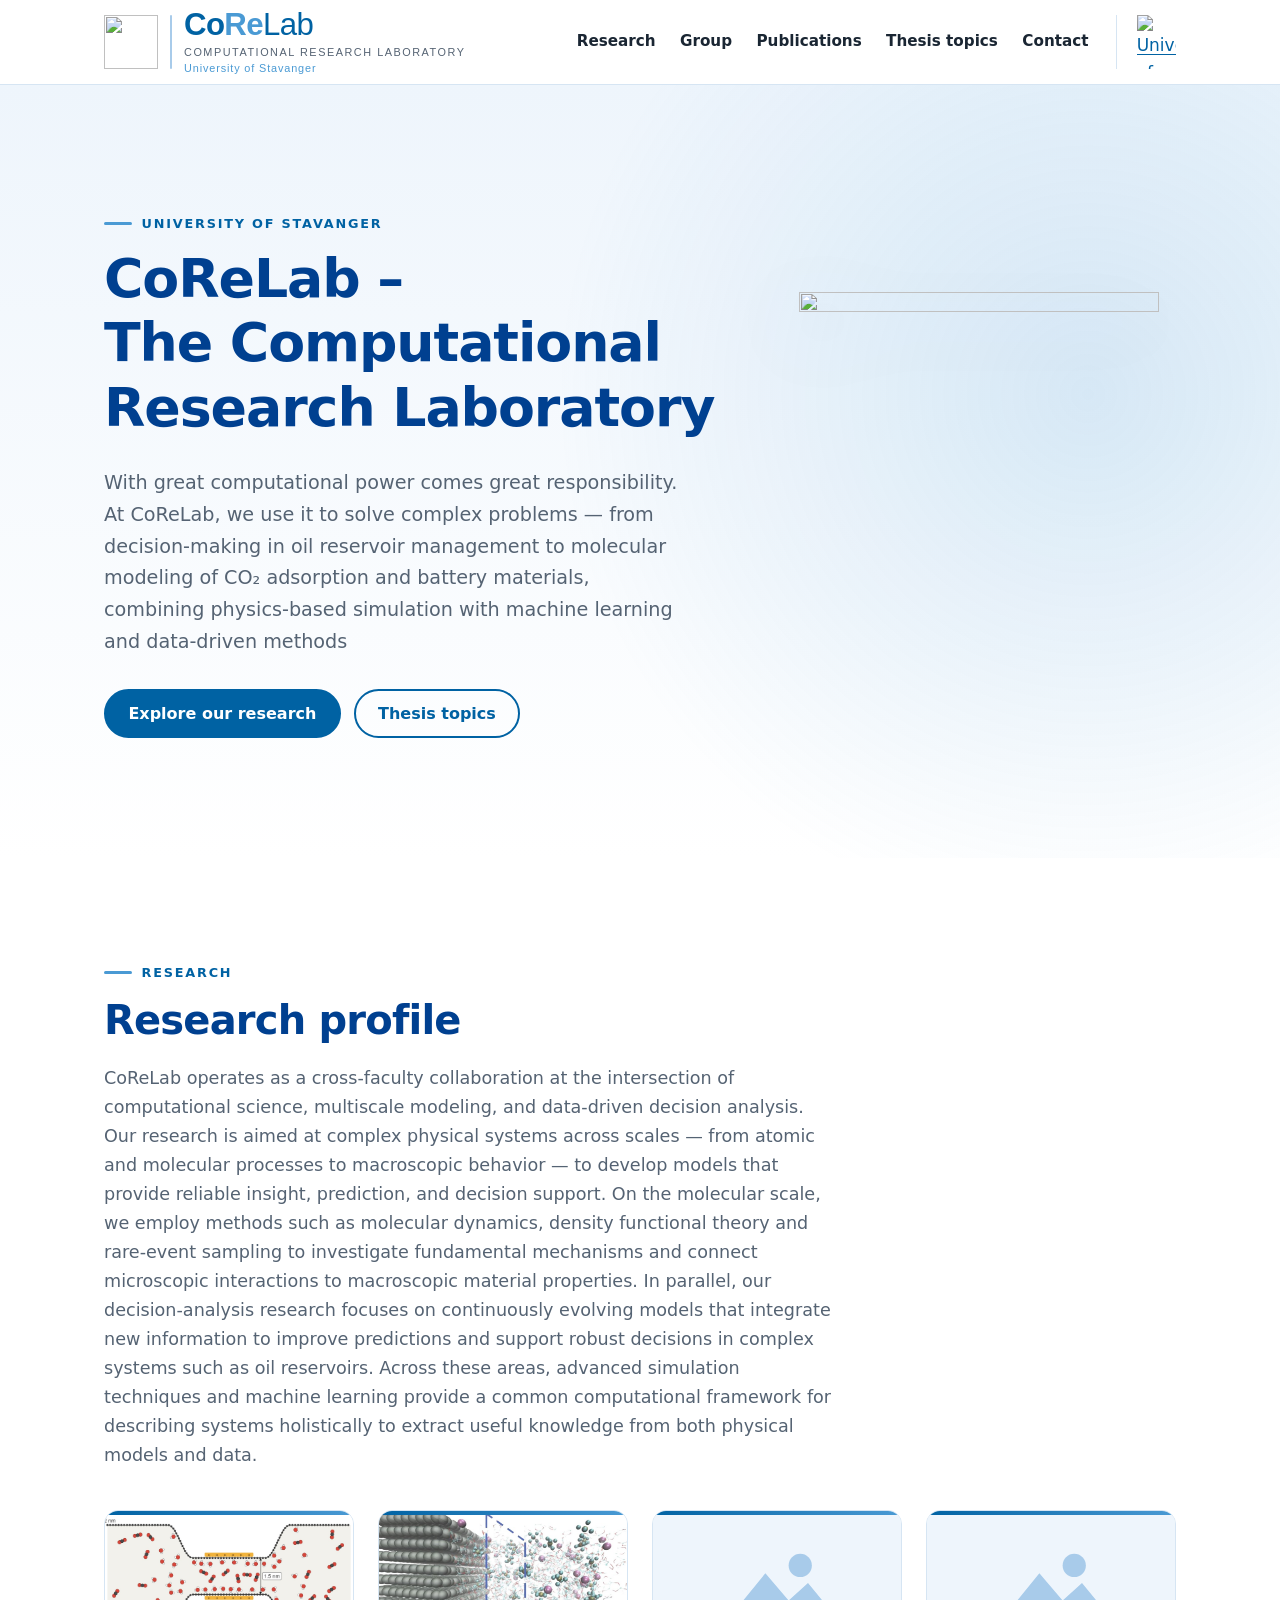
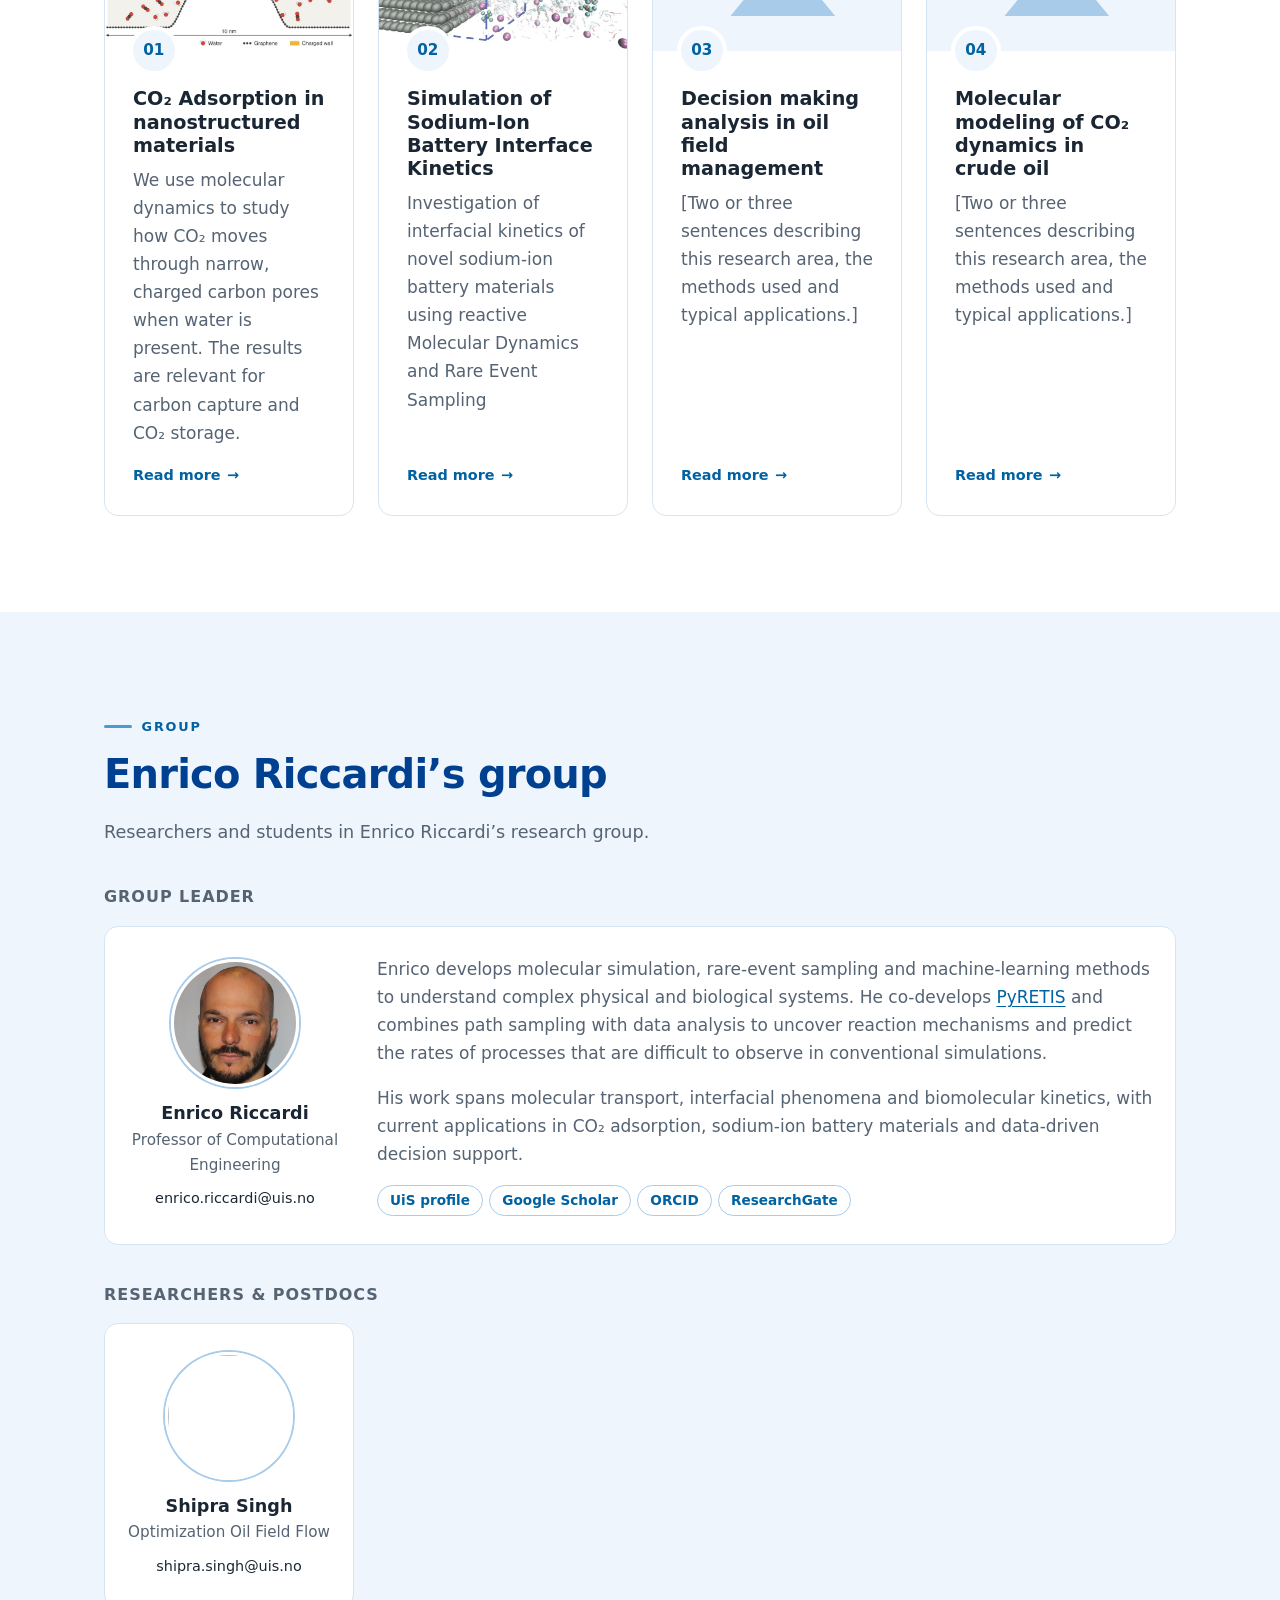
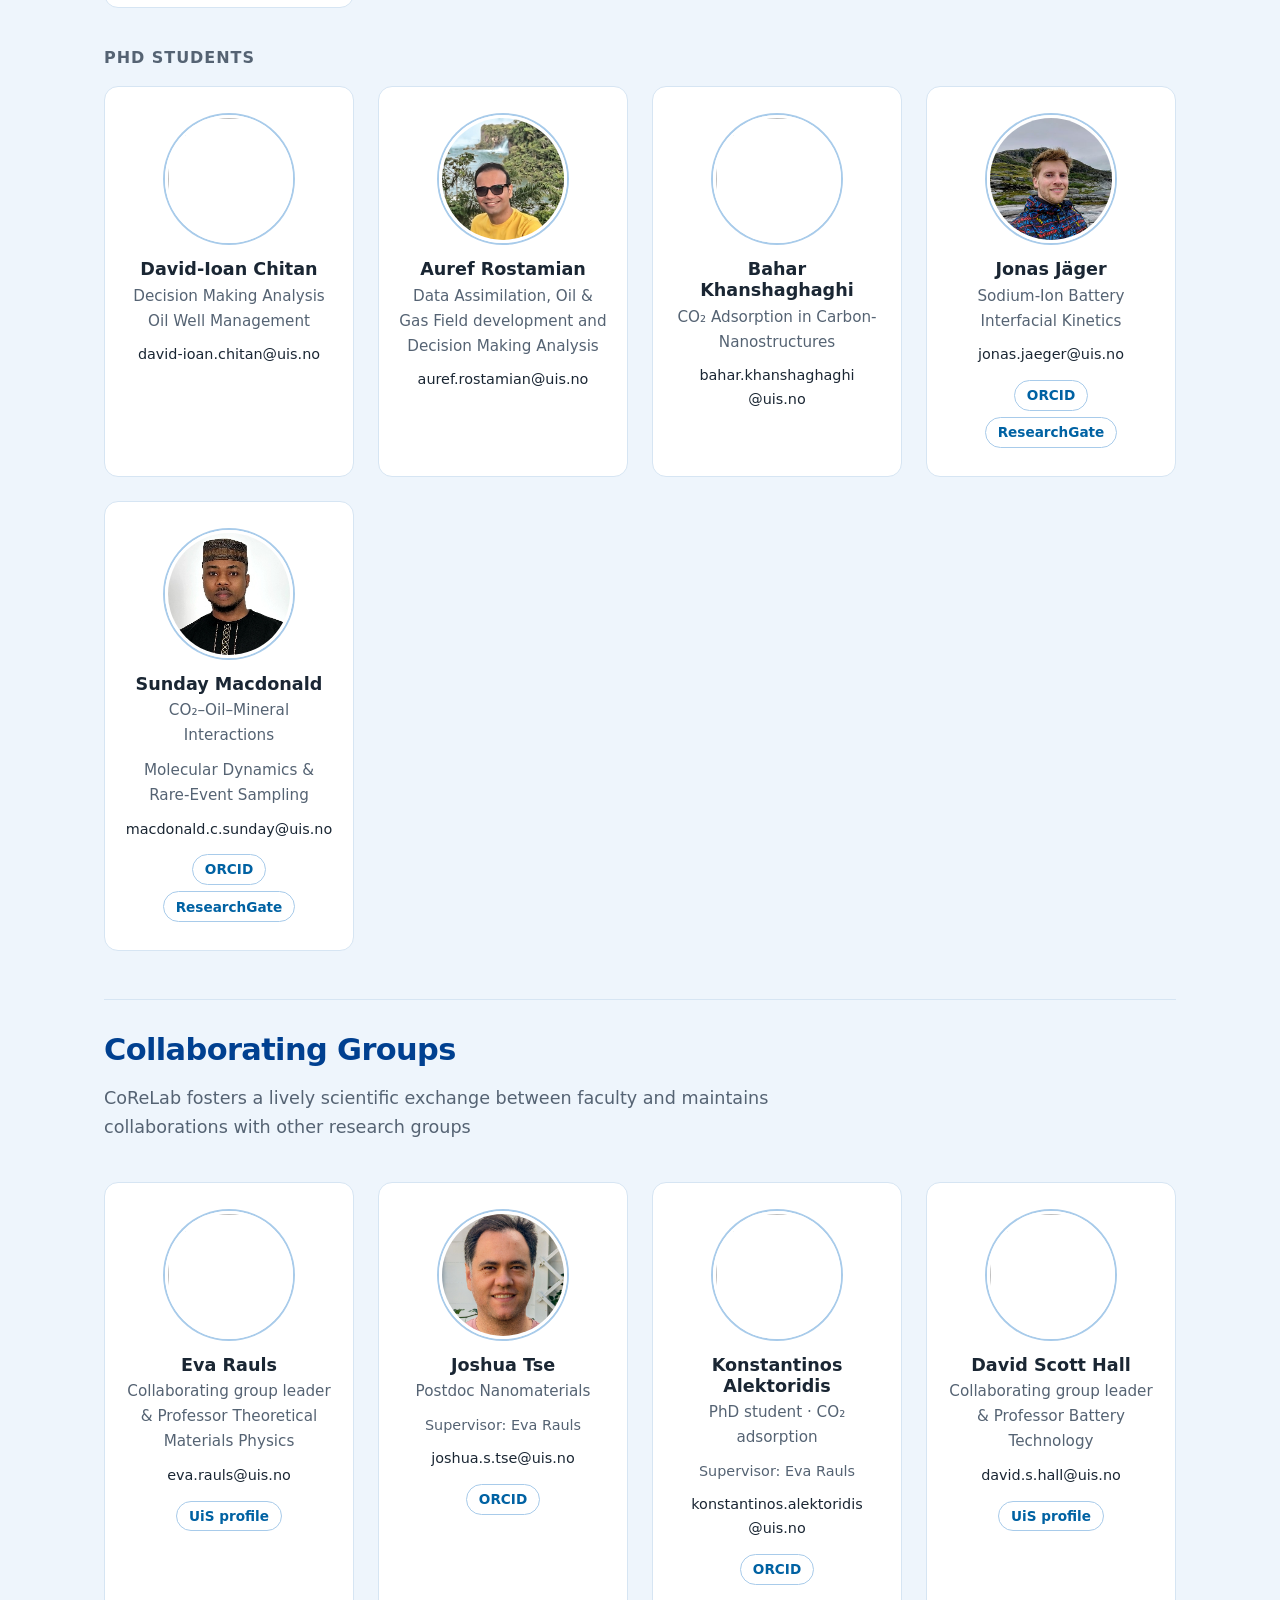
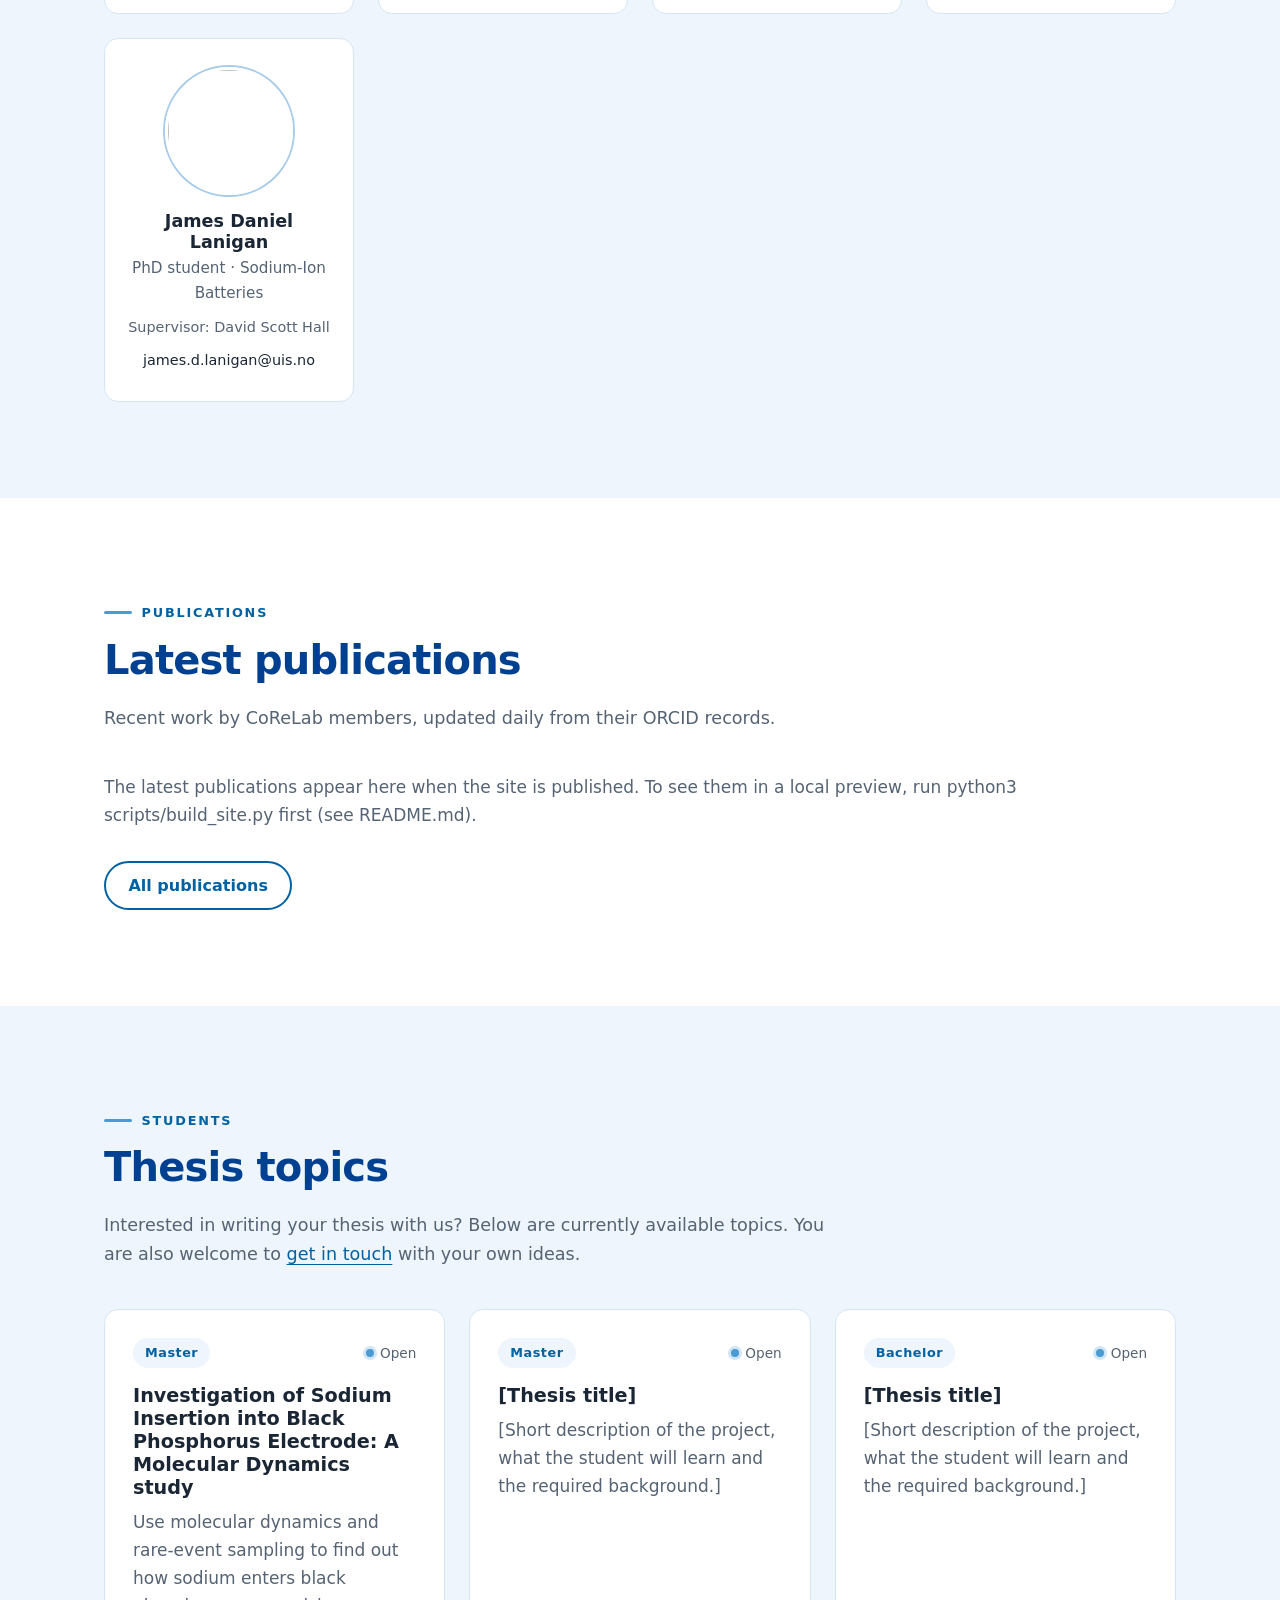
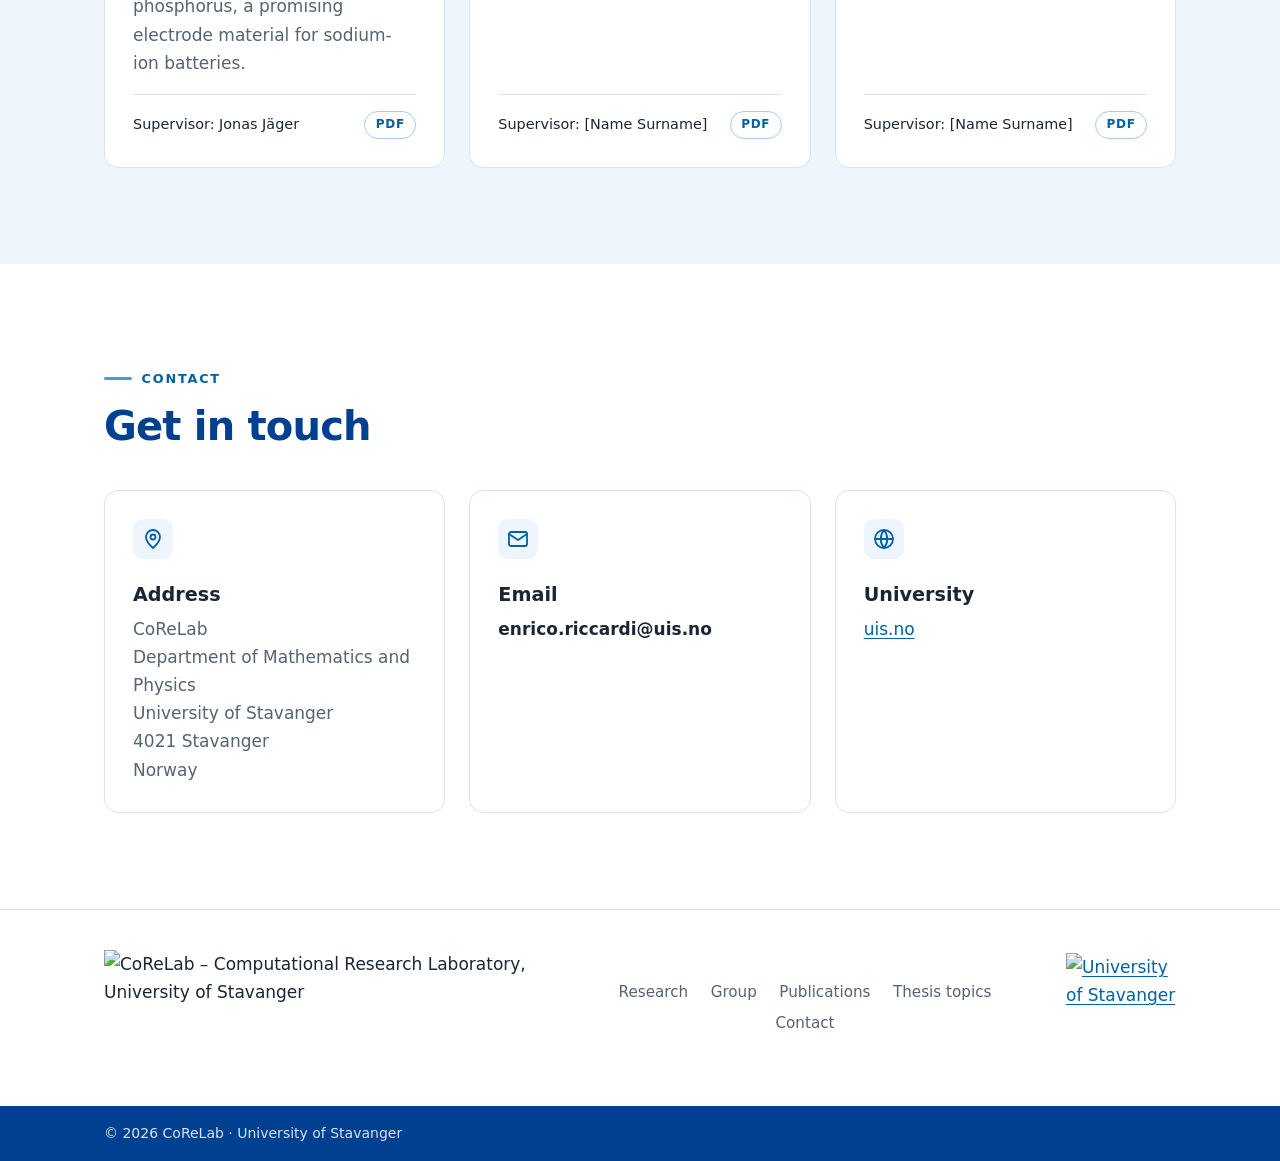
==== index.html @ d154c514 "Merge pull request #25 from CoReLab-UiS/add-co2-research-page Fills in the CO₂ research topic page (" ====
<!doctype html>
<html lang="en">
<head>
  <meta charset="utf-8">
  <meta name="viewport" content="width=device-width, initial-scale=1">
  <title>CoReLab – Computational Research Laboratory | University of Stavanger</title>
  <meta name="description" content="CoReLab is the Computational Research Laboratory at the University of Stavanger.">
  <link rel="icon" type="image/svg+xml" href="Logos/corelab_mark.svg">
  <link rel="stylesheet" href="assets/css/style.css">
  <script src="assets/js/main.js" defer></script>
</head>
<body>
  <a class="skip-link" href="#main">Skip to content</a>

  <!-- ===================== Header ===================== -->
  <header class="site-header">
    <div class="container header-inner">
      <a class="brand" href="#top" aria-label="CoReLab – back to top">
        <img class="brand-mark" src="Logos/corelab_mark.svg" alt="" width="54" height="54">
        <span class="brand-divider" aria-hidden="true"></span>
        <span class="brand-text">
          <span class="wordmark">Co<span class="wm-re">Re</span><span class="wm-lab">Lab</span></span>
          <span class="brand-tagline">Computational Research Laboratory</span>
          <span class="brand-uni">University of Stavanger</span>
        </span>
      </a>

      <button class="nav-toggle" type="button" aria-expanded="false" aria-controls="site-nav" aria-label="Open menu">
        <span class="nav-toggle-bar"></span>
      </button>

      <nav id="site-nav" class="site-nav" aria-label="Main">
        <ul>
          <li><a href="#research">Research</a></li>
          <li><a href="#group">Group</a></li>
          <li><a href="#publications">Publications</a></li>
          <li><a href="#theses">Thesis topics</a></li>
          <!-- <li><a href="#news">News</a></li> -->
          <li><a href="#contact">Contact</a></li>
        </ul>
      </nav>

      <a class="header-uis" href="https://www.uis.no" rel="noopener">
        <img src="Images/UiS_Logo_mark.png" alt="University of Stavanger" width="293" height="402">
      </a>
    </div>
  </header>

  <main id="main">

    <!-- ===================== Hero ===================== -->
    <section class="hero" id="top">
      <div class="container hero-inner">
        <div class="hero-text">
          <p class="eyebrow">University of Stavanger</p>
          <h1><span>CoReLab –</span> <span>The Computational</span> <span>Research Laboratory</span></h1>
          <p class="lead">With great computational power comes great responsibility. At CoReLab, we use it to solve complex problems — from decision-making in oil reservoir management to 
            molecular modeling of CO₂ adsorption and battery materials, combining physics-based simulation with machine learning and data-driven methods</p>
          <div class="hero-actions">
            <a class="btn btn-primary" href="#research">Explore our research</a>
            <a class="btn btn-ghost" href="#theses">Thesis topics</a>
          </div>
        </div>
        <div class="hero-visual" aria-hidden="true">
          <img src="Logos/corelab_mark.svg" alt="" width="360" height="360">
        </div>
      </div>
    </section>

    <!-- ===================== Research ===================== -->
    <section class="section" id="research">
      <div class="container">
        <header class="section-head">
          <p class="eyebrow">Research</p>
          <h2>Research profile</h2>
          <p class="section-intro">CoReLab operates as a cross-faculty collaboration at the intersection of computational science, multiscale modeling, and data-driven decision analysis. Our research is aimed at complex physical
            systems across scales — from atomic and molecular processes to macroscopic behavior — to develop models that provide reliable insight, prediction, and decision support. On the molecular scale,
            we employ methods such as molecular dynamics, density functional theory and rare-event sampling to investigate fundamental mechanisms and connect microscopic interactions to macroscopic 
            material properties. In parallel, our decision-analysis research focuses on continuously evolving models that integrate new information to improve predictions and support robust decisions in
            complex systems such as oil reservoirs. Across these areas, advanced simulation techniques and machine learning provide a common computational framework for describing systems holistically
            to extract useful knowledge from both physical models and data.</p>
        </header>

        <!-- Each card links to its page in research/ (copy research/topic-template.html).
             Thumbnails are 16:9 images in Images/research/. -->
        <div class="card-grid">
          <article class="card topic">
            <img class="topic-thumb" src="Images/research/co2-nanopore-slit.jpg" alt="" width="640" height="360">
            <span class="topic-num">01</span>
            <h3><a class="card-link" href="research/co2-adsorption.html">CO₂ Adsorption in nanostructured materials</a></h3>
            <p>We use molecular dynamics to study how CO₂ moves through narrow, charged carbon pores when water is present. The results are relevant for carbon capture and CO₂ storage.</p>
            <span class="card-more" aria-hidden="true">Read more</span>
          </article>
          <article class="card topic">
            <img class="topic-thumb" src="Images/research/EEI.jpg" alt="" width="640" height="360">
            <span class="topic-num">02</span>
            <h3><a class="card-link" href="research/battery-materials.html">Simulation of Sodium-Ion Battery Interface Kinetics</a></h3>
            <p>Investigation of interfacial kinetics of novel sodium-ion battery materials using reactive Molecular Dynamics and Rare Event Sampling</p>
            <span class="card-more" aria-hidden="true">Read more</span>
          </article>
          <article class="card topic">
            <img class="topic-thumb" src="Images/research/placeholder.svg" alt="" width="640" height="360">
            <span class="topic-num">03</span>
            <h3><a class="card-link" href="research/oil-field-decisions.html">Decision making analysis in oil field management</a></h3>
            <p>[Two or three sentences describing this research area, the methods used and typical applications.]</p>
            <span class="card-more" aria-hidden="true">Read more</span>
          </article>
          <article class="card topic">
            <img class="topic-thumb" src="Images/research/placeholder.svg" alt="" width="640" height="360">
            <span class="topic-num">04</span>
            <h3><a class="card-link" href="research/co2-in-crude-oil.html">Molecular modeling of CO₂ dynamics in crude oil</a></h3>
            <p>[Two or three sentences describing this research area, the methods used and typical applications.]</p>
            <span class="card-more" aria-hidden="true">Read more</span>
          </article>
        </div>
      </div>
    </section>

    <!-- ===================== Group ===================== -->
    <section class="section section-tint" id="group">
      <div class="container">
        <header class="section-head">
          <p class="eyebrow">Group</p>
          <h2>Enrico Riccardi’s group</h2>
          <p class="section-intro">Researchers and students in Enrico Riccardi’s research group.</p>
        </header>

        <!-- To add a photo: put it in Images/members/ and point the img src at it. -->
        <h3 class="subhead">Group leader</h3>
        <div class="member-grid">
          <article class="member member-leader">
            <div>
              <!-- Portrait from https://www.uis.no/sites/default/files/2023-04/enrico_riccardi.jpeg -->
              <img class="avatar" src="Images/members/enrico-riccardi.jpg" alt="Enrico Riccardi" width="128" height="128">
              <h4>Enrico Riccardi</h4>
              <p class="role">Professor of Computational Engineering</p>
              <p class="member-email">enrico.riccardi<wbr>@uis.no</p>
            </div>
            <div class="member-bio">
              <!-- Research summary sources: https://www.uis.no/nb/profile/enrico-riccardi
                   https://doi.org/10.1002/jcc.27319 (PyRETIS 3)
                   https://doi.org/10.1021/acs.jctc.1c00458 (Chemistrees)
                   https://doi.org/10.1016/j.bpj.2025.04.020 (biomolecular kinetics) -->
              <p>Enrico develops molecular simulation, rare-event sampling and machine-learning methods to understand complex physical and biological systems. He co-develops <a href="https://www.pyretis.org/">PyRETIS</a> and combines path sampling with data analysis to uncover reaction mechanisms and predict the rates of processes that are difficult to observe in conventional simulations.</p>
              <p>His work spans molecular transport, interfacial phenomena and biomolecular kinetics, with current applications in CO₂ adsorption, sodium-ion battery materials and data-driven decision support.</p>
              <div class="profile-links">
                <a href="https://www.uis.no/nb/profile/enrico-riccardi">UiS profile</a>
                <a href="https://scholar.google.com/citations?user=_jjX8OcAAAAJ&amp;hl=en">Google Scholar</a>
                <a href="https://orcid.org/0000-0003-1890-7113">ORCID</a>
                <a href="https://www.researchgate.net/profile/Enrico-Riccardi">ResearchGate</a>
              </div>
            </div>
          </article>
        </div>

        <h3 class="subhead">Researchers &amp; postdocs</h3>
        <div class="member-grid">
          <article class="member">
            <img class="avatar" src="Images/members/placeholder.svg" alt="" width="128" height="128">
            <h4>Shipra Singh</h4>
            <p class="role">Optimization Oil Field Flow</p>
            <p class="member-email">shipra.singh<wbr>@uis.no</p>
          </article>
        </div>

        <h3 class="subhead">PhD students</h3>
        <div class="member-grid">
          <article class="member">
            <img class="avatar" src="Images/members/placeholder.svg" alt="" width="128" height="128">
            <h4>David-Ioan Chitan</h4>
            <p class="role">Decision Making Analysis Oil Well Management</p>
            <p class="member-email">david-ioan.chitan<wbr>@uis.no</p>
          </article>
          <article class="member">
            <img class="avatar" src="Images/members/Auref Rostamian.jpg" alt="" width="128" height="128">
            <h4>Auref Rostamian</h4>
            <p class="role">Data Assimilation, Oil & Gas Field development and Decision Making Analysis</p>
            <p class="member-email">auref.rostamian<wbr>@uis.no</p>
          </article>
          <article class="member">
            <img class="avatar" src="Images/members/placeholder.svg" alt="" width="128" height="128">
            <h4>Bahar Khanshaghaghi</h4>
            <p class="role">CO₂ Adsorption in Carbon-Nanostructures</p>
            <p class="member-email">bahar.khanshaghaghi<wbr>@uis.no</p>
          </article>
          <article class="member">
            <img class="avatar" src="Images/members/IMG_Jonas.jpg" alt="" width="128" height="128">
            <h4>Jonas Jäger</h4>
            <p class="role">Sodium-Ion Battery Interfacial Kinetics</p>
            <p class="member-email">jonas.jaeger<wbr>@uis.no</p>
            <div class="profile-links">
              <a href="https://orcid.org/0009-0006-6457-6027">ORCID</a>
              <a href="https://www.researchgate.net/profile/Jonas-Jaeger-10">ResearchGate</a>
            </div>
          </article>
          <article class="member">
            <img class="avatar" src="Images/members/WhatsApp Image 2026-01-28 at 11.35.08 AM.jpeg" alt="" width="128" height="128">
            <h4>Sunday Macdonald</h4>
            <p class="role">CO₂–Oil–Mineral Interactions</p>
            <p class="role">Molecular Dynamics &amp; Rare-Event Sampling</p>
            <p class="member-email">macdonald.c.sunday<wbr>@uis.no</p>
            <div class="profile-links">
              <a href="https://orcid.org/0009-0002-4685-7352">ORCID</a>
              <a href="https://www.researchgate.net/profile/Macdonald-Sunday">ResearchGate</a>
            </div>
          </article>
        </div>

        <section class="collaborating-groups" aria-labelledby="collaborating-groups-heading">
          <header class="section-head">
            <h3 id="collaborating-groups-heading">Collaborating Groups</h3>
            <p class="section-intro">CoReLab fosters a lively scientific exchange between faculty and maintains collaborations with other research groups</p>
          </header>
          <div class="member-grid">
            <article class="member">
              <img class="avatar" src="Images/members/placeholder.svg" alt="" width="128" height="128">
              <h4>Eva Rauls</h4>
              <p class="role">Collaborating group leader & Professor Theoretical Materials Physics</p>
              <p class="member-email">eva.rauls<wbr>@uis.no</p>
              <div class="profile-links">
                <a href="https://www.uis.no/en/profile/eva-rauls">UiS profile</a>
              </div>
            </article>
            <article class="member">
              <img class="avatar" src="Images/members/Josh_photo.jpg" alt="" width="128" height="128">
              <h4>Joshua Tse</h4>
              <p class="role">Postdoc Nanomaterials</p>
              <p class="member-supervisor">Supervisor: Eva Rauls</p>
              <p class="member-email">joshua.s.tse<wbr>@uis.no</p>
              <div class="profile-links">
                <a href="https://orcid.org/0000-0002-1320-557X">ORCID</a>
              </div>
            </article>
            <article class="member">
              <img class="avatar" src="Images/members/placeholder.svg" alt="" width="128" height="128">
              <h4>Konstantinos Alektoridis</h4>
              <p class="role">PhD student · CO₂ adsorption</p>
              <p class="member-supervisor">Supervisor: Eva Rauls</p>
              <p class="member-email">konstantinos.alektoridis<wbr>@uis.no</p>
              <div class="profile-links">
                <a href="https://orcid.org/0009-0009-2684-1581">ORCID</a>
              </div>
            </article>
            <article class="member">
              <img class="avatar" src="Images/members/placeholder.svg" alt="" width="128" height="128">
              <h4>David Scott Hall</h4>
              <p class="role">Collaborating group leader & Professor Battery Technology</p>
              <p class="member-email">david.s.hall<wbr>@uis.no</p>
              <div class="profile-links">
                <a href="https://www.uis.no/en/profile/david-scott-hall">UiS profile</a>
              </div>
            </article>
            <article class="member">
              <img class="avatar" src="Images/members/placeholder.svg" alt="" width="128" height="128">
              <h4>James Daniel Lanigan</h4>
              <p class="role">PhD student · Sodium-Ion Batteries</p>
              <p class="member-supervisor">Supervisor: David Scott Hall</p>
              <p class="member-email">james.d.lanigan<wbr>@uis.no</p>
            </article>
          </div>
        </section>
      </div>
    </section>

    <!-- ===================== Publications ===================== -->
    <section class="section" id="publications">
      <div class="container">
        <header class="section-head">
          <p class="eyebrow">Publications</p>
          <h2>Latest publications</h2>
          <p class="section-intro">Recent work by CoReLab members, updated daily from their ORCID records.</p>
        </header>

        <!-- publications-latest:start. Filled in by scripts/build_site.py when the site is published.
             Don't edit by hand: add or remove publications in data/publications.toml instead. -->
        <p class="muted">The latest publications appear here when the site is published. To see them in a local preview, run python3 scripts/build_site.py first (see README.md).</p>
        <!-- publications-latest:end -->

        <p class="pub-more"><a class="btn btn-ghost" href="publications.html">All publications</a></p>
      </div>
    </section>

    <!-- ===================== Thesis topics ===================== -->
    <section class="section section-tint" id="theses">
      <div class="container">
        <header class="section-head">
          <p class="eyebrow">Students</p>
          <h2>Thesis topics</h2>
          <p class="section-intro">Interested in writing your thesis with us? Below are currently available topics. You are also welcome to <a href="#contact">get in touch</a> with your own ideas.</p>
        </header>

        <!-- Each card links to the topic's PDF in Documents/theses/.
             Make the PDF with the LaTeX template in Documents/theses/template/. -->
        <div class="card-grid">
          <article class="card thesis">
            <div class="thesis-meta">
              <span class="tag">Master</span>
              <span class="status">Open</span>
            </div>
            <h3><a class="card-link" href="Documents/theses/Sodium_Insertion_BP_MD_Study.pdf">Investigation of Sodium Insertion into Black Phosphorus Electrode: A Molecular Dynamics study<span class="visually-hidden"> (PDF)</span></a></h3>
            <p>Use molecular dynamics and rare-event sampling to find out how sodium enters black phosphorus, a promising electrode material for sodium-ion batteries.</p>
            <div class="thesis-foot">
              <p class="thesis-supervisor">Supervisor: Jonas Jäger</p>
              <span class="pdf-badge" aria-hidden="true">PDF</span>
            </div>
          </article>
          <article class="card thesis">
            <div class="thesis-meta">
              <span class="tag">Master</span>
              <span class="status">Open</span>
            </div>
            <h3><a class="card-link" href="Documents/theses/example-topic.pdf">[Thesis title]<span class="visually-hidden"> (PDF)</span></a></h3>
            <p>[Short description of the project, what the student will learn and the required background.]</p>
            <div class="thesis-foot">
              <p class="thesis-supervisor">Supervisor: [Name Surname]</p>
              <span class="pdf-badge" aria-hidden="true">PDF</span>
            </div>
          </article>
          <article class="card thesis">
            <div class="thesis-meta">
              <span class="tag">Bachelor</span>
              <span class="status">Open</span>
            </div>
            <h3><a class="card-link" href="Documents/theses/example-topic.pdf">[Thesis title]<span class="visually-hidden"> (PDF)</span></a></h3>
            <p>[Short description of the project, what the student will learn and the required background.]</p>
            <div class="thesis-foot">
              <p class="thesis-supervisor">Supervisor: [Name Surname]</p>
              <span class="pdf-badge" aria-hidden="true">PDF</span>
            </div>
          </article>
        </div>
      </div>
    </section>

    <!-- ===================== News (hidden) =====================
         To show the News section again:
         1. Delete this comment block and the "END of hidden News section" line below the section.
         2. Uncomment the News links in the header and footer menus, here and in research/*.html.
         3. Change the Contact section back to class="section section-tint" so the backgrounds alternate.
         List the news newest first.
    <section class="section" id="news">
      <div class="container">
        <header class="section-head">
          <p class="eyebrow">News</p>
          <h2>Latest news</h2>
        </header>

        <ol class="news-list">
          <li class="news-item">
            <time datetime="2026-10-02">2 October 2026</time>
            <h3>CoReLab website launched</h3>
            <p>The Computational Research Laboratory now has its own website. More content will follow soon.</p>
          </li>
          <li class="news-item">
            <time>[Date]</time>
            <h3>[News headline]</h3>
            <p>[One or two sentences, e.g. a new publication, a new group member, a conference talk or a grant.]</p>
          </li>
          <li class="news-item">
            <time>[Date]</time>
            <h3>[News headline]</h3>
            <p>[One or two sentences, e.g. a new publication, a new group member, a conference talk or a grant.]</p>
          </li>
        </ol>
      </div>
    </section>
    END of hidden News section -->

    <!-- ===================== Contact ===================== -->
    <section class="section" id="contact">
      <div class="container">
        <header class="section-head">
          <p class="eyebrow">Contact</p>
          <h2>Get in touch</h2>
        </header>

        <div class="contact-grid">
          <div class="card contact-card">
            <svg class="contact-icon" viewBox="0 0 24 24" aria-hidden="true"><path d="M12 21s-7-6.2-7-11a7 7 0 0 1 14 0c0 4.8-7 11-7 11z"/><circle cx="12" cy="10" r="2.5"/></svg>
            <h3>Address</h3>
            <address>
              CoReLab<br>
              Department of Mathematics and Physics<br>
              University of Stavanger<br>
              4021 Stavanger<br>
              Norway
            </address>
          </div>
          <div class="card contact-card">
            <svg class="contact-icon" viewBox="0 0 24 24" aria-hidden="true"><rect x="3" y="5" width="18" height="14" rx="2"/><path d="m3 7 9 6 9-6"/></svg>
            <h3>Email</h3>
            <p class="contact-email">enrico.riccardi@uis.no</p>
          </div>
          <div class="card contact-card">
            <svg class="contact-icon" viewBox="0 0 24 24" aria-hidden="true"><circle cx="12" cy="12" r="9"/><path d="M3 12h18M12 3a14 14 0 0 1 0 18M12 3a14 14 0 0 0 0 18"/></svg>
            <h3>University</h3>
            <p><a href="https://www.uis.no" rel="noopener">uis.no</a></p>
            <p class="muted"></p>
          </div>
        </div>
      </div>
    </section>

  </main>

  <!-- ===================== Footer ===================== -->
  <footer class="site-footer">
    <div class="container footer-inner">
      <img class="footer-logo" src="Logos/corelab_variant1_atom_cropped.svg" alt="CoReLab – Computational Research Laboratory, University of Stavanger" width="460" height="122">
      <nav class="footer-nav" aria-label="Footer">
        <a href="#research">Research</a>
        <a href="#group">Group</a>
        <a href="#publications">Publications</a>
        <a href="#theses">Thesis topics</a>
        <!-- <a href="#news">News</a> -->
        <a href="#contact">Contact</a>
      </nav>
      <a class="footer-uis" href="https://www.uis.no" rel="noopener">
        <img src="Images/UiS_Logo_2.png" alt="University of Stavanger" width="351" height="351">
      </a>
    </div>
    <div class="footer-bottom">
      <div class="container">
        <p>&copy; <span id="year">2026</span> CoReLab · University of Stavanger</p>
      </div>
    </div>
  </footer>
</body>
</html>
---- assets/css/style.css ----
/* =========================================================
   CoReLab – site styles
   Palette: white + two blues from the CoReLab logo,
   plus the UiS navy from the university logo.
   ========================================================= */

:root {
  --blue: #0062A3;        /* CoReLab deep blue (logo "Co", core) */
  --blue-sky: #4A9AD4;    /* CoReLab sky blue (logo "Re", orbits) – decorative only, too light for text */
  --blue-light: #A8CBEA;  /* CoReLab light blue (logo rings) */
  --navy: #004090;        /* UiS blue (university logo) */
  --tint: #EEF5FC;        /* light section background */
  --white: #FFFFFF;

  --text: #1A2633;
  --text-muted: #556373;
  --border: #D6E5F3;

  --font: system-ui, -apple-system, "Segoe UI", Roboto, "Helvetica Neue", Arial, sans-serif;
  --font-brand: Arial, Helvetica, sans-serif; /* matches the logo wordmark */

  --container: 1120px;
  --header-h: 84px;
  --radius: 14px;
  --shadow: 0 1px 2px rgba(0, 48, 95, .06), 0 10px 28px rgba(0, 48, 95, .08);
}

/* ---------- Base ---------- */

*, *::before, *::after { box-sizing: border-box; }

html {
  scroll-behavior: smooth;
  scroll-padding-top: var(--header-h);
  -webkit-text-size-adjust: 100%;
}

body {
  margin: 0;
  font-family: var(--font);
  font-size: 1.0625rem;
  line-height: 1.65;
  color: var(--text);
  background: var(--white);
}

img { max-width: 100%; height: auto; display: block; }

h1, h2, h3, h4 { line-height: 1.2; margin: 0 0 .5em; }
h1, h2 { color: var(--navy); letter-spacing: -.02em; }
p { margin: 0 0 1em; }

a { color: var(--blue); text-underline-offset: .2em; }
a:hover { color: var(--navy); }

:focus-visible { outline: 3px solid var(--blue-sky); outline-offset: 2px; border-radius: 4px; }

.container {
  width: 100%;
  max-width: var(--container);
  margin-inline: auto;
  padding-inline: 24px;
}

.muted { color: var(--text-muted); }

.visually-hidden {
  position: absolute !important;
  width: 1px;
  height: 1px;
  margin: -1px;
  padding: 0;
  overflow: hidden;
  clip: rect(0 0 0 0);
  white-space: nowrap;
  border: 0;
}

.skip-link {
  position: absolute;
  left: 16px;
  top: -100px;
  z-index: 100;
  padding: .5rem 1rem;
  background: var(--blue);
  color: var(--white);
  border-radius: 8px;
}
.skip-link:focus { top: 12px; color: var(--white); }

/* ---------- Header ---------- */

.site-header {
  position: sticky;
  top: 0;
  z-index: 50;
  background: rgba(255, 255, 255, .9);
  backdrop-filter: saturate(160%) blur(10px);
  -webkit-backdrop-filter: saturate(160%) blur(10px);
  border-bottom: 1px solid var(--border);
}

.header-inner {
  display: flex;
  align-items: center;
  justify-content: space-between;
  height: var(--header-h);
}

.brand {
  display: flex;
  align-items: center;
  gap: 12px;
  text-decoration: none;
}

.brand-mark { width: 54px; height: 54px; }

.brand-divider {
  width: 2px;
  height: 54px;
  border-radius: 1px;
  background: var(--blue-light);
}

.brand-text { display: flex; flex-direction: column; }

.wordmark {
  font-family: var(--font-brand);
  font-size: 1.95rem;
  font-weight: 700;
  line-height: 1;
  letter-spacing: -.02em;
  color: var(--blue);
}
.wm-re { color: var(--blue-sky); }
.wm-lab { font-weight: 300; }

.brand-tagline {
  margin-top: 5px;
  font-family: var(--font-brand);
  font-size: .68rem;
  line-height: 1.3;
  letter-spacing: .14em;
  text-transform: uppercase;
  color: var(--text-muted);
}

.brand-uni {
  margin-top: 2px;
  font-family: var(--font-brand);
  font-size: .68rem;
  line-height: 1.3;
  letter-spacing: .08em;
  color: var(--blue-sky);
}

.site-nav { margin-left: auto; }

.site-nav ul {
  display: flex;
  gap: 2px;
  margin: 0;
  padding: 0;
  list-style: none;
}

.site-nav a {
  position: relative;
  display: block;
  padding: .5rem .7rem;
  font-size: .95rem;
  font-weight: 700;
  color: var(--text);
  text-decoration: none;
  border-radius: 8px;
  transition: color .2s, background-color .2s;
}
.site-nav a:hover { color: var(--blue); background: var(--tint); }
.site-nav a.is-active { color: var(--blue); }
.site-nav a.is-active::after {
  content: "";
  position: absolute;
  left: .7rem;
  right: .7rem;
  bottom: .2rem;
  height: 2px;
  border-radius: 2px;
  background: var(--blue-sky);
}

.nav-toggle {
  display: none;
  width: 44px;
  height: 44px;
  padding: 0;
  border: 0;
  border-radius: 8px;
  background: transparent;
  cursor: pointer;
}
.nav-toggle:hover { background: var(--tint); }

.nav-toggle-bar,
.nav-toggle-bar::before,
.nav-toggle-bar::after {
  display: block;
  width: 22px;
  height: 2px;
  margin-inline: auto;
  border-radius: 2px;
  background: var(--navy);
  transition: transform .25s, background-color .25s;
}
.nav-toggle-bar { position: relative; }
.nav-toggle-bar::before,
.nav-toggle-bar::after { content: ""; position: absolute; left: 0; }
.nav-toggle-bar::before { top: -7px; }
.nav-toggle-bar::after { top: 7px; }

.nav-toggle[aria-expanded="true"] .nav-toggle-bar { background: transparent; }
.nav-toggle[aria-expanded="true"] .nav-toggle-bar::before { transform: translateY(7px) rotate(45deg); }
.nav-toggle[aria-expanded="true"] .nav-toggle-bar::after { transform: translateY(-7px) rotate(-45deg); }

.header-uis {
  display: flex;
  align-items: center;
  margin-left: 1rem;
  padding-left: 1.25rem;
  border-left: 1px solid var(--border);
}
.header-uis img {
  width: auto;
  height: 54px;
  mix-blend-mode: multiply; /* the PNG has a white background */
}

/* ---------- Buttons ---------- */

.btn {
  display: inline-block;
  padding: .8rem 1.4rem;
  font-weight: 600;
  font-size: 1rem;
  line-height: 1.2;
  text-decoration: none;
  border-radius: 999px;
  border: 2px solid var(--blue);
  transition: background-color .2s, color .2s, border-color .2s, transform .2s;
}
.btn:hover { transform: translateY(-1px); }

.btn-primary { background: var(--blue); color: var(--white); }
.btn-primary:hover { background: var(--navy); border-color: var(--navy); color: var(--white); }

.btn-ghost { background: transparent; color: var(--blue); }
.btn-ghost:hover { background: var(--white); color: var(--navy); border-color: var(--navy); }

/* ---------- Hero ---------- */

.hero {
  position: relative;
  overflow: hidden;
  padding: clamp(4rem, 10vw, 7.5rem) 0;
  background:
    radial-gradient(circle at 85% 40%, rgba(74, 154, 212, .18), transparent 45%),
    linear-gradient(180deg, var(--tint) 0%, var(--white) 100%);
}

.hero-inner {
  display: grid;
  grid-template-columns: 1.6fr 1fr;
  align-items: center;
  gap: 3rem;
}

.hero h1 {
  font-size: clamp(1.75rem, 4.2vw, 3.4rem);
  font-weight: 750;
}
/* One line per span: "CoReLab –" / "The Computational" / "Research Laboratory" */
.hero h1 span { display: block; }

.lead {
  font-size: 1.2rem;
  color: var(--text-muted);
  max-width: 36rem;
}

.hero-actions {
  display: flex;
  flex-wrap: wrap;
  gap: .8rem;
  margin-top: 2rem;
}

.hero-visual {
  display: flex;
  justify-content: center;
}
.hero-visual img {
  width: min(360px, 100%);
  filter: drop-shadow(0 20px 40px rgba(0, 64, 144, .18));
  animation: orbit 90s linear infinite;
}

@keyframes orbit { to { transform: rotate(360deg); } }

/* ---------- Sections ---------- */

.section { padding: clamp(4rem, 8vw, 6rem) 0; }
.section-tint { background: var(--tint); }

.section-head { max-width: 46rem; margin-bottom: 2.5rem; }
.section-head h2 { font-size: clamp(1.9rem, 3.5vw, 2.5rem); }
.section-head h3 { font-size: clamp(1.5rem, 2.5vw, 1.9rem); color: var(--navy); letter-spacing: -.02em; }
.section-intro { color: var(--text-muted); font-size: 1.1rem; }

.eyebrow {
  display: inline-flex;
  align-items: center;
  gap: .6rem;
  margin-bottom: .8rem;
  font-size: .8rem;
  font-weight: 700;
  letter-spacing: .14em;
  text-transform: uppercase;
  color: var(--blue);
}
.eyebrow::before {
  content: "";
  width: 28px;
  height: 3px;
  border-radius: 3px;
  background: var(--blue-sky);
}

.subhead {
  margin: 2.5rem 0 1.2rem;
  font-size: 1rem;
  font-weight: 700;
  letter-spacing: .06em;
  text-transform: uppercase;
  color: var(--text-muted);
}
.subhead:first-of-type { margin-top: 0; }

/* ---------- Cards ---------- */

.card-grid {
  display: grid;
  grid-template-columns: repeat(auto-fit, minmax(240px, 1fr));
  gap: 1.5rem;
}

.card {
  position: relative;
  padding: 1.75rem;
  background: var(--white);
  border: 1px solid var(--border);
  border-radius: var(--radius);
  transition: transform .2s, box-shadow .2s, border-color .2s;
}
.card:hover {
  transform: translateY(-3px);
  box-shadow: var(--shadow);
  border-color: var(--blue-light);
}
.card h3 { font-size: 1.2rem; color: var(--text); }
.card p:last-child { margin-bottom: 0; }

/* Linked cards: the title link stretches over the whole card */
.topic, .thesis { display: flex; flex-direction: column; }

.card-link { color: inherit; text-decoration: none; }
.card-link::after {
  content: "";
  position: absolute;
  inset: 0;
  z-index: 1;
  border-radius: var(--radius);
}
.card:hover .card-link { color: var(--blue); }
.card-link:focus-visible { outline: none; }
.card-link:focus-visible::after { outline: 3px solid var(--blue-sky); outline-offset: -3px; }

.card-more {
  display: inline-flex;
  align-items: center;
  gap: .4rem;
  align-self: flex-start;
  margin-top: auto;
  font-size: .9rem;
  font-weight: 700;
  color: var(--blue);
}
.card-more::after { content: "→"; transition: transform .2s; }
.card:hover .card-more::after { transform: translateX(3px); }

/* Research topics */
.topic { overflow: hidden; }
.topic::before {
  content: "";
  position: absolute;
  inset: 0 0 auto 0;
  height: 4px;
  background: linear-gradient(90deg, var(--blue), var(--blue-sky));
}
.topic-thumb {
  width: calc(100% + 3.5rem);
  max-width: none;
  margin: -1.75rem -1.75rem 0;
  aspect-ratio: 16 / 9;
  object-fit: cover;
  background: var(--tint);
}
.topic-num {
  display: inline-grid;
  align-self: flex-start;
  place-items: center;
  width: 2.6rem;
  height: 2.6rem;
  margin-bottom: 1rem;
  font-weight: 700;
  font-size: .95rem;
  color: var(--blue);
  background: var(--tint);
  border-radius: 50%;
}
.topic-thumb + .topic-num {
  position: relative;
  margin-top: -1.3rem;
  box-shadow: 0 0 0 4px var(--white);
}
.topic p { color: var(--text-muted); }

/* ---------- Group ---------- */

.member-grid {
  display: grid;
  grid-template-columns: repeat(auto-fill, minmax(210px, 1fr));
  gap: 1.5rem;
}

.member {
  padding: 1.75rem 1.25rem;
  text-align: center;
  background: var(--white);
  border: 1px solid var(--border);
  border-radius: var(--radius);
  transition: transform .2s, box-shadow .2s;
}
.member:hover { transform: translateY(-3px); box-shadow: var(--shadow); }

.avatar {
  width: 128px;
  height: 128px;
  margin: 0 auto 1rem;
  object-fit: cover;
  border-radius: 50%;
  border: 3px solid var(--white);
  box-shadow: 0 0 0 2px var(--blue-light);
}

.member h4 { font-size: 1.1rem; margin-bottom: .2rem; }
.role { color: var(--text-muted); font-size: .95rem; margin-bottom: .6rem; }
.member-email {
  margin: 0;
  font-size: .9rem;
  user-select: all; /* plain text: one click selects the whole address for copying */
  -webkit-user-select: all;
  word-break: break-word;
}

.member-leader {
  grid-column: 1 / -1;
  display: grid;
  grid-template-columns: 220px minmax(0, 1fr);
  align-items: center;
  gap: 2rem;
}

.member-bio { text-align: left; }
.member-bio p { color: var(--text-muted); }

.collaborating-groups {
  margin-top: 3rem;
  padding-top: 2rem;
  border-top: 1px solid var(--border);
}

.member-supervisor { color: var(--text-muted); font-size: .9rem; margin-bottom: .6rem; }
.member > .profile-links { justify-content: center; margin-top: .8rem; }

@media (max-width: 640px) {
  .member-leader { grid-template-columns: 1fr; gap: 1.5rem; }
}

/* ---------- Publications ---------- */

.pub-year {
  display: flex;
  align-items: center;
  gap: 1rem;
  margin: 2.5rem 0 .5rem;
  font-size: 1.1rem;
  color: var(--blue);
}
.pub-year:first-of-type { margin-top: 0; }
.pub-year::after {
  content: "";
  flex: 1;
  height: 1px;
  background: var(--border);
}

.pub-list { list-style: none; margin: 0; padding: 0; }

.pub {
  display: grid;
  grid-template-columns: 1fr auto;
  column-gap: 1.5rem;
  padding: 1.1rem 0;
  border-bottom: 1px solid var(--border);
}
.pub:last-child { border-bottom: 0; }
.pub p { margin: 0; grid-column: 1; }
.pub-title { font-weight: 600; font-size: 1.05rem; }
.pub-authors, .pub-venue { color: var(--text-muted); font-size: .95rem; }

.pub-link {
  grid-column: 2;
  grid-row: 1 / span 3;
  align-self: center;
  padding: .35rem .9rem;
  font-size: .85rem;
  font-weight: 600;
  text-decoration: none;
  border: 1px solid var(--blue-light);
  border-radius: 999px;
}
.pub-link:hover { background: var(--tint); border-color: var(--blue); }

.pub-authors strong { font-weight: 700; color: var(--text); } /* group members */
.pub-more { margin: 2rem 0 0; }
.pub-updated { margin: 2.5rem 0 0; font-size: .875rem; color: var(--text-muted); }

.profile-list {
  display: grid;
  grid-template-columns: repeat(auto-fill, minmax(240px, 1fr));
  gap: 1rem;
  margin: 0;
  padding: 0;
  list-style: none;
}
.profile {
  padding: 1.1rem 1.25rem;
  background: var(--white);
  border: 1px solid var(--border);
  border-radius: var(--radius);
}
.profile-name { display: block; margin-bottom: .6rem; font-weight: 700; }
.profile-links { display: flex; flex-wrap: wrap; gap: .4rem; }
.profile-links a {
  padding: .2rem .75rem;
  font-size: .85rem;
  font-weight: 600;
  text-decoration: none;
  border: 1px solid var(--blue-light);
  border-radius: 999px;
}
.profile-links a:hover { background: var(--tint); border-color: var(--blue); }

/* ---------- Thesis topics ---------- */

.thesis-meta {
  display: flex;
  align-items: center;
  justify-content: space-between;
  margin-bottom: 1rem;
}

.tag {
  padding: .25rem .75rem;
  font-size: .8rem;
  font-weight: 700;
  letter-spacing: .04em;
  color: var(--blue);
  background: var(--tint);
  border-radius: 999px;
}

.status {
  display: inline-flex;
  align-items: center;
  gap: .4rem;
  font-size: .85rem;
  color: var(--text-muted);
}
.status::before {
  content: "";
  width: 8px;
  height: 8px;
  border-radius: 50%;
  background: var(--blue-sky);
  box-shadow: 0 0 0 3px rgba(74, 154, 212, .25);
}

.thesis p { color: var(--text-muted); }
.thesis-foot {
  display: flex;
  align-items: center;
  justify-content: space-between;
  gap: 1rem;
  margin-top: auto;
  padding-top: 1rem;
  border-top: 1px solid var(--border);
}
.thesis .thesis-supervisor {
  margin: 0;
  font-size: .9rem;
  color: var(--text);
}

.pdf-badge {
  flex-shrink: 0;
  padding: .2rem .65rem;
  font-size: .75rem;
  font-weight: 700;
  letter-spacing: .06em;
  color: var(--blue);
  border: 1px solid var(--blue-light);
  border-radius: 999px;
  transition: background-color .2s, border-color .2s;
}
.card:hover .pdf-badge { background: var(--tint); border-color: var(--blue); }

/* ---------- News ---------- */

.news-list {
  list-style: none;
  margin: 0;
  padding: 0 0 0 1.75rem;
  border-left: 2px solid var(--blue-light);
  max-width: 46rem;
}

.news-item { position: relative; padding-bottom: 2rem; }
.news-item:last-child { padding-bottom: 0; }
.news-item::before {
  content: "";
  position: absolute;
  left: calc(-1.75rem - 7px);
  top: .35rem;
  width: 12px;
  height: 12px;
  border-radius: 50%;
  background: var(--white);
  border: 3px solid var(--blue);
}

.news-item time {
  display: block;
  margin-bottom: .2rem;
  font-size: .85rem;
  font-weight: 700;
  letter-spacing: .04em;
  color: var(--blue);
}
.news-item h3 { font-size: 1.15rem; margin-bottom: .3rem; }
.news-item p { color: var(--text-muted); margin: 0; }

/* ---------- Contact ---------- */

.contact-grid {
  display: grid;
  grid-template-columns: repeat(auto-fit, minmax(240px, 1fr));
  gap: 1.5rem;
}

.contact-icon {
  width: 40px;
  height: 40px;
  padding: 8px;
  margin-bottom: 1rem;
  fill: none;
  stroke: var(--blue);
  stroke-width: 1.8;
  stroke-linecap: round;
  stroke-linejoin: round;
  background: var(--tint);
  border-radius: 10px;
}

address { font-style: normal; color: var(--text-muted); }

.contact-email {
  font-weight: 600;
  color: var(--text);
  user-select: all;
  -webkit-user-select: all;
  word-break: break-word;
}

/* ---------- Research topic pages ---------- */

.page-hero {
  padding: clamp(2.5rem, 6vw, 4rem) 0 clamp(2rem, 5vw, 3rem);
  background:
    radial-gradient(circle at 85% 30%, rgba(74, 154, 212, .14), transparent 45%),
    linear-gradient(180deg, var(--tint) 0%, var(--white) 100%);
}
.page-hero h1 { font-size: clamp(1.9rem, 4vw, 2.8rem); max-width: 46rem; }
.page-hero .lead { max-width: 46rem; margin-bottom: 0; }
.page-hero + .section { padding-top: clamp(1.5rem, 4vw, 2.5rem); }

.back-link {
  display: flex;
  width: fit-content;
  align-items: center;
  gap: .4rem;
  margin-bottom: 1.5rem;
  font-size: .9rem;
  font-weight: 600;
  text-decoration: none;
}
.back-link::before { content: "←"; }
.back-link:hover { text-decoration: underline; }

.topic-layout {
  display: grid;
  grid-template-columns: minmax(0, 1fr) 300px;
  align-items: start;
  gap: clamp(2rem, 5vw, 4rem);
}

.prose { max-width: 46rem; }
.prose h2 { margin: 2.25rem 0 .6rem; font-size: 1.5rem; }
.prose ul { margin: 0 0 1em; padding-left: 1.25rem; }
.prose li { margin-bottom: .35rem; }
.prose li::marker { color: var(--blue-sky); }

.topic-figure { margin: 0; }
.topic-figure img {
  width: 100%;
  background: var(--tint);
  border: 1px solid var(--border);
  border-radius: var(--radius);
}
.topic-figure figcaption { margin-top: .6rem; font-size: .9rem; color: var(--text-muted); }

.topic-aside { display: grid; gap: 1rem; }

.aside-block {
  padding: 1.25rem 1.4rem;
  background: var(--tint);
  border-radius: var(--radius);
}
.aside-block h2 {
  margin-bottom: .7rem;
  font-size: .8rem;
  font-weight: 700;
  letter-spacing: .12em;
  text-transform: uppercase;
  color: var(--blue);
}
.aside-block p { margin: 0; font-size: .95rem; color: var(--text-muted); }

.aside-list {
  display: grid;
  gap: .7rem;
  margin: 0;
  padding: 0;
  list-style: none;
  font-size: .95rem;
}
.aside-list a { font-weight: 600; }
.aside-list span { display: block; font-size: .875rem; color: var(--text-muted); }

.chips {
  display: flex;
  flex-wrap: wrap;
  gap: .4rem;
  margin: 0;
  padding: 0;
  list-style: none;
}
.chips li {
  padding: .2rem .7rem;
  font-size: .85rem;
  font-weight: 600;
  color: var(--blue);
  background: var(--white);
  border-radius: 999px;
}

/* ---------- Footer ---------- */

.site-footer {
  background: var(--white);
  border-top: 1px solid var(--border);
}

.footer-inner {
  display: grid;
  grid-template-columns: auto 1fr auto;
  align-items: center;
  gap: 2.5rem;
  padding-block: 2.5rem;
}

.footer-logo { width: clamp(300px, 36vw, 440px); }

.footer-nav {
  display: flex;
  flex-wrap: wrap;
  justify-content: center;
  gap: .4rem 1.4rem;
}
.footer-nav a {
  font-size: .95rem;
  color: var(--text-muted);
  text-decoration: none;
}
.footer-nav a:hover { color: var(--blue); text-decoration: underline; }

.footer-uis img { width: 110px; }

.footer-bottom {
  padding-block: 1rem;
  background: var(--navy);
  color: rgba(255, 255, 255, .85);
  font-size: .875rem;
}
.footer-bottom p { margin: 0; }

/* ---------- Responsive ---------- */

@media (max-width: 1080px) {
  .nav-toggle { display: block; order: 3; margin-left: .75rem; }
  .header-uis { margin-left: auto; }

  .site-nav {
    position: absolute;
    top: var(--header-h);
    left: 0;
    right: 0;
    display: none;
    background: var(--white);
    border-bottom: 1px solid var(--border);
    box-shadow: var(--shadow);
  }
  .site-nav.is-open { display: block; }

  .site-nav ul {
    flex-direction: column;
    gap: 0;
    padding: .5rem 16px 1rem;
  }
  .site-nav a { padding: .8rem .75rem; font-size: 1.05rem; }
  .site-nav a.is-active::after { display: none; }
  .site-nav a.is-active { background: var(--tint); }
}

@media (max-width: 920px) {
  .topic-layout { grid-template-columns: 1fr; }

  .footer-logo { width: min(440px, 100%); }

  .footer-inner {
    grid-template-columns: 1fr;
    justify-items: center;
    text-align: center;
  }
}

@media (max-width: 760px) {
  .hero-inner { grid-template-columns: 1fr; }
  .hero h1 { font-size: clamp(1.75rem, 8vw, 2.6rem); }
  .hero-visual { display: none; }
}

@media (max-width: 560px) {
  .container { padding-inline: 16px; }
  .brand-tagline, .brand-uni { display: none; }
  .brand-mark, .brand-divider { height: 46px; }
  .brand-mark { width: 46px; }
  .wordmark { font-size: 1.7rem; }
  .header-uis { padding-left: 0; border-left: 0; }
  .header-uis img { height: 44px; }

  .pub { grid-template-columns: 1fr; }
  .pub-link { grid-column: 1; grid-row: auto; justify-self: start; margin-top: .6rem; }
}

@media (prefers-reduced-motion: reduce) {
  html { scroll-behavior: auto; }
  *, *::before, *::after { animation: none !important; transition: none !important; }
}
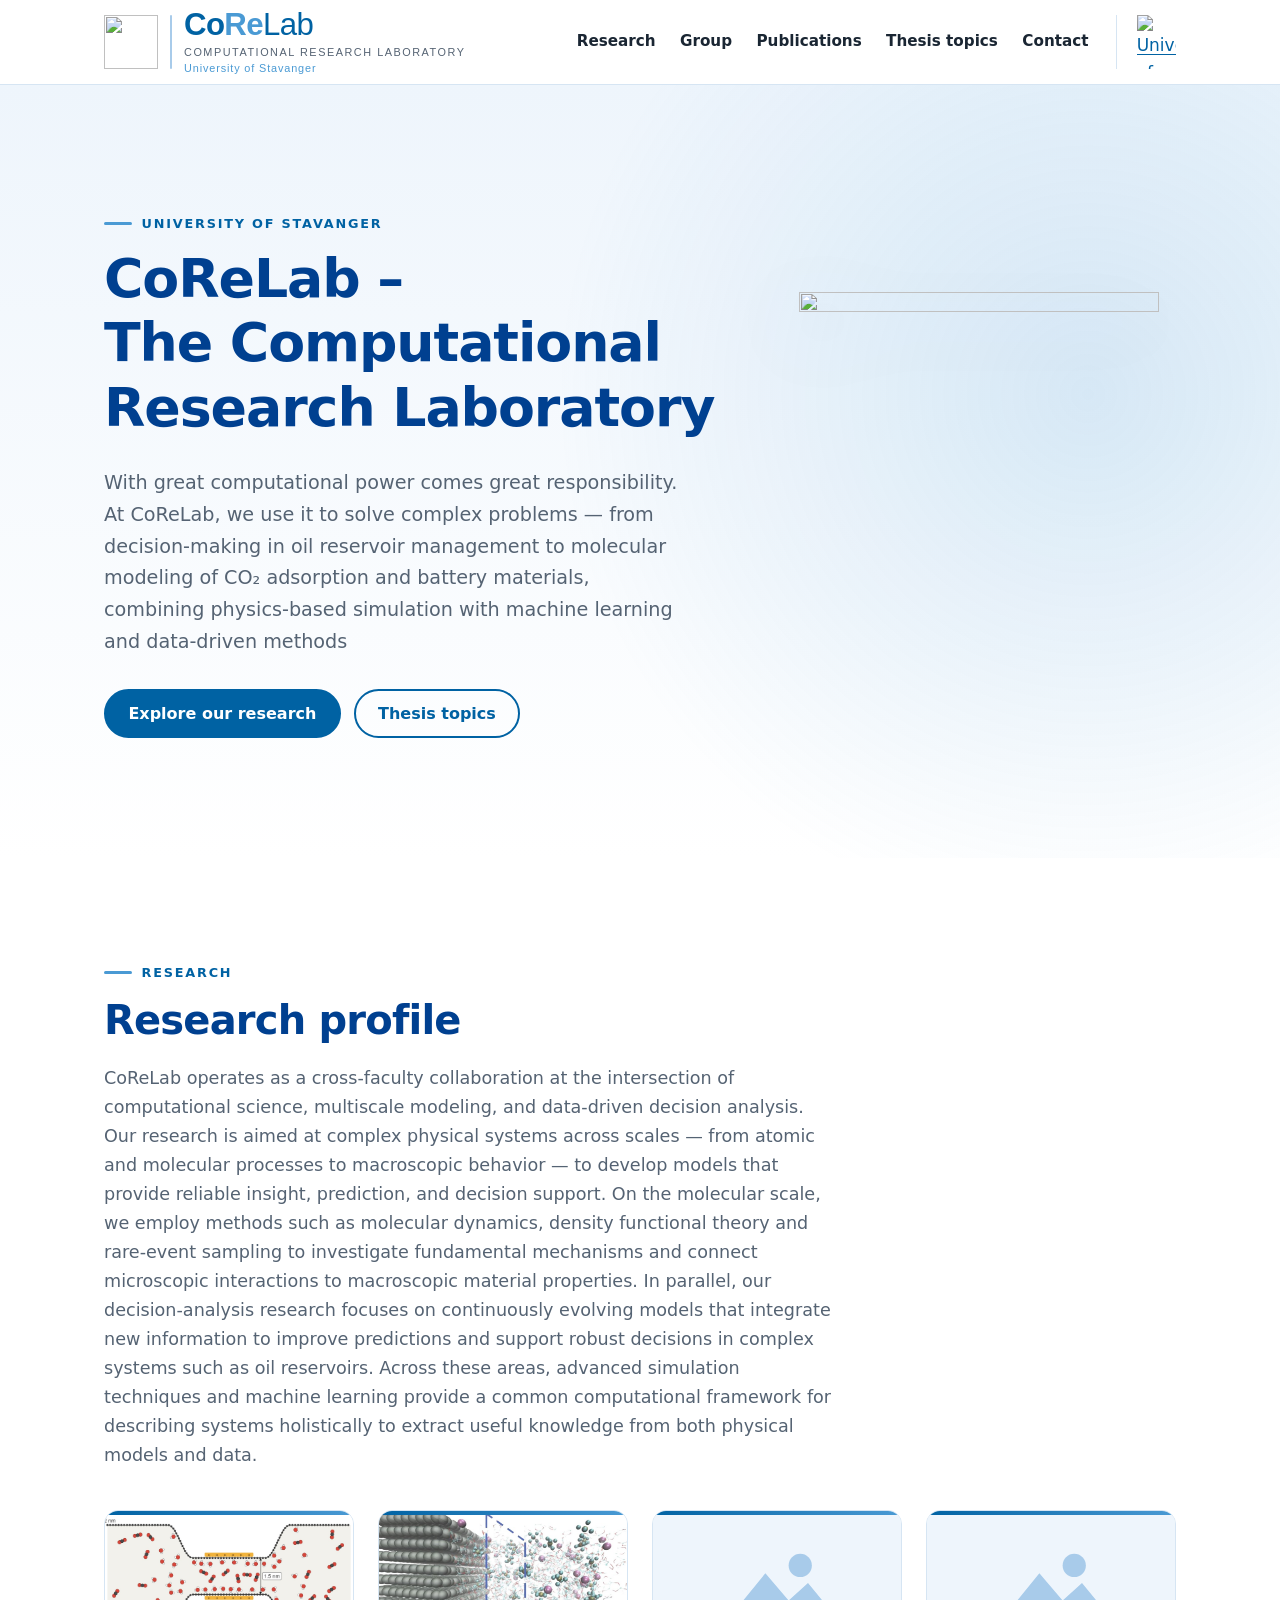
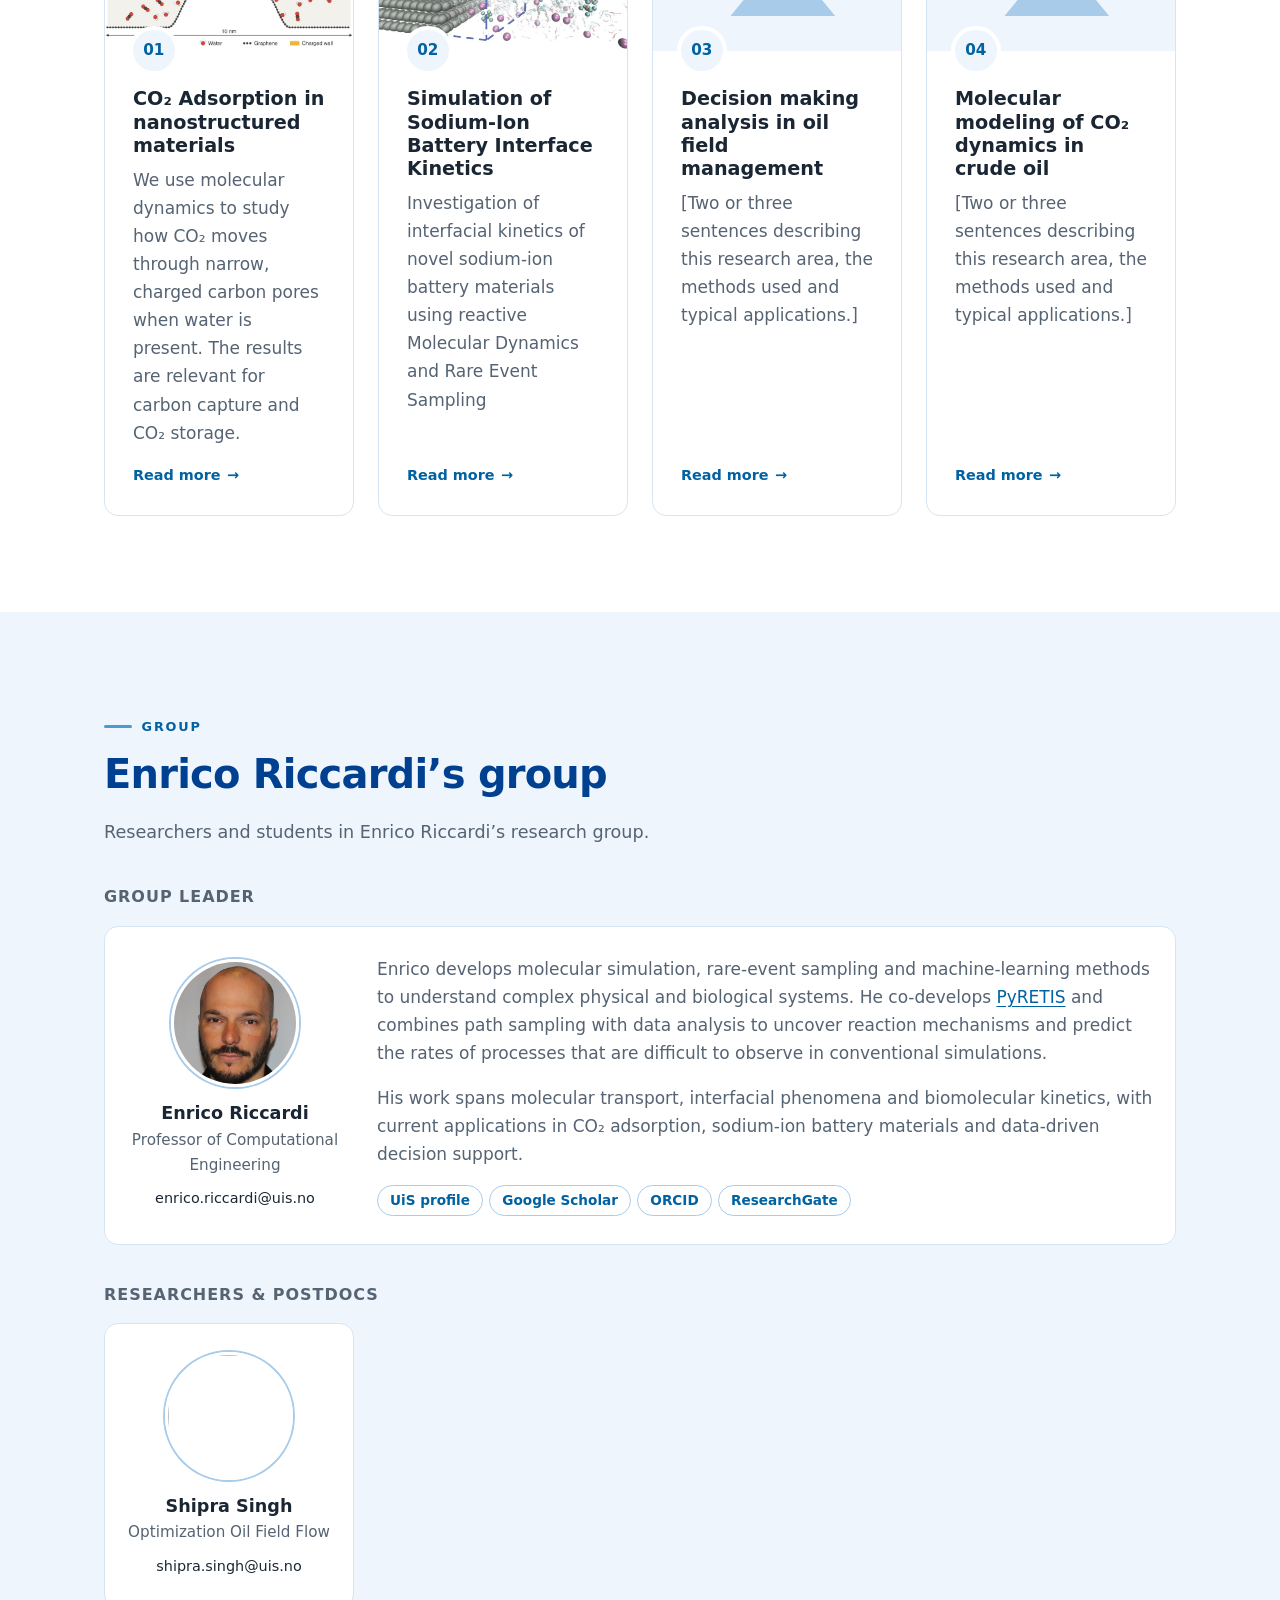
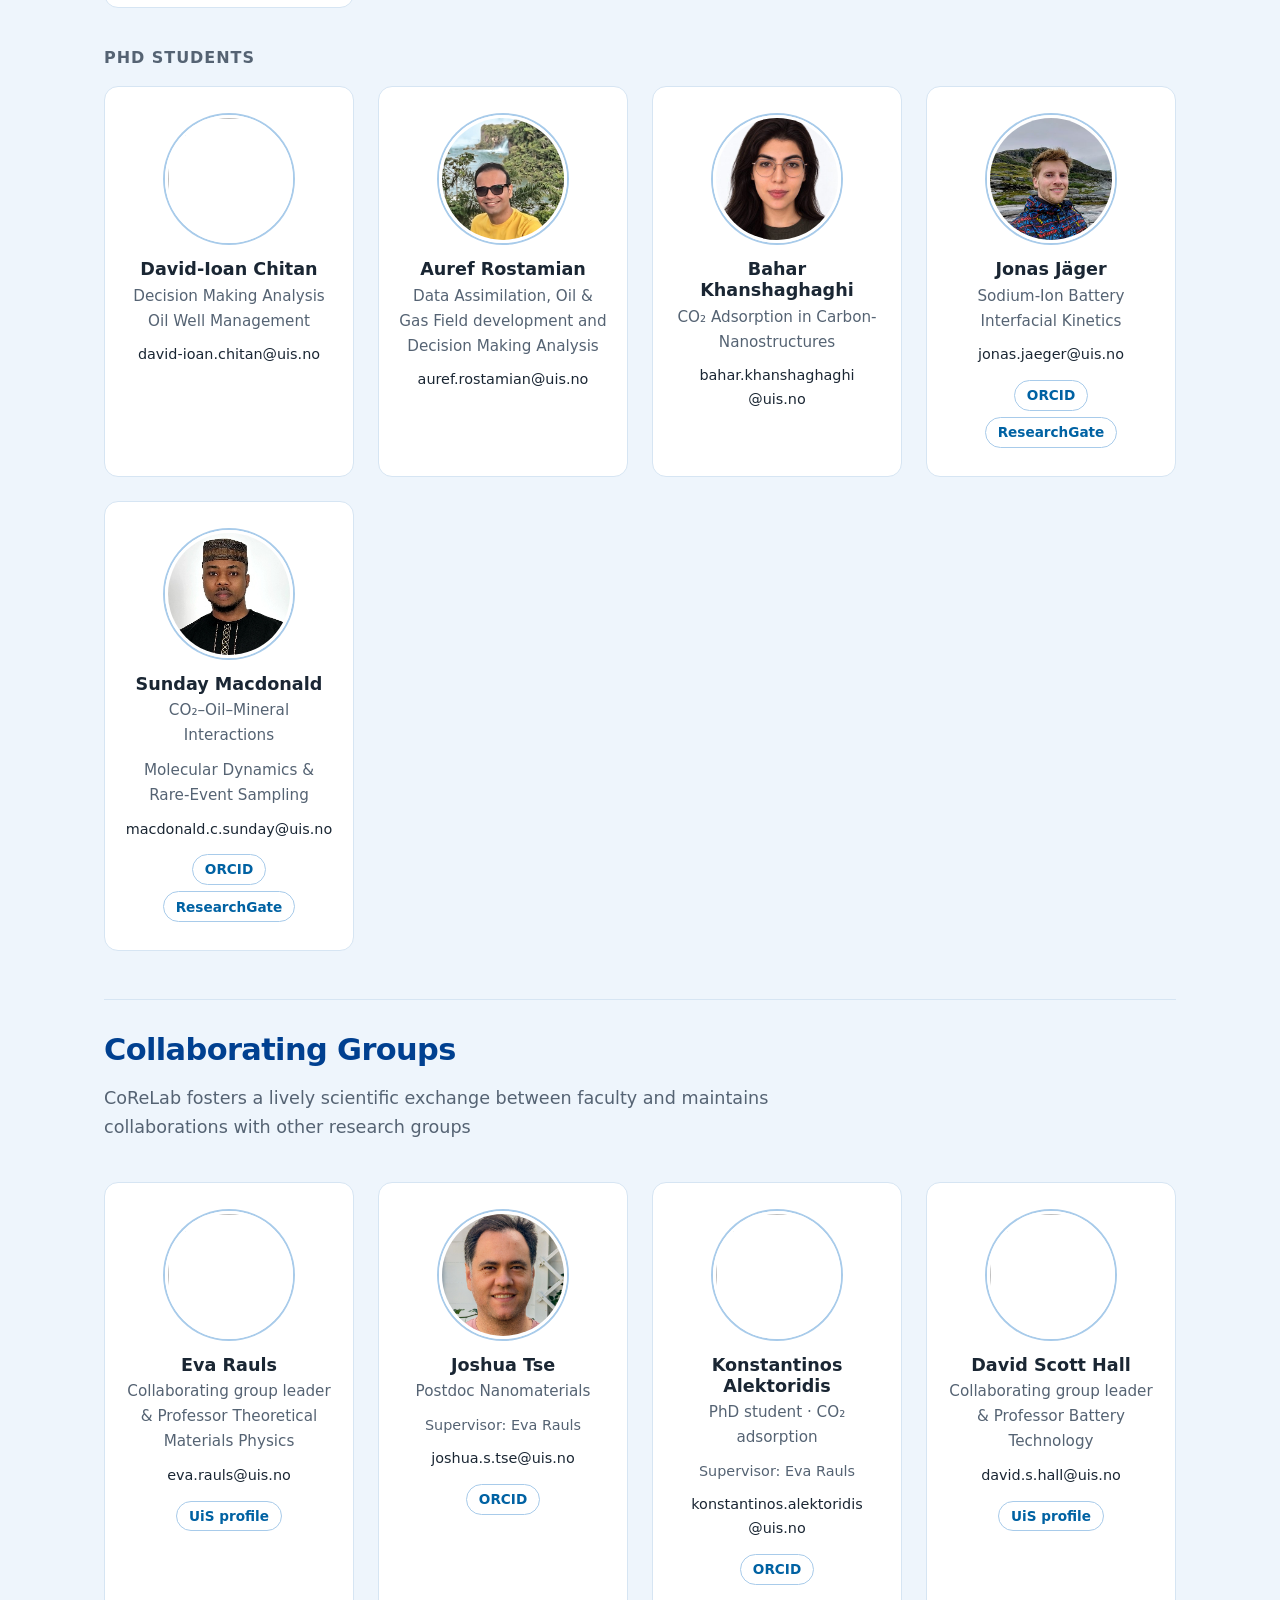
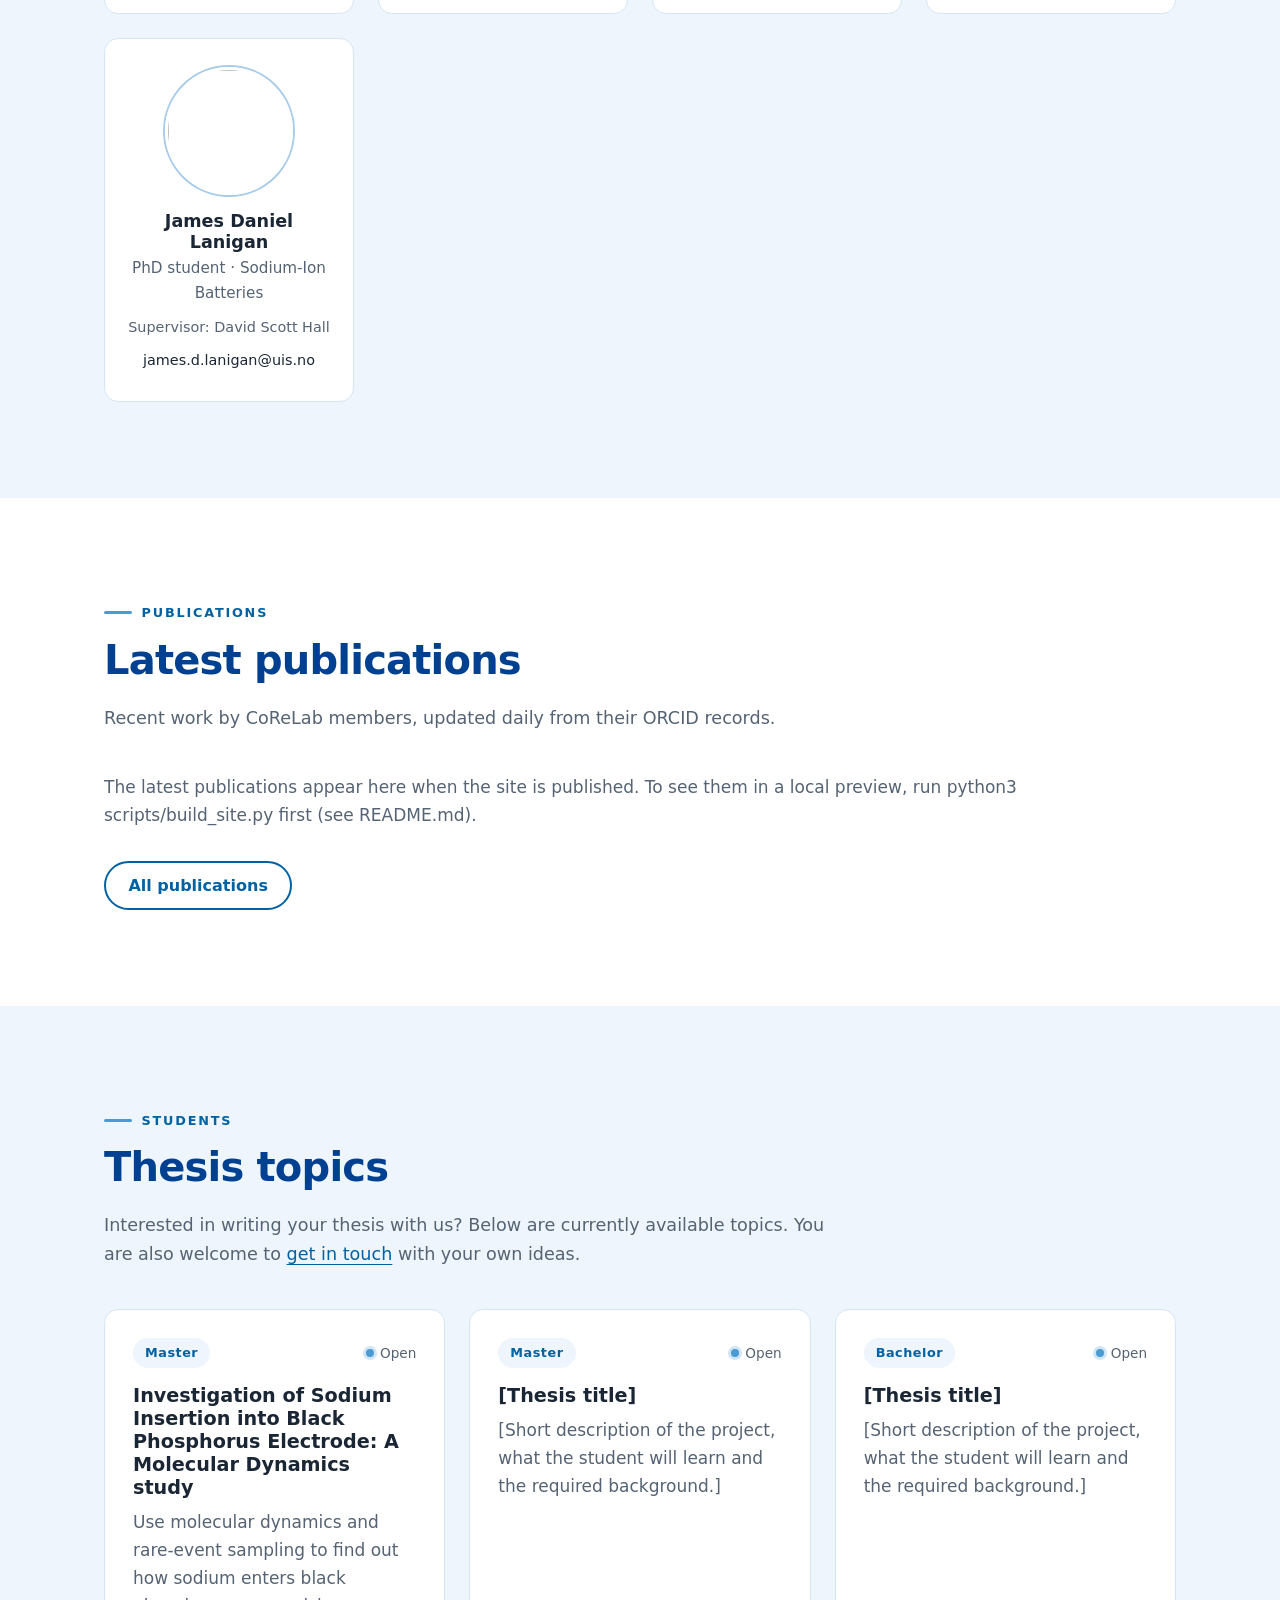
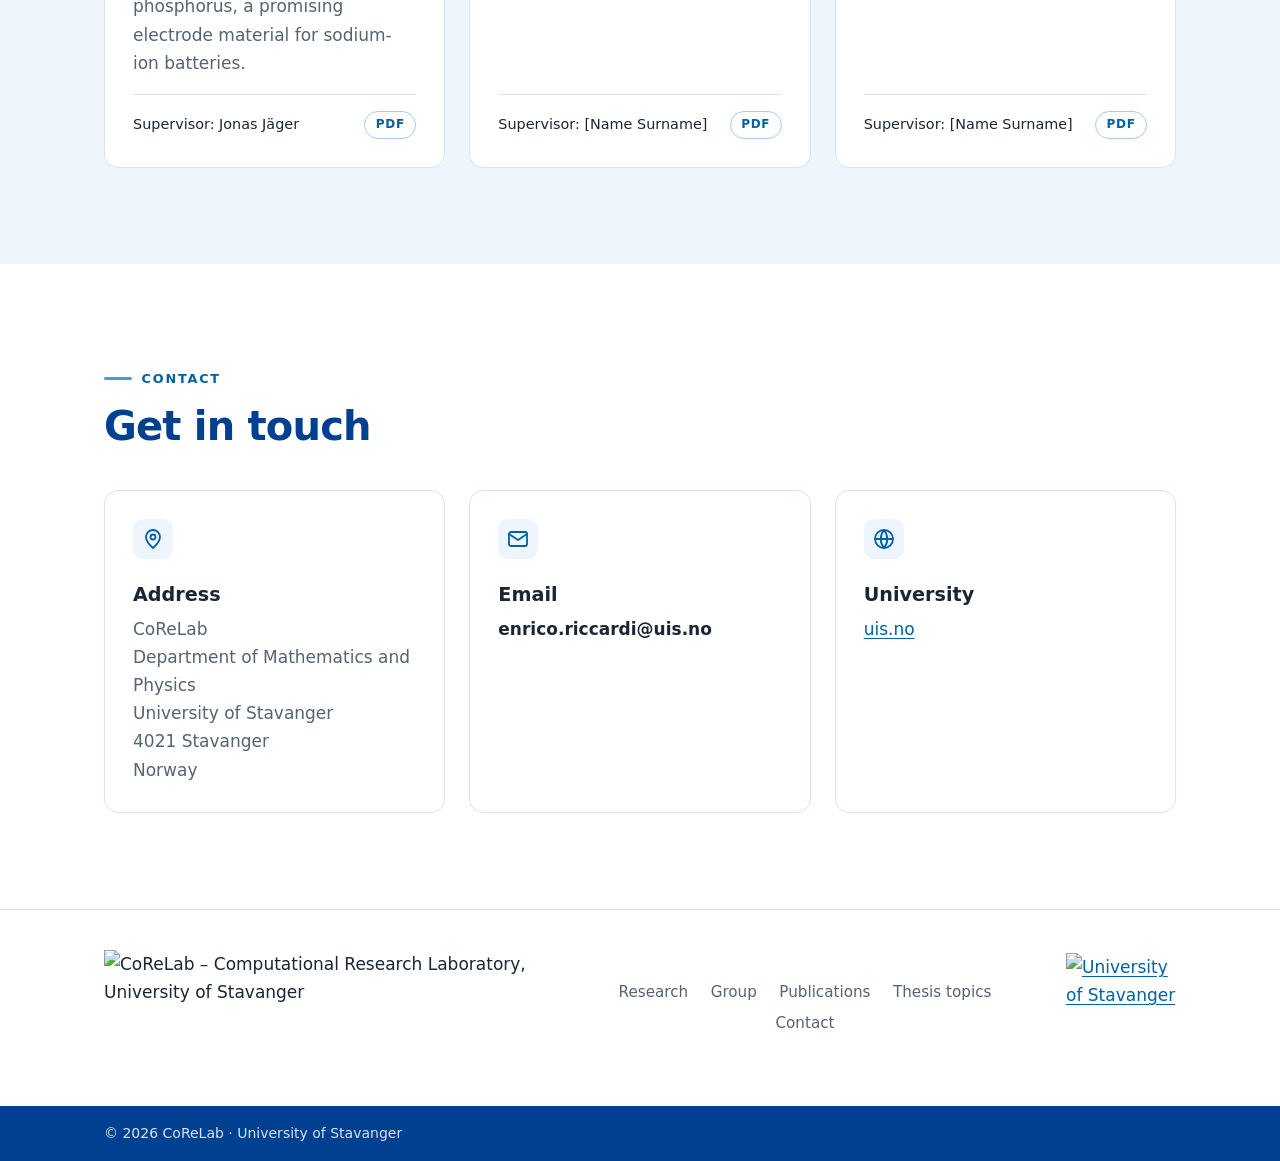
==== commit e0e7dade: "Merge pull request #26 from CoReLab-UiS/add-photo-bahar Add photo of Bahar Khanshaghaghi" ====
--- a/index.html
+++ b/index.html
@@ -178,7 +178,7 @@
             <p class="member-email">auref.rostamian<wbr>@uis.no</p>
           </article>
           <article class="member">
-            <img class="avatar" src="Images/members/placeholder.svg" alt="" width="128" height="128">
+            <img class="avatar" src="Images/members/bahar-khanshaghaghi.jpg" alt="" width="128" height="128">
             <h4>Bahar Khanshaghaghi</h4>
             <p class="role">CO₂ Adsorption in Carbon-Nanostructures</p>
             <p class="member-email">bahar.khanshaghaghi<wbr>@uis.no</p>
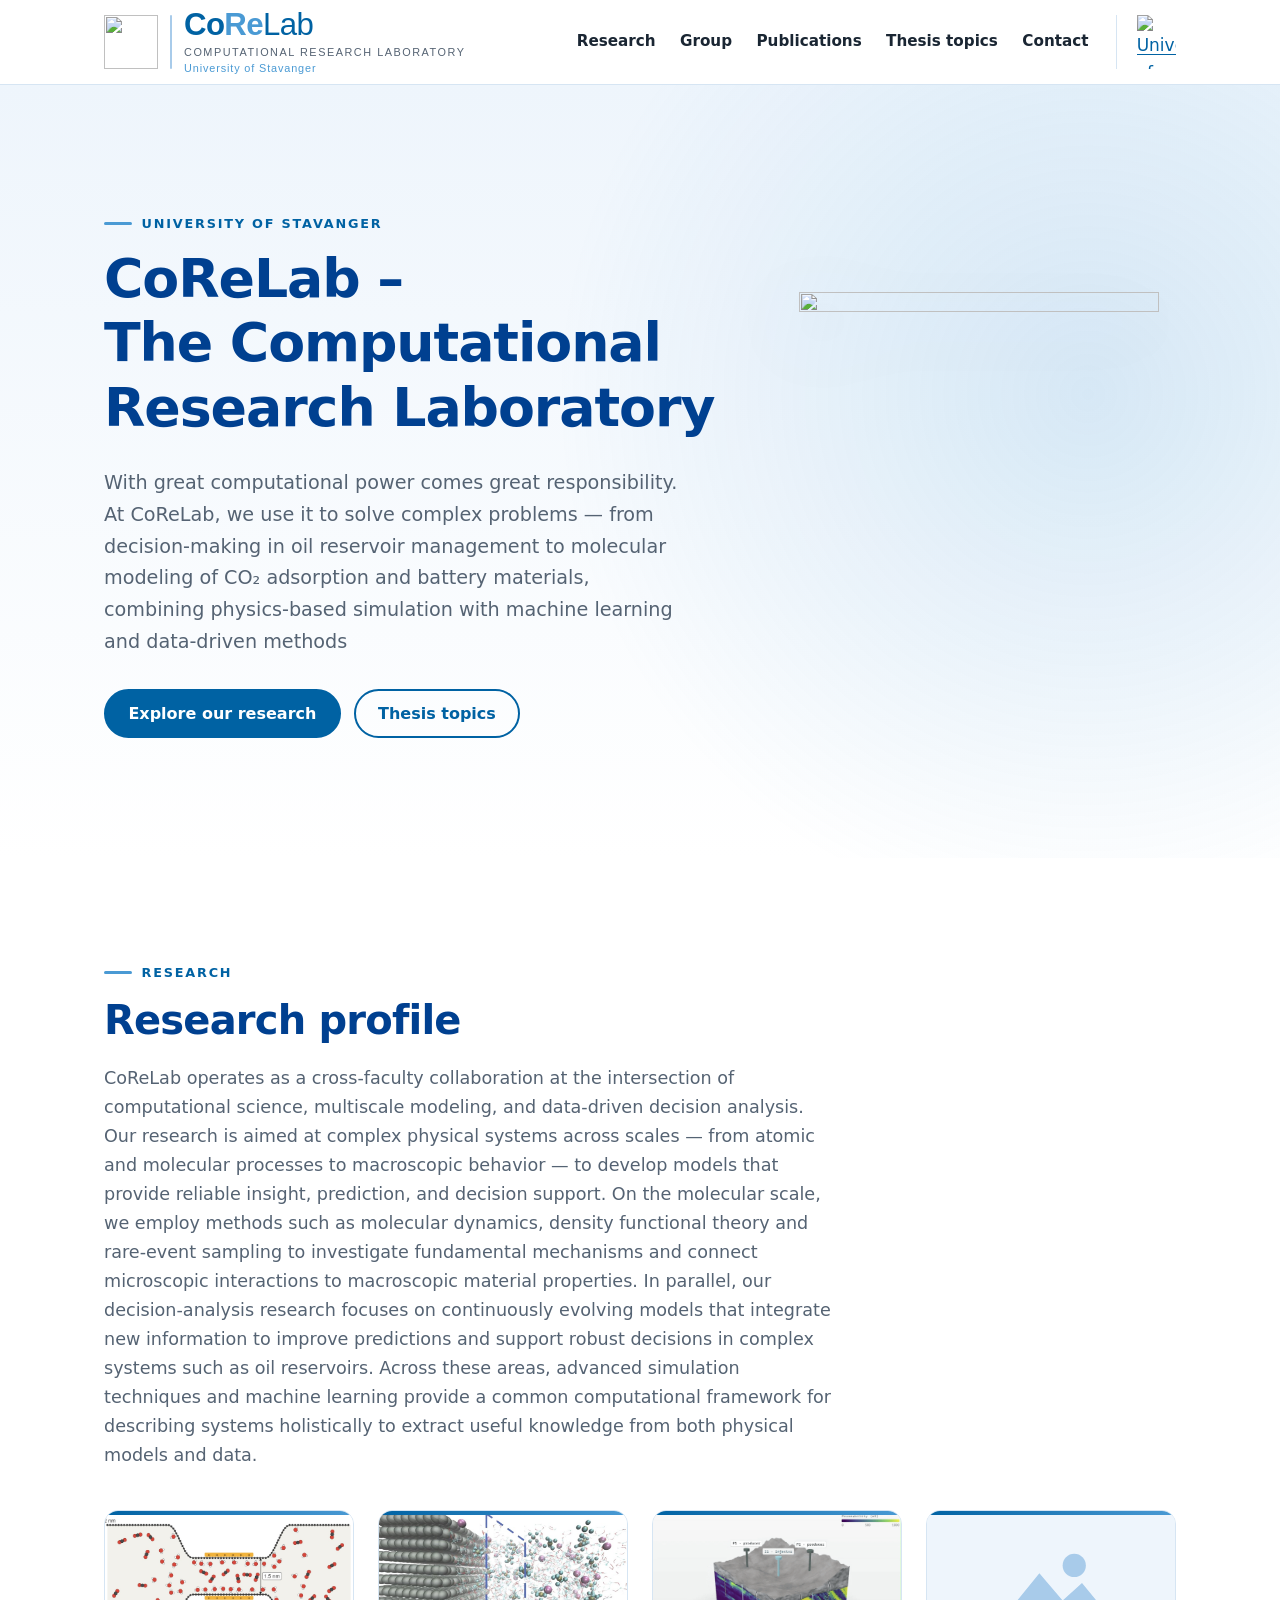
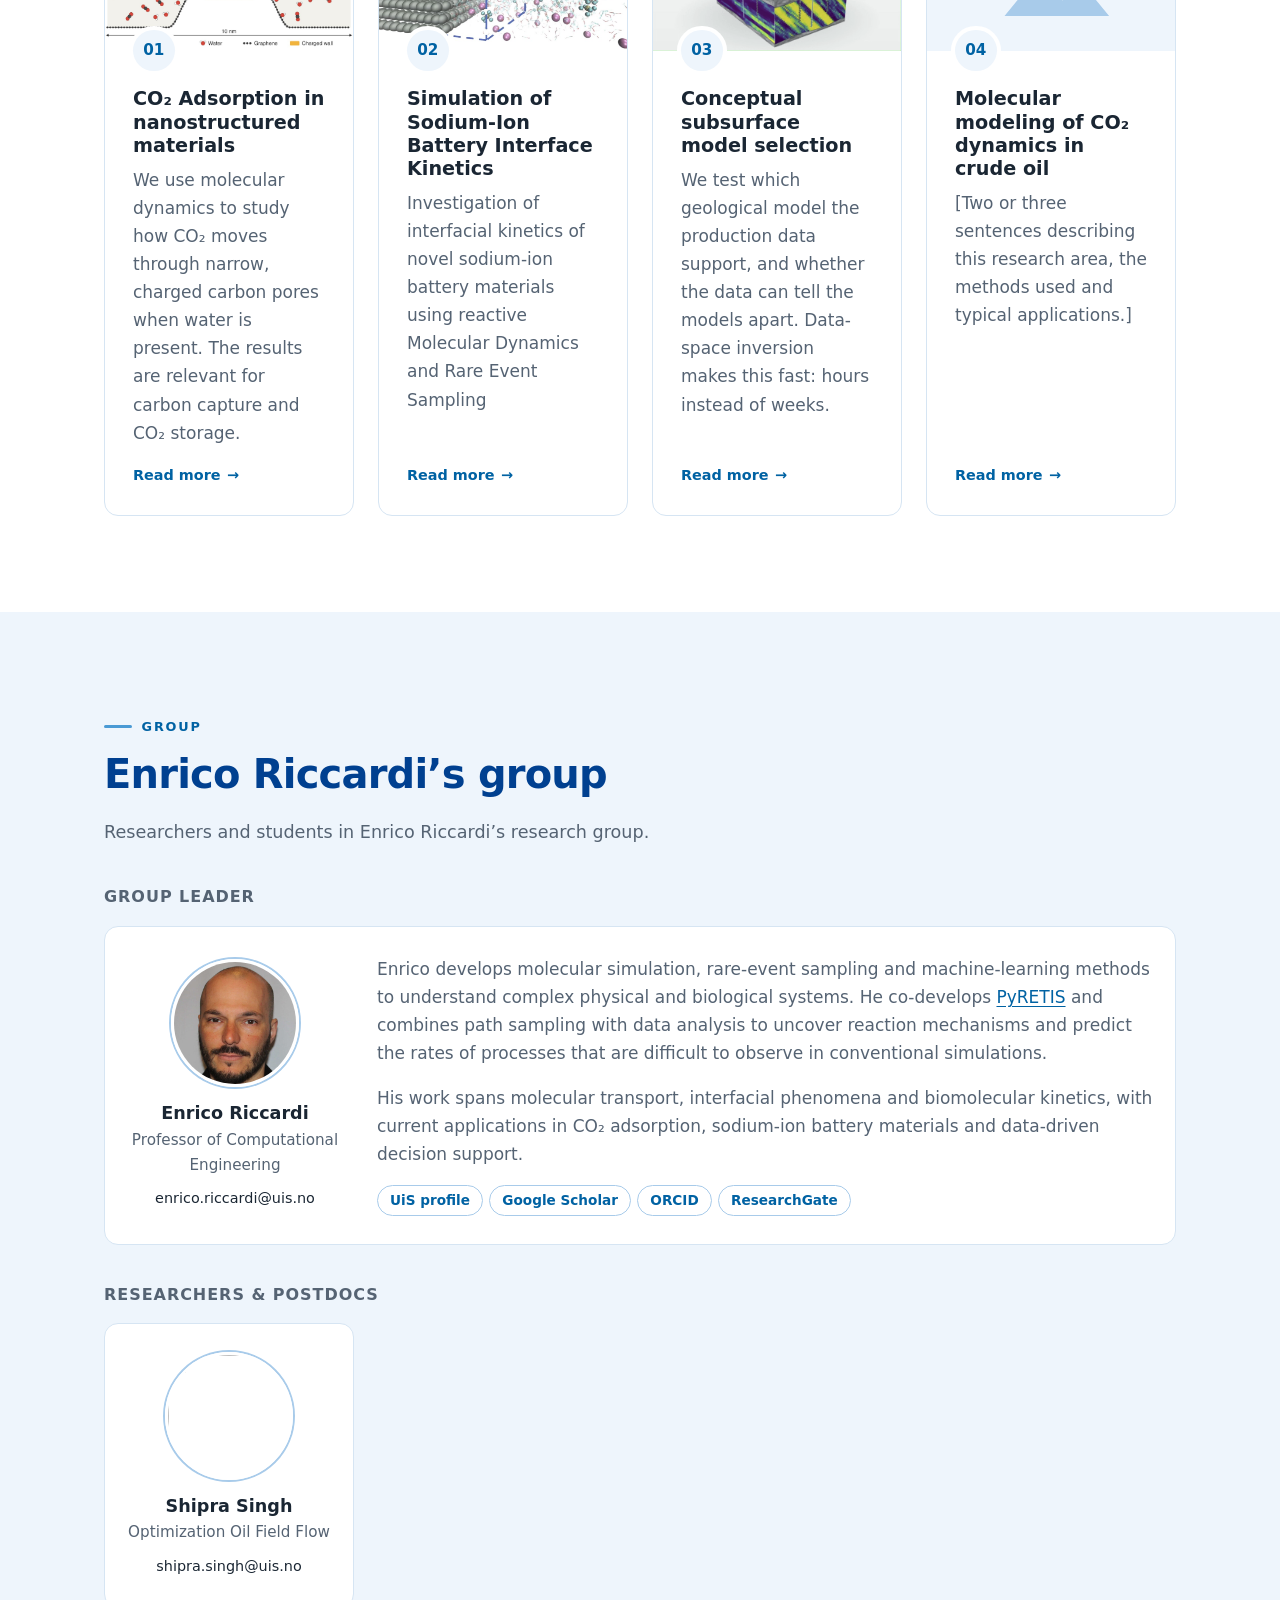
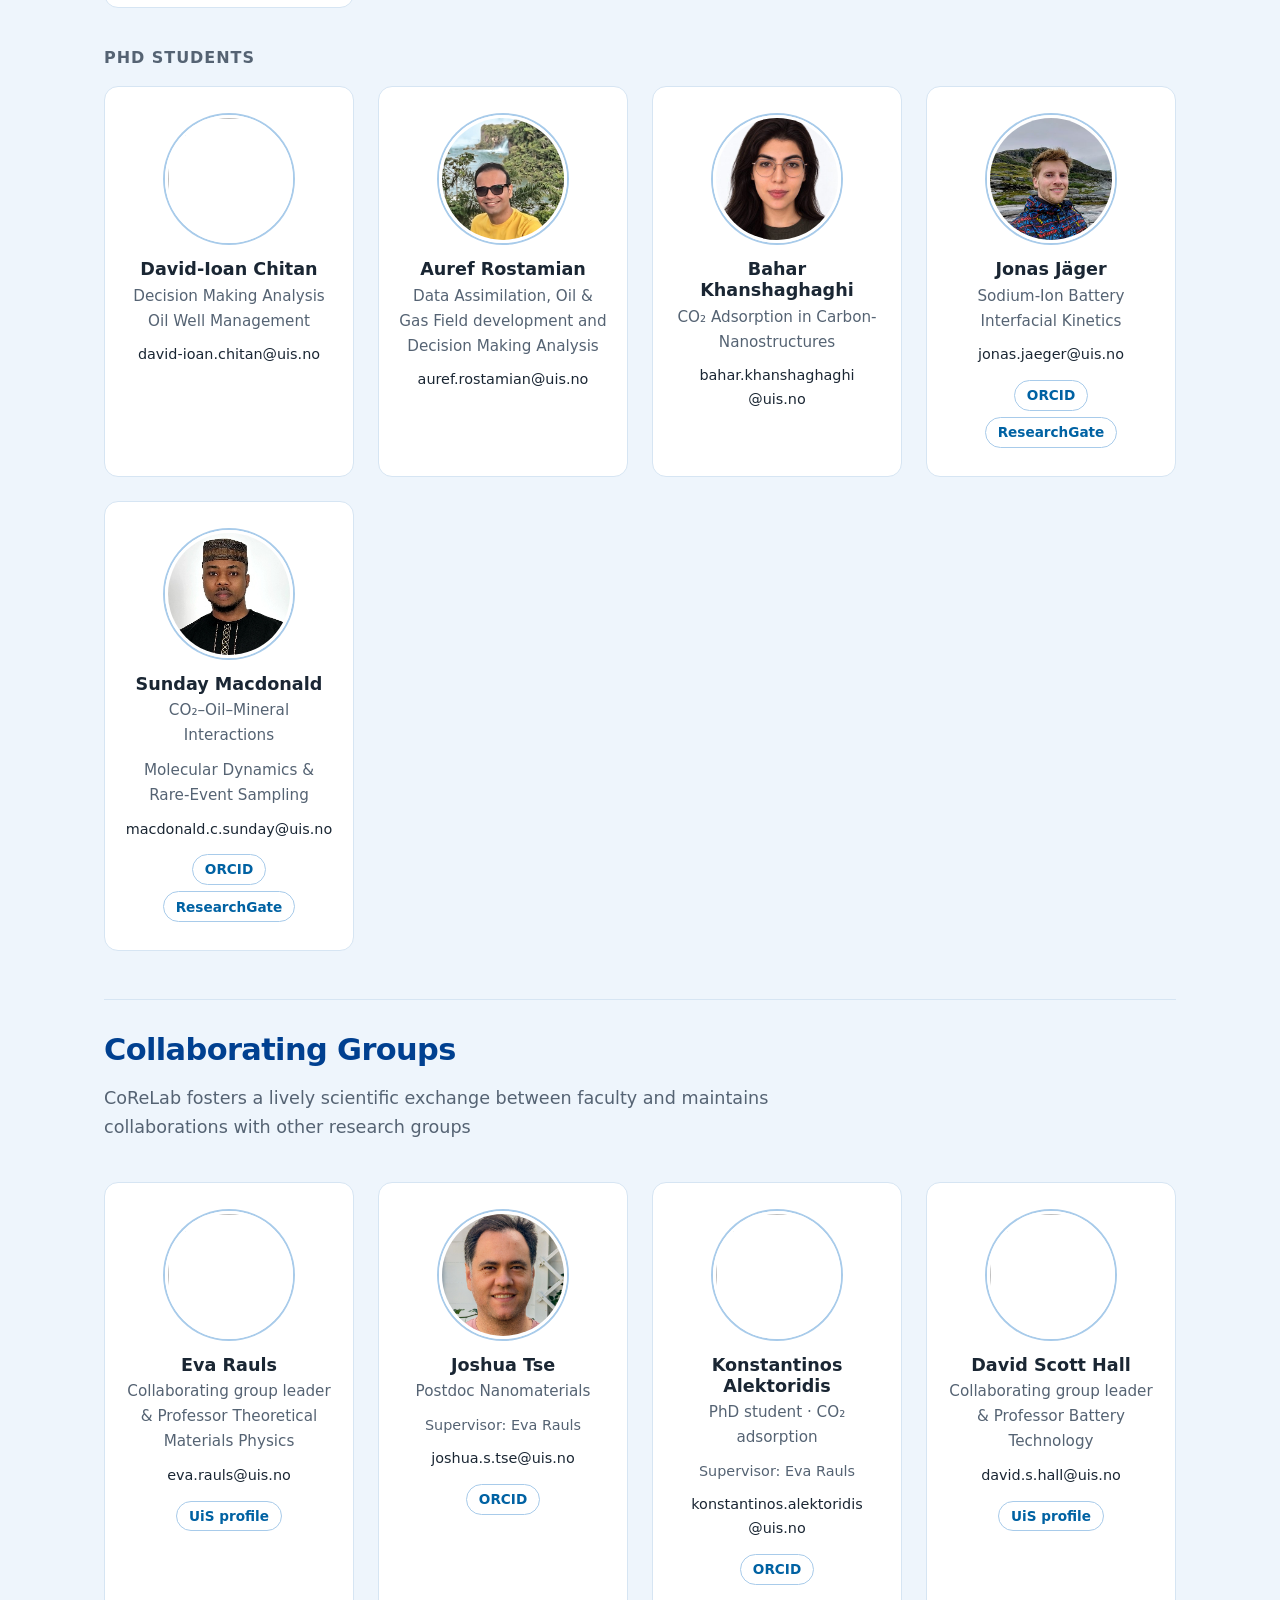
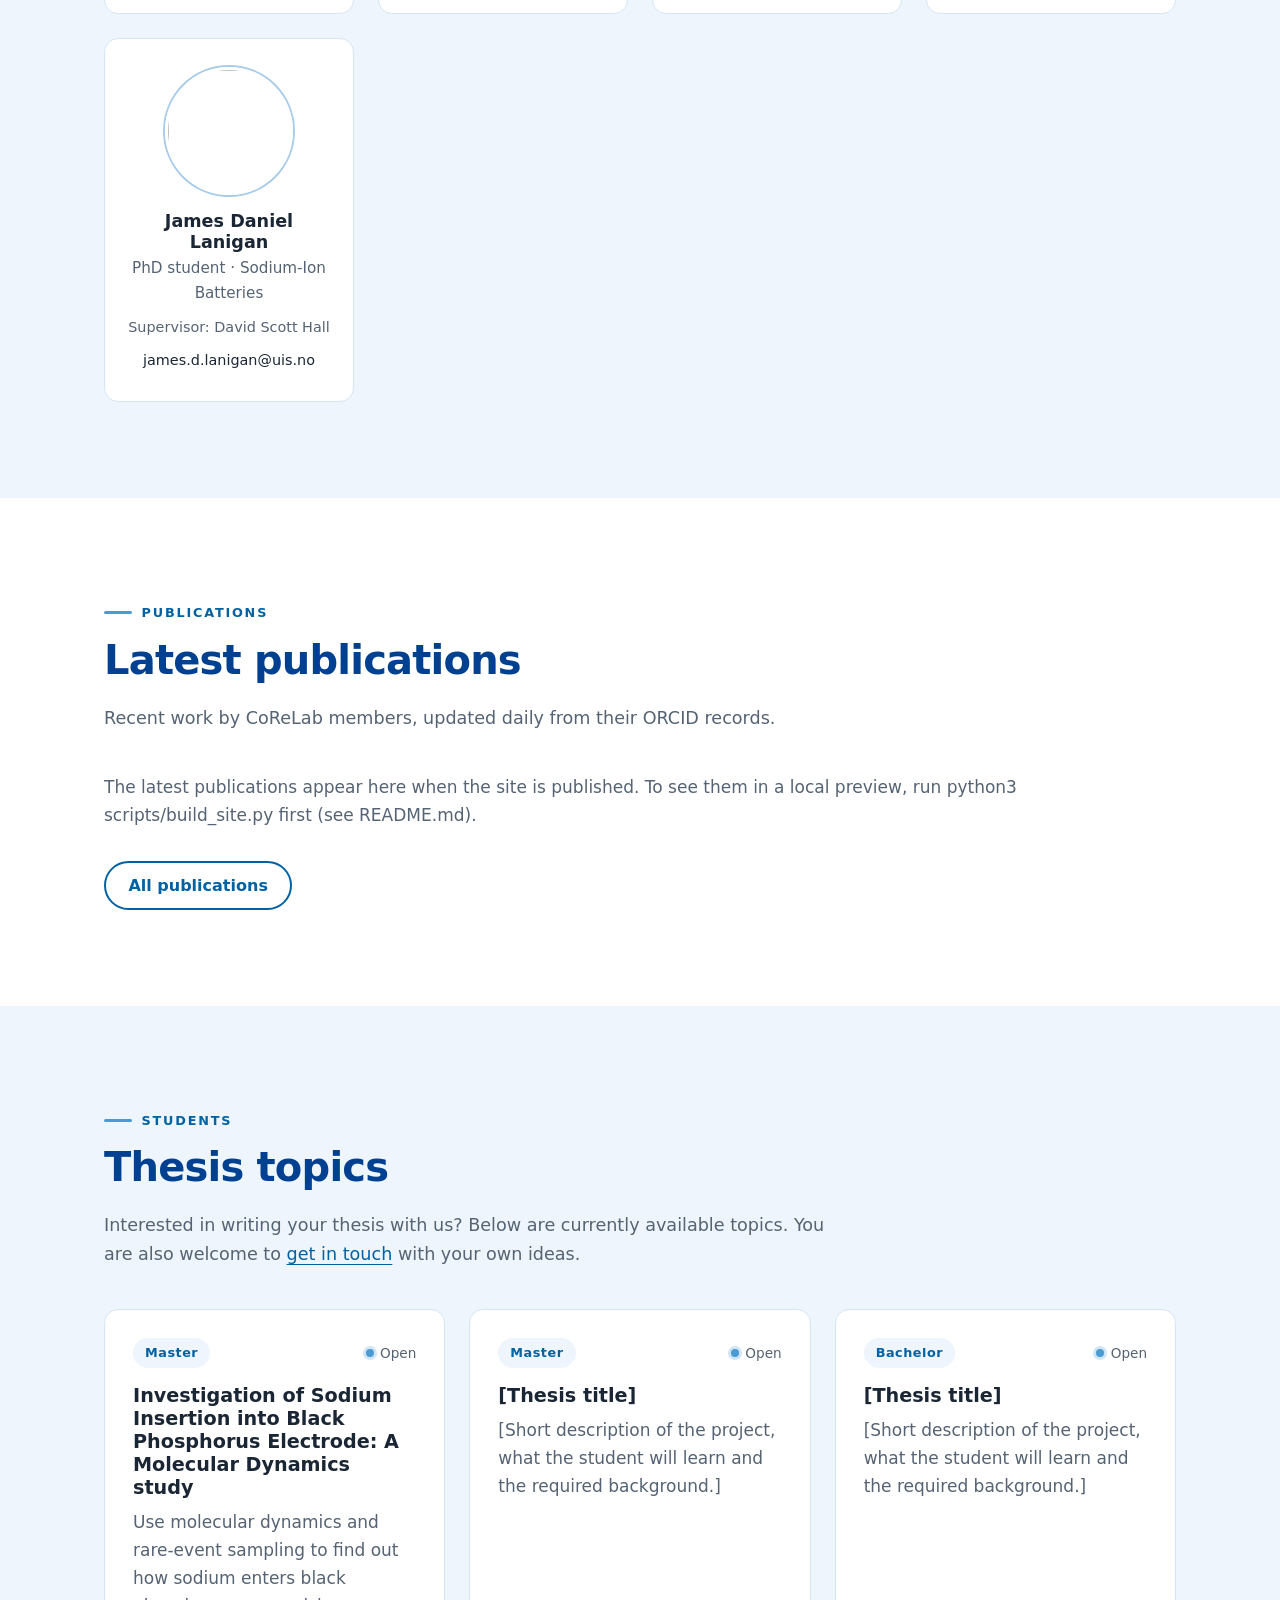
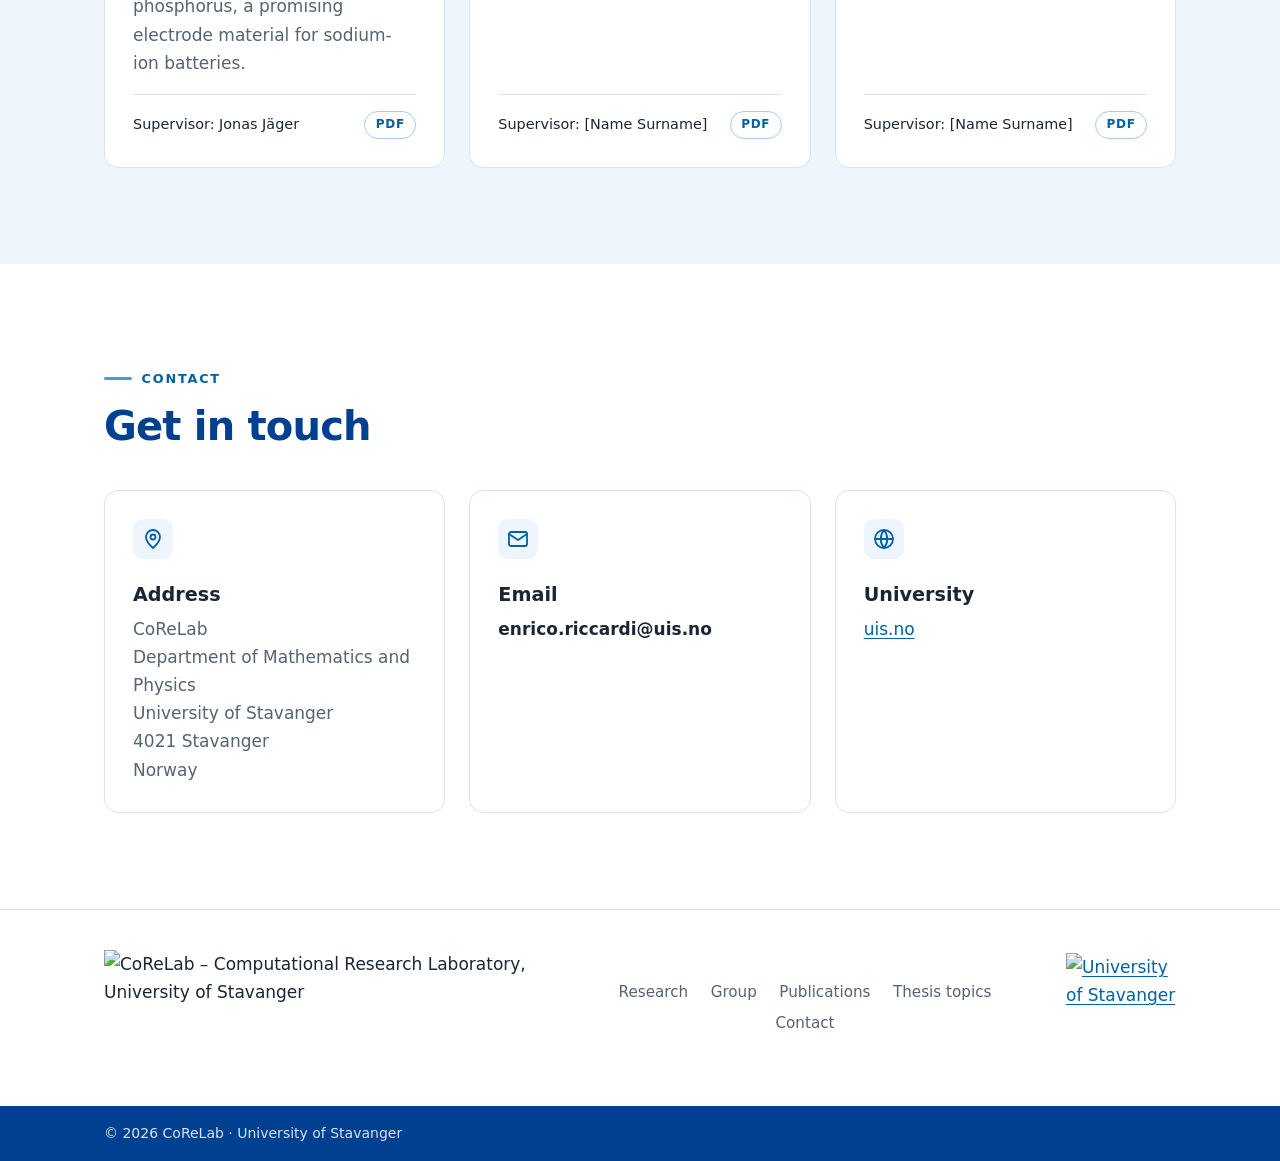
==== commit 8b8c30e4: "Update research article details and image source Updated the image source and modified the title and" ====
--- a/index.html
+++ b/index.html
@@ -99,10 +99,10 @@
             <span class="card-more" aria-hidden="true">Read more</span>
           </article>
           <article class="card topic">
-            <img class="topic-thumb" src="Images/research/placeholder.svg" alt="" width="640" height="360">
+            <img class="topic-thumb" src="Images/research/conceptual-models.gif" alt="" width="640" height="360" loading="lazy">
             <span class="topic-num">03</span>
-            <h3><a class="card-link" href="research/oil-field-decisions.html">Decision making analysis in oil field management</a></h3>
-            <p>[Two or three sentences describing this research area, the methods used and typical applications.]</p>
+            <h3><a class="card-link" href="research/oil-field-decisions.html">Conceptual subsurface model selection </a></h3>
+            <p>We test which geological model the production data support, and whether the data can tell the models apart. Data-space inversion makes this fast: hours instead of weeks.</p>
             <span class="card-more" aria-hidden="true">Read more</span>
           </article>
           <article class="card topic">
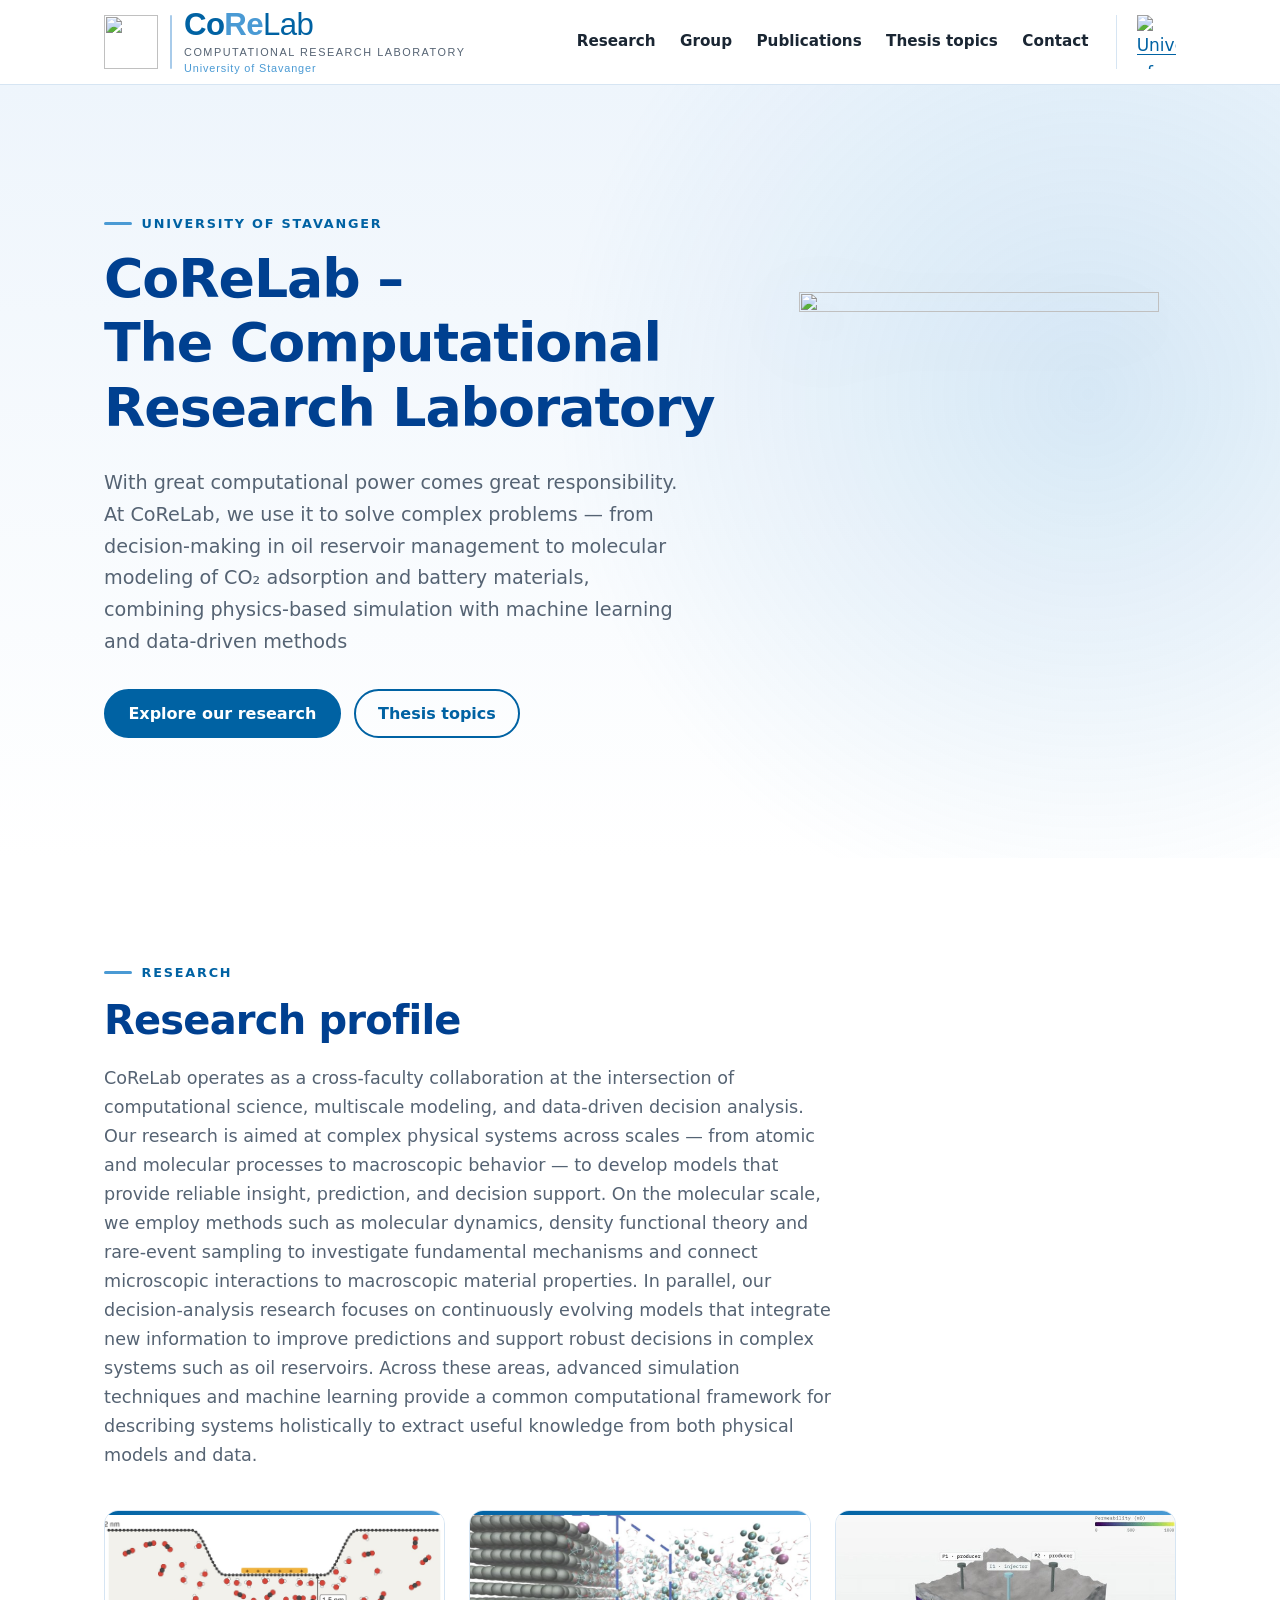
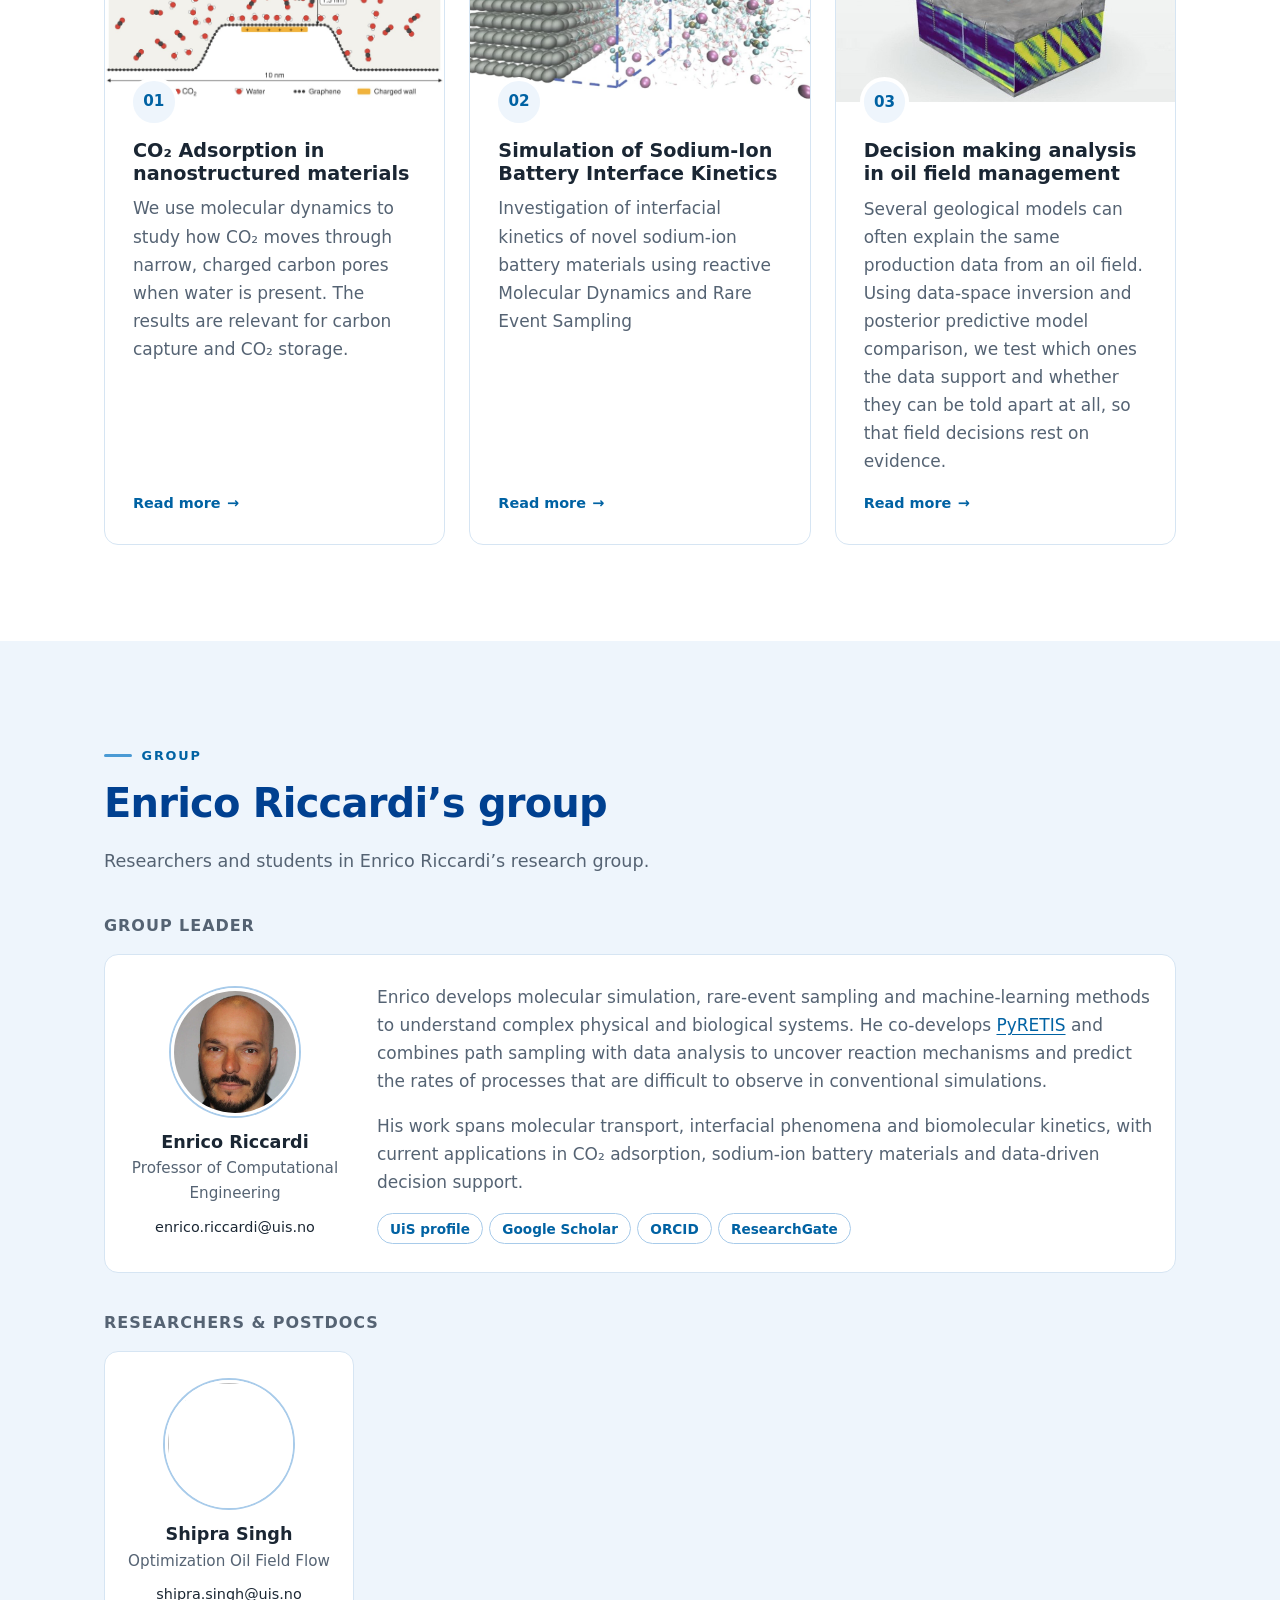
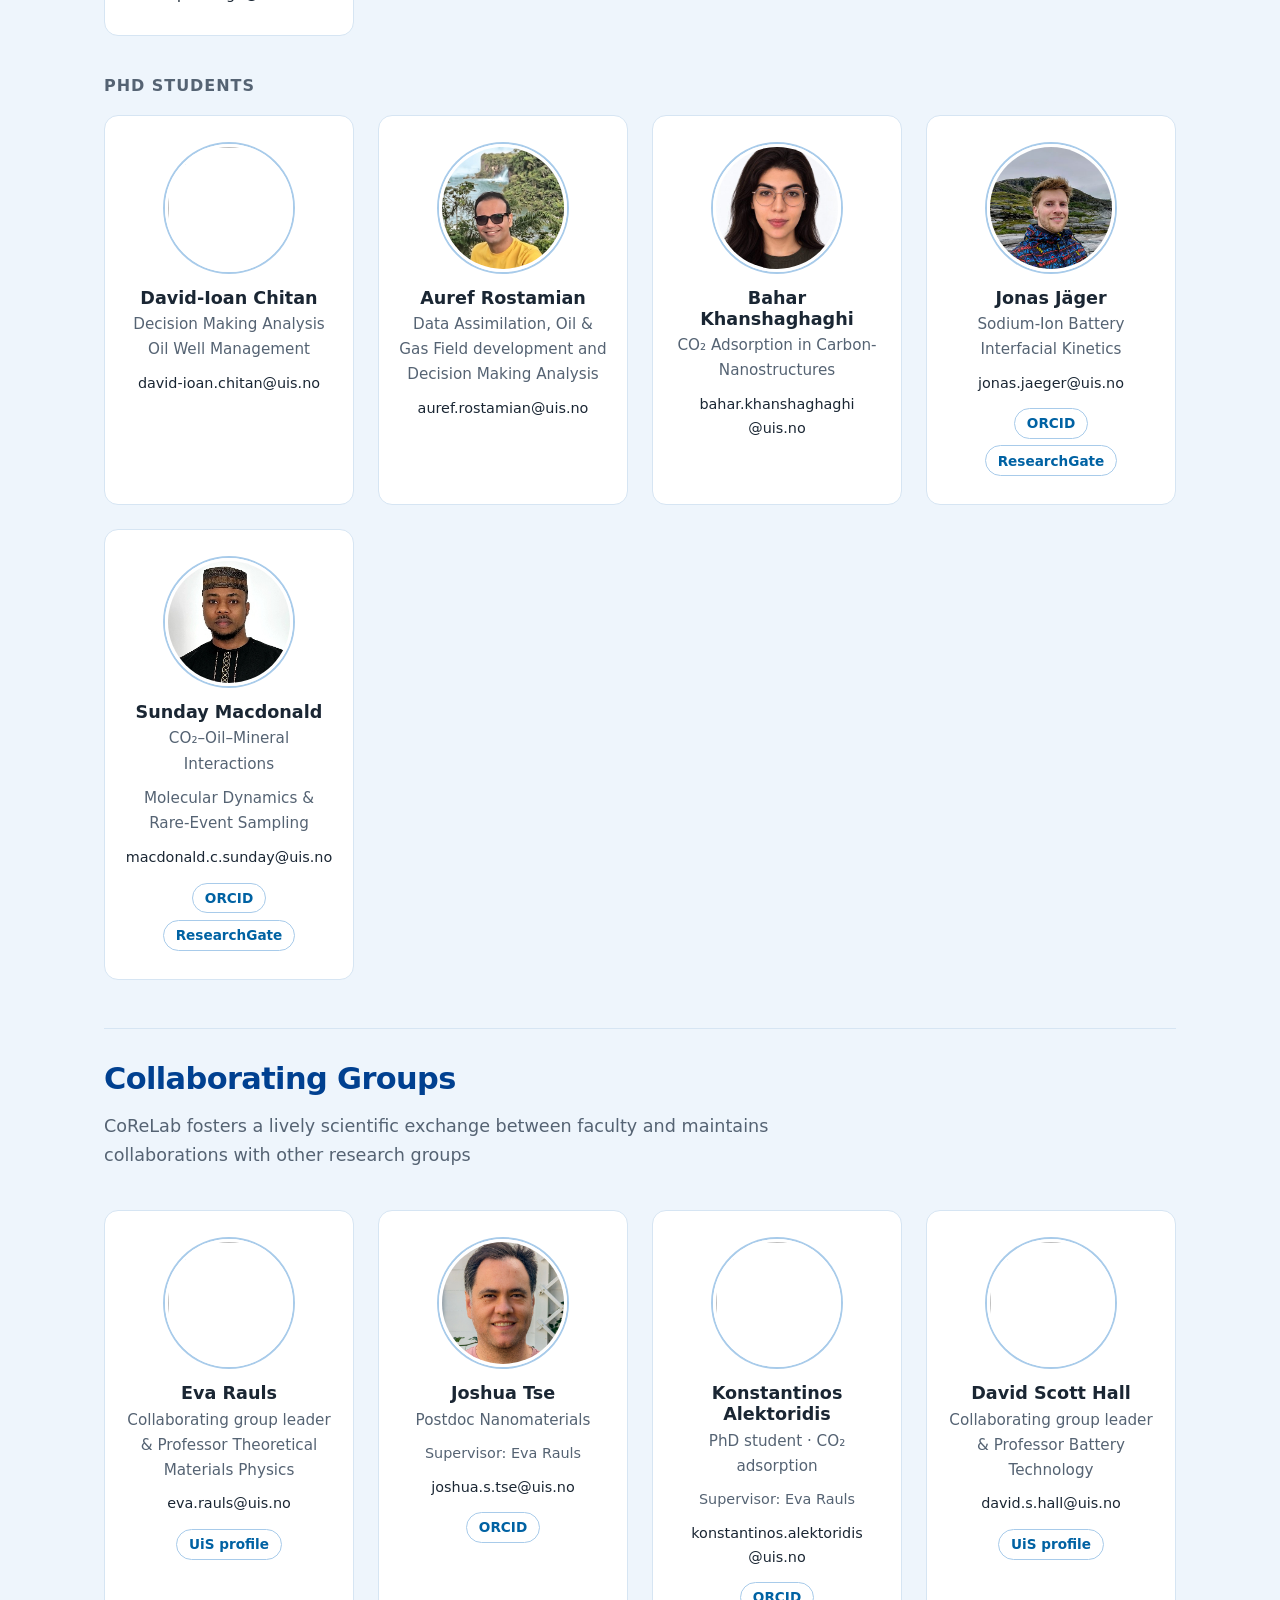
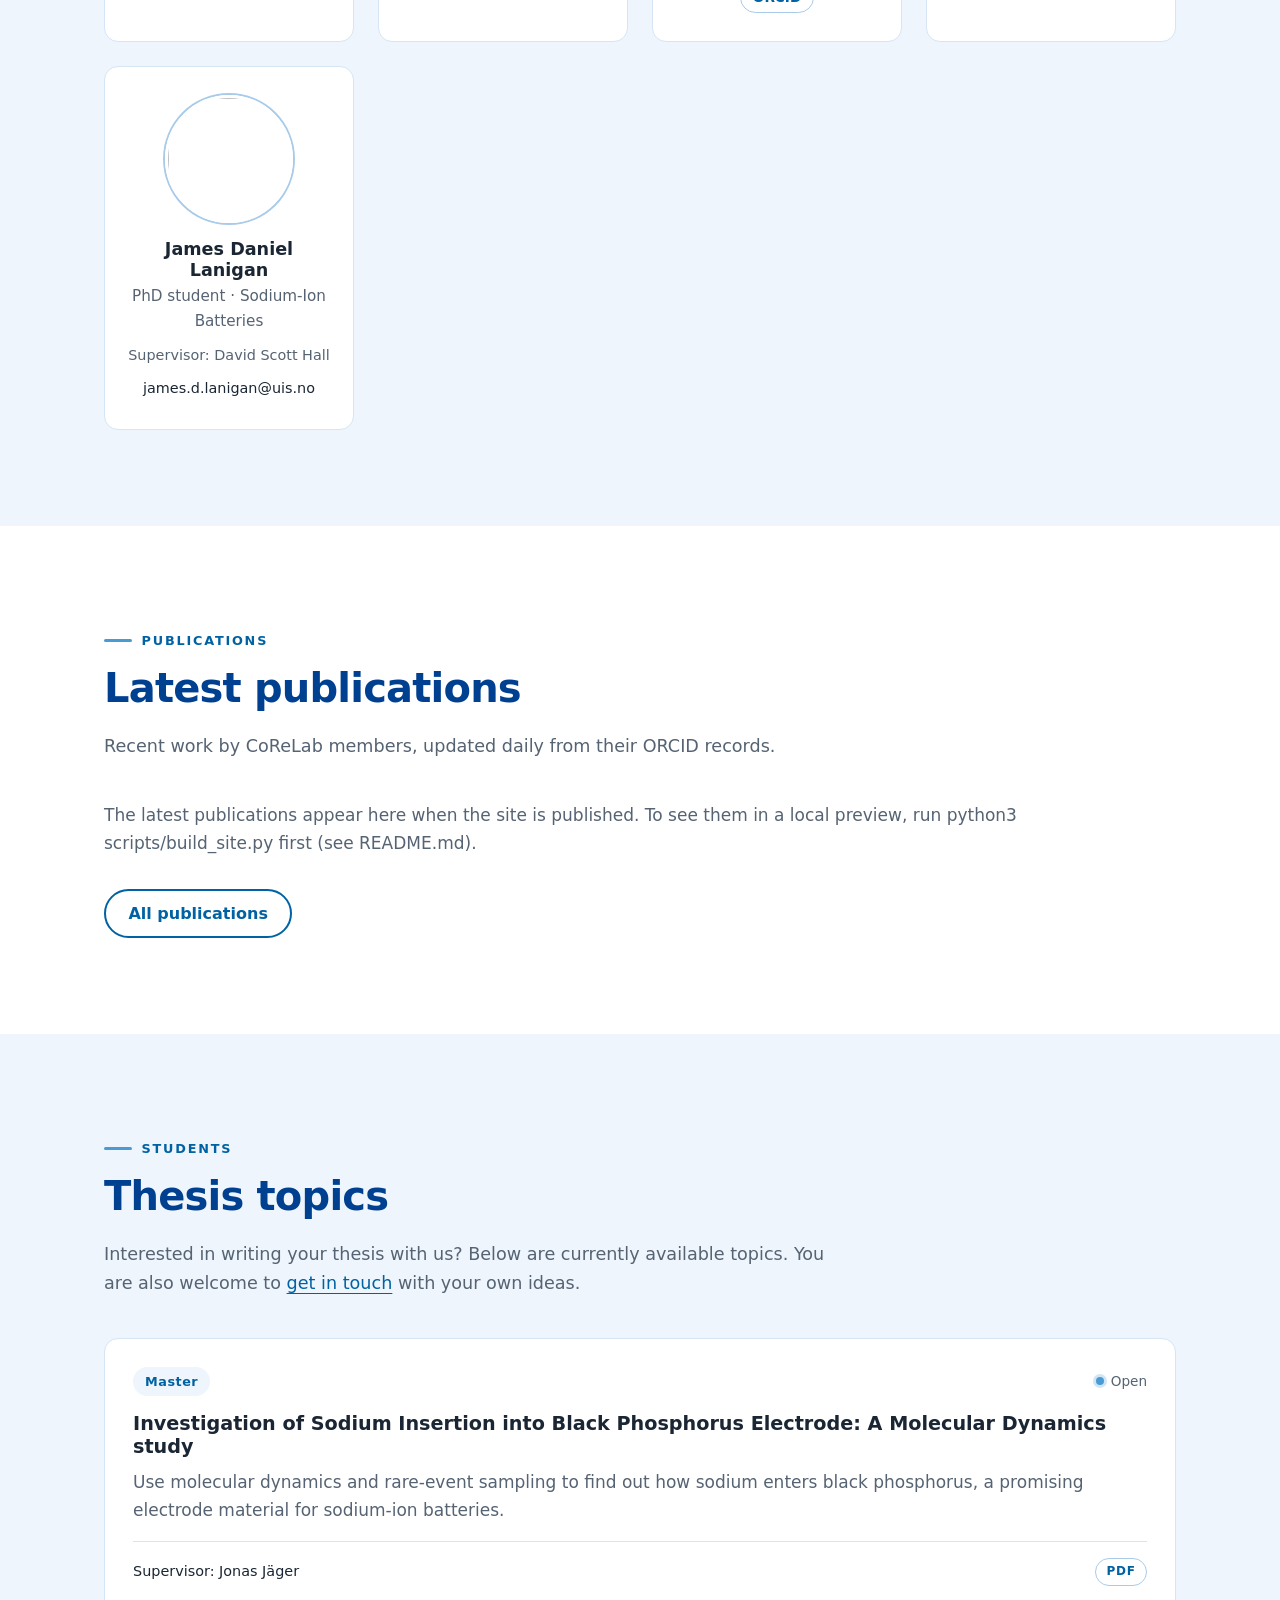
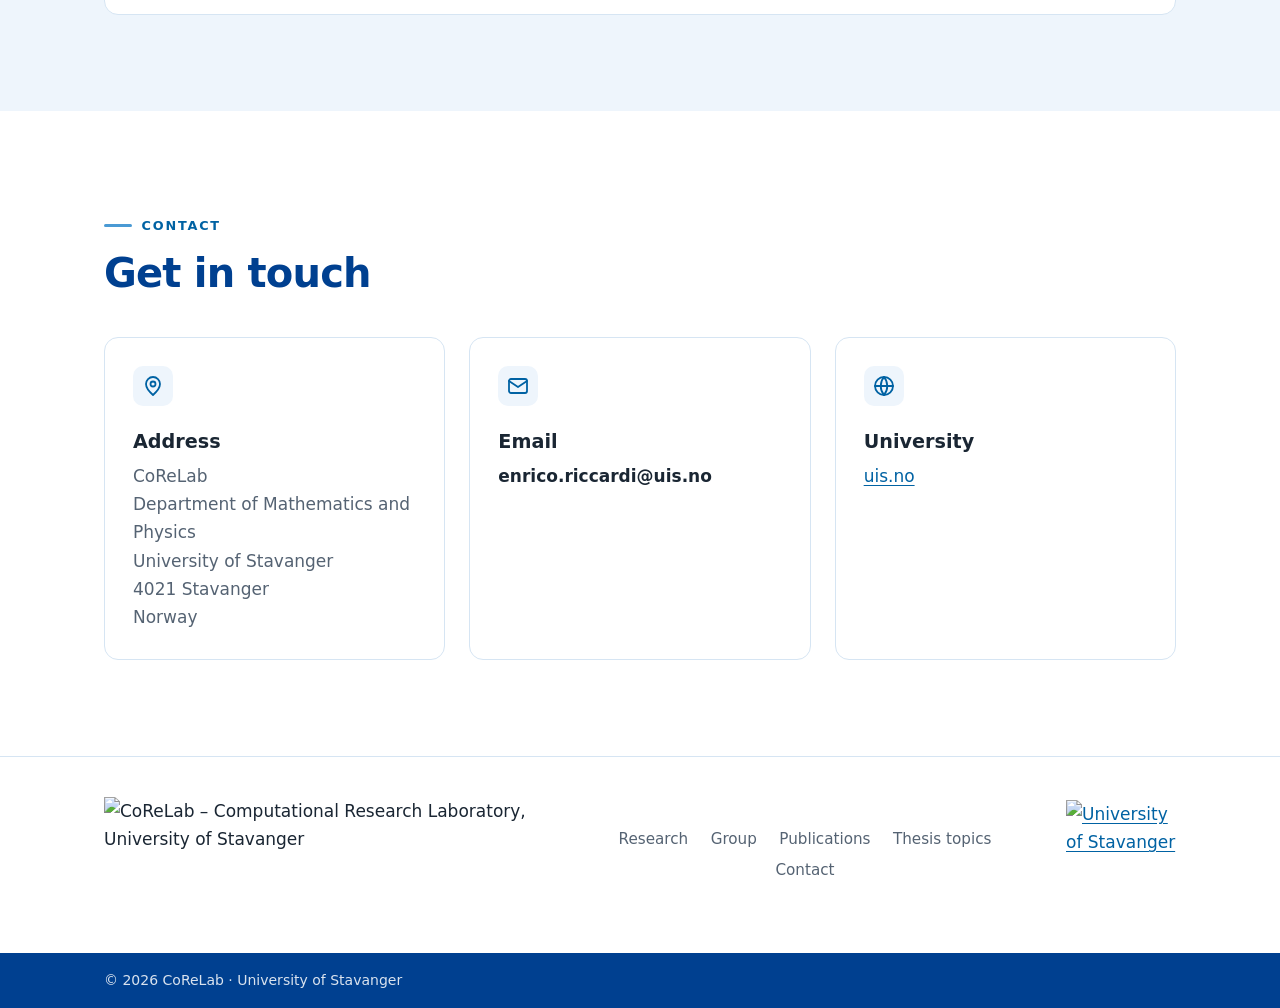
==== commit ed458197: "Tidy research and thesis cards for a public-ready main page - Add a description and a thumbnail (a f" ====
--- a/index.html
+++ b/index.html
@@ -99,19 +99,15 @@
             <span class="card-more" aria-hidden="true">Read more</span>
           </article>
           <article class="card topic">
-            <img class="topic-thumb" src="Images/research/conceptual-models.gif" alt="" width="640" height="360" loading="lazy">
+            <img class="topic-thumb" src="Images/research/conceptual-models-thumb.jpg" alt="" width="640" height="360">
             <span class="topic-num">03</span>
-            <h3><a class="card-link" href="research/oil-field-decisions.html">Conceptual subsurface model selection </a></h3>
-            <p>We test which geological model the production data support, and whether the data can tell the models apart. Data-space inversion makes this fast: hours instead of weeks.</p>
+            <h3><a class="card-link" href="research/oil-field-decisions.html">Decision making analysis in oil field management</a></h3>
+            <p>Several geological models can often explain the same production data from an oil field. Using data-space inversion and posterior predictive model comparison, we test which ones the data support and whether they can be told apart at all, so that field decisions rest on evidence.</p>
             <span class="card-more" aria-hidden="true">Read more</span>
           </article>
-          <article class="card topic">
-            <img class="topic-thumb" src="Images/research/placeholder.svg" alt="" width="640" height="360">
-            <span class="topic-num">04</span>
-            <h3><a class="card-link" href="research/co2-in-crude-oil.html">Molecular modeling of CO₂ dynamics in crude oil</a></h3>
-            <p>[Two or three sentences describing this research area, the methods used and typical applications.]</p>
-            <span class="card-more" aria-hidden="true">Read more</span>
-          </article>
+          <!-- The page research/co2-in-crude-oil.html (Molecular modeling of CO₂ dynamics in crude oil)
+               has no card yet. Once its content is filled in, remove its "robots" meta tag and add a
+               card here by copying one above. -->
         </div>
       </div>
     </section>
@@ -304,30 +300,6 @@
               <span class="pdf-badge" aria-hidden="true">PDF</span>
             </div>
           </article>
-          <article class="card thesis">
-            <div class="thesis-meta">
-              <span class="tag">Master</span>
-              <span class="status">Open</span>
-            </div>
-            <h3><a class="card-link" href="Documents/theses/example-topic.pdf">[Thesis title]<span class="visually-hidden"> (PDF)</span></a></h3>
-            <p>[Short description of the project, what the student will learn and the required background.]</p>
-            <div class="thesis-foot">
-              <p class="thesis-supervisor">Supervisor: [Name Surname]</p>
-              <span class="pdf-badge" aria-hidden="true">PDF</span>
-            </div>
-          </article>
-          <article class="card thesis">
-            <div class="thesis-meta">
-              <span class="tag">Bachelor</span>
-              <span class="status">Open</span>
-            </div>
-            <h3><a class="card-link" href="Documents/theses/example-topic.pdf">[Thesis title]<span class="visually-hidden"> (PDF)</span></a></h3>
-            <p>[Short description of the project, what the student will learn and the required background.]</p>
-            <div class="thesis-foot">
-              <p class="thesis-supervisor">Supervisor: [Name Surname]</p>
-              <span class="pdf-badge" aria-hidden="true">PDF</span>
-            </div>
-          </article>
         </div>
       </div>
     </section>
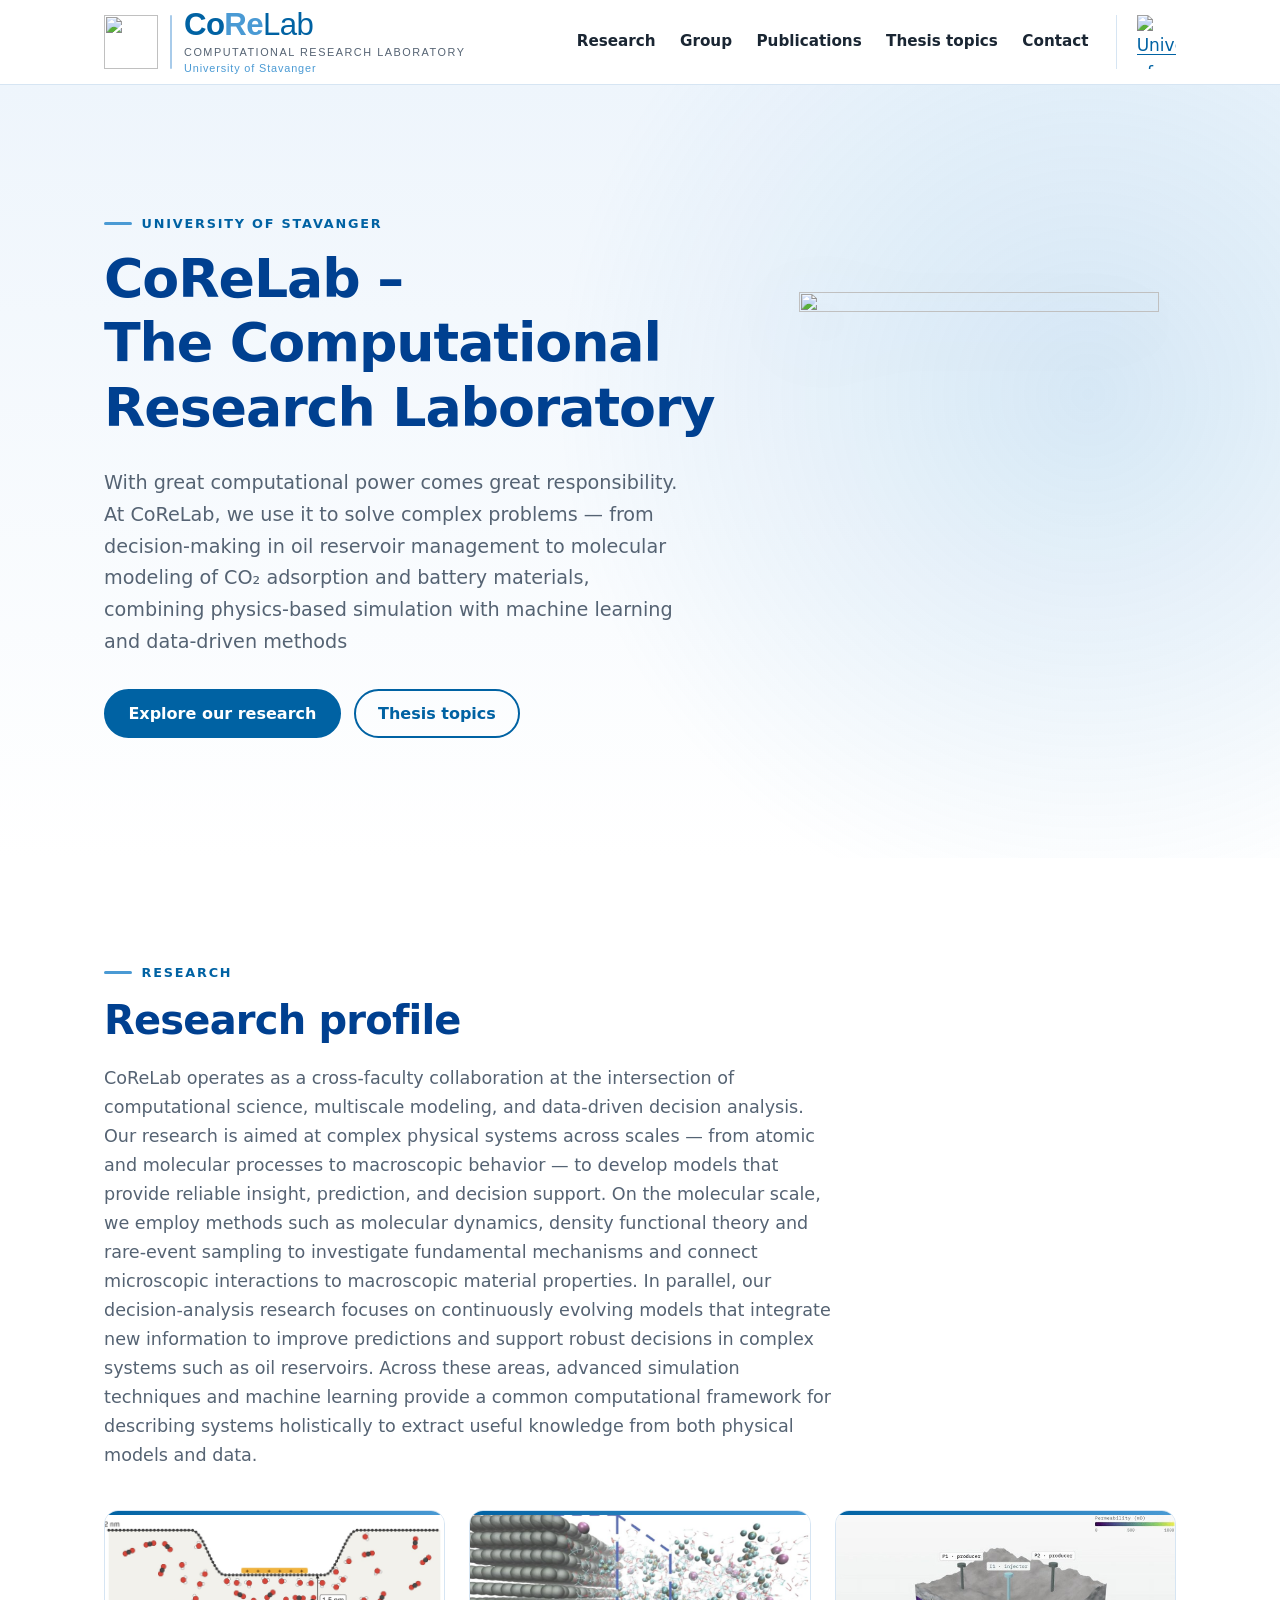
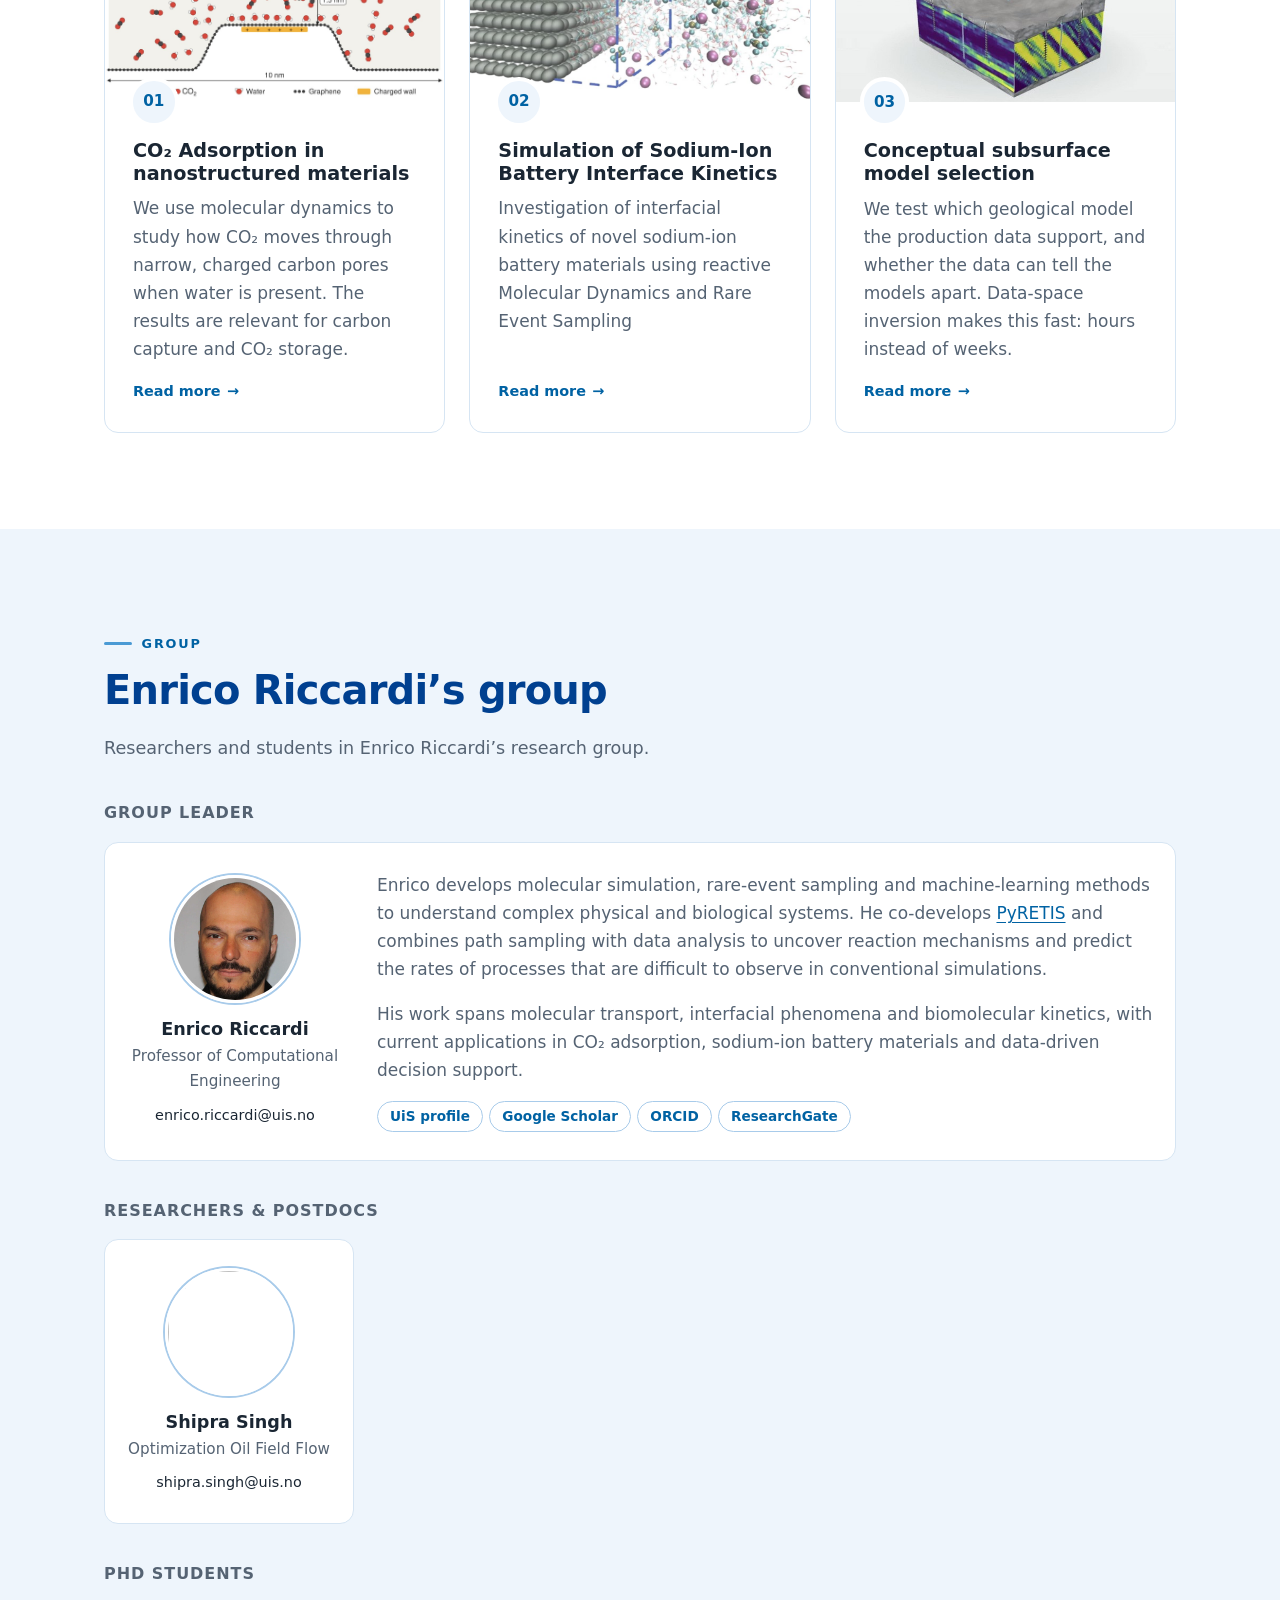
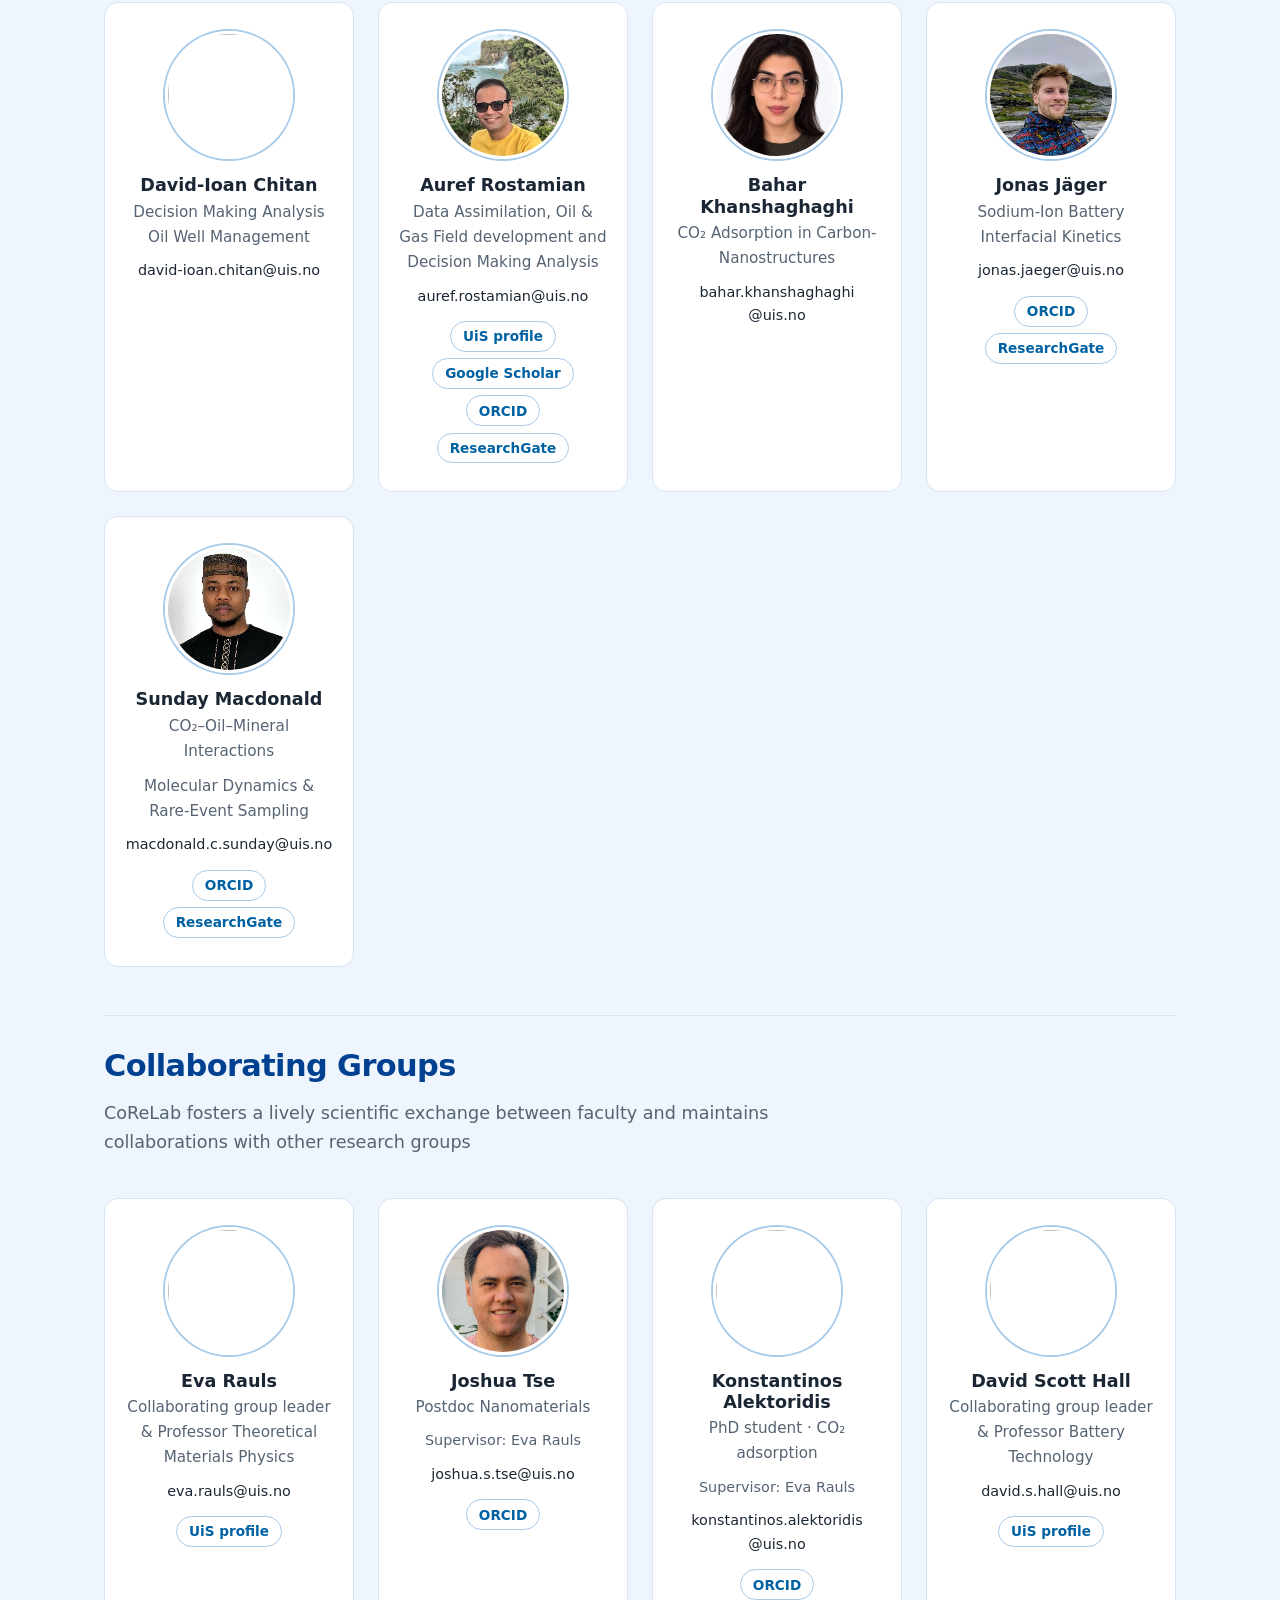
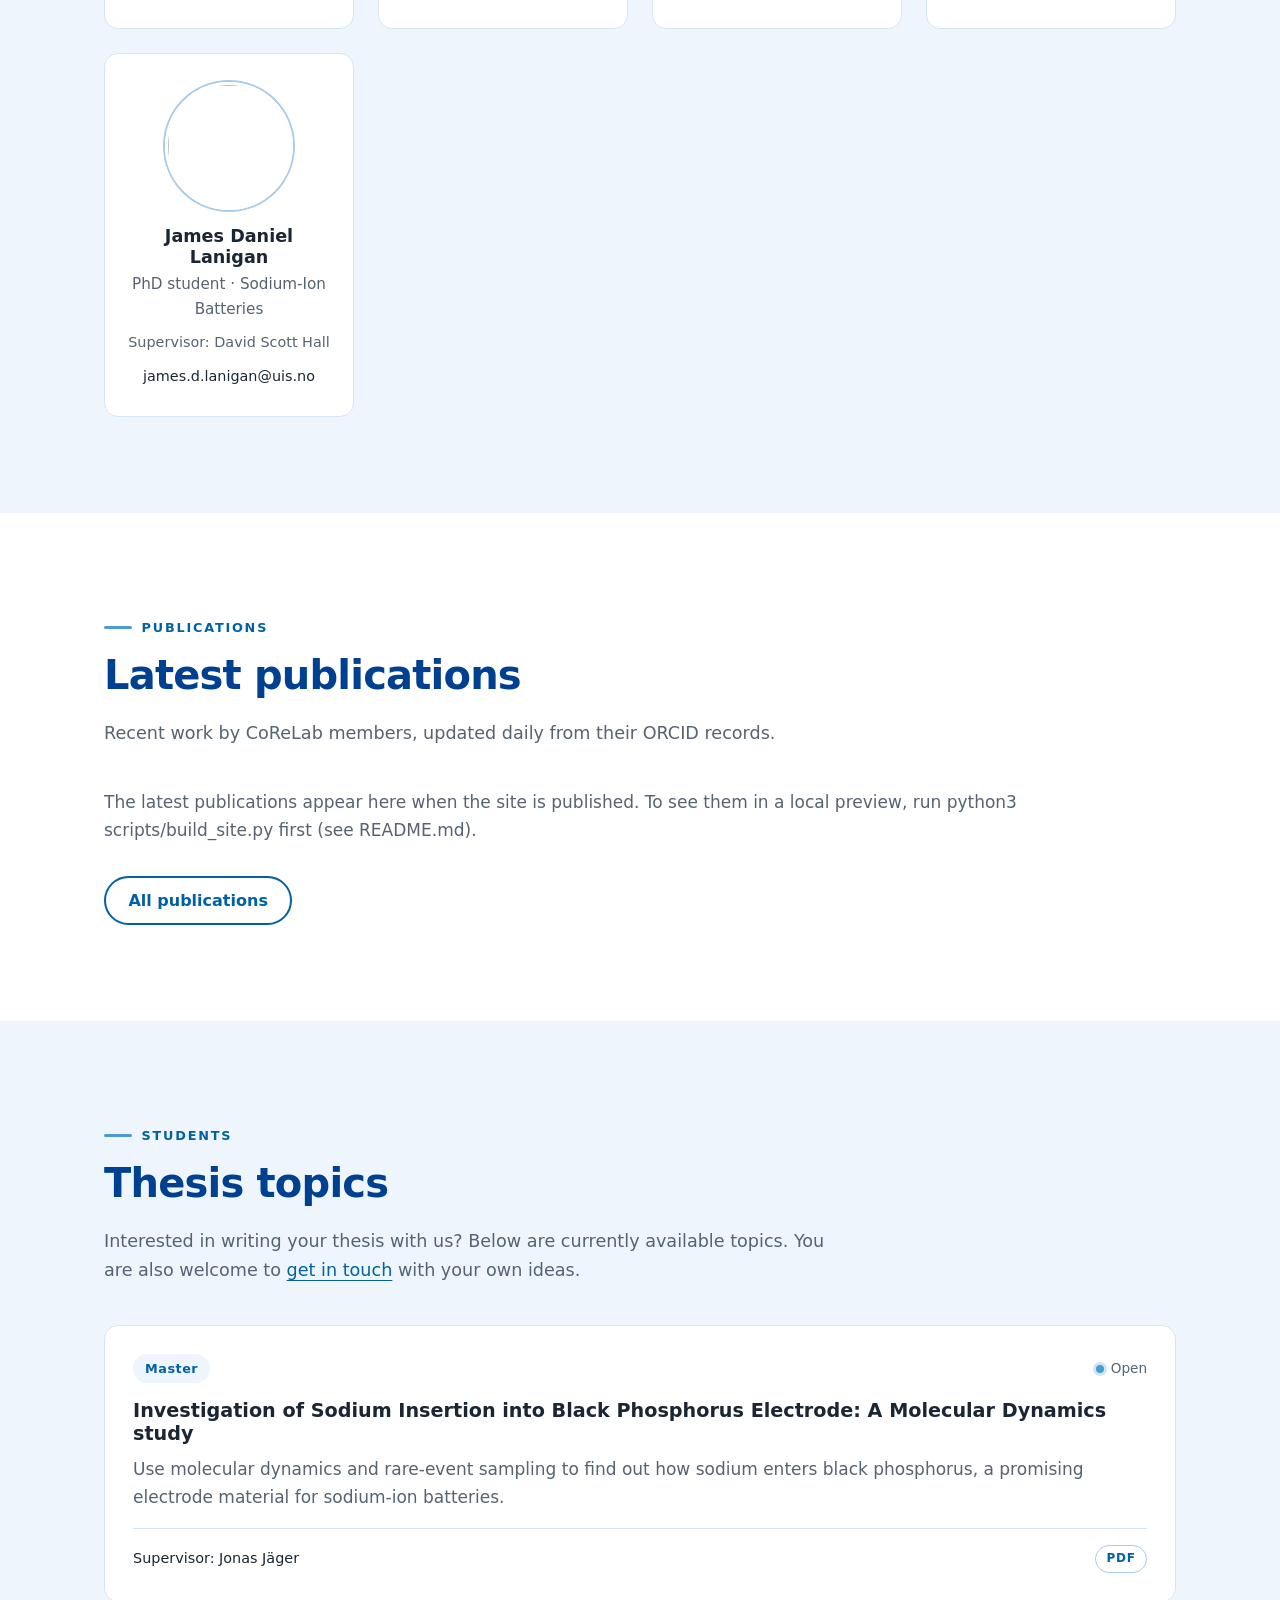
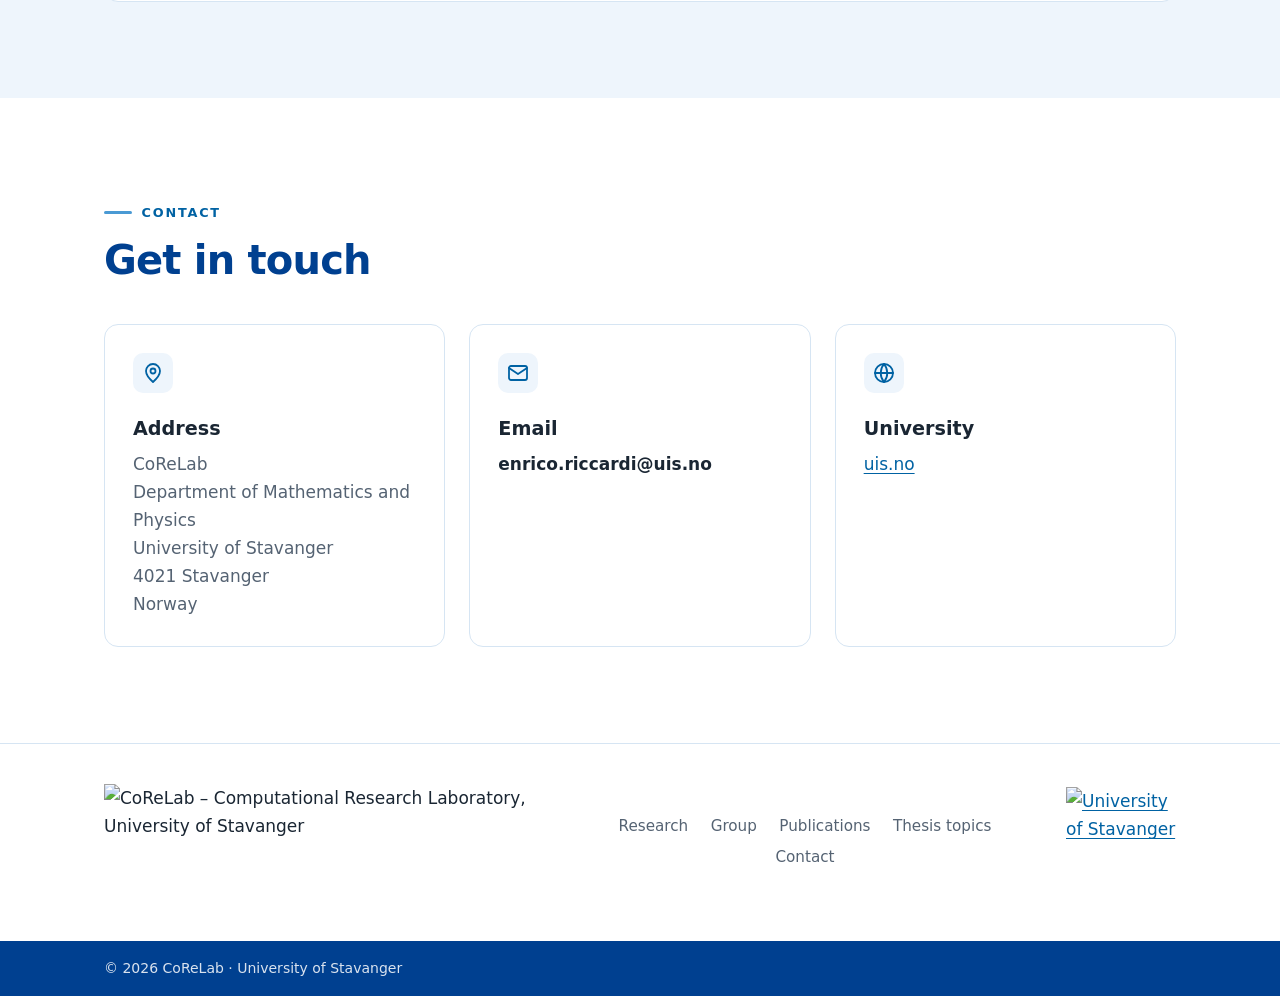
==== commit 874a976e: "Revise article details and enhance member profiles Updated article content and added profile links f" ====
--- a/index.html
+++ b/index.html
@@ -101,8 +101,8 @@
           <article class="card topic">
             <img class="topic-thumb" src="Images/research/conceptual-models-thumb.jpg" alt="" width="640" height="360">
             <span class="topic-num">03</span>
-            <h3><a class="card-link" href="research/oil-field-decisions.html">Decision making analysis in oil field management</a></h3>
-            <p>Several geological models can often explain the same production data from an oil field. Using data-space inversion and posterior predictive model comparison, we test which ones the data support and whether they can be told apart at all, so that field decisions rest on evidence.</p>
+            <h3><a class="card-link" href="research/oil-field-decisions.html">Conceptual subsurface model selection </a></h3>
+            <p>We test which geological model the production data support, and whether the data can tell the models apart. Data-space inversion makes this fast: hours instead of weeks.</p>
             <span class="card-more" aria-hidden="true">Read more</span>
           </article>
           <!-- The page research/co2-in-crude-oil.html (Molecular modeling of CO₂ dynamics in crude oil)
@@ -172,6 +172,12 @@
             <h4>Auref Rostamian</h4>
             <p class="role">Data Assimilation, Oil & Gas Field development and Decision Making Analysis</p>
             <p class="member-email">auref.rostamian<wbr>@uis.no</p>
+            <div class="profile-links">
+                <a href="https://www.uis.no/en/profile/4756">UiS profile</a>
+                <a href="https://scholar.google.com/citations?hl=en&user=uxoqZ_UAAAAJ">Google Scholar</a>
+                <a href="https://orcid.org/0000-0002-9624-3095">ORCID</a>
+                <a href="https://www.researchgate.net/profile/Auref-Rostamian">ResearchGate</a>
+              </div>
           </article>
           <article class="member">
             <img class="avatar" src="Images/members/bahar-khanshaghaghi.jpg" alt="" width="128" height="128">
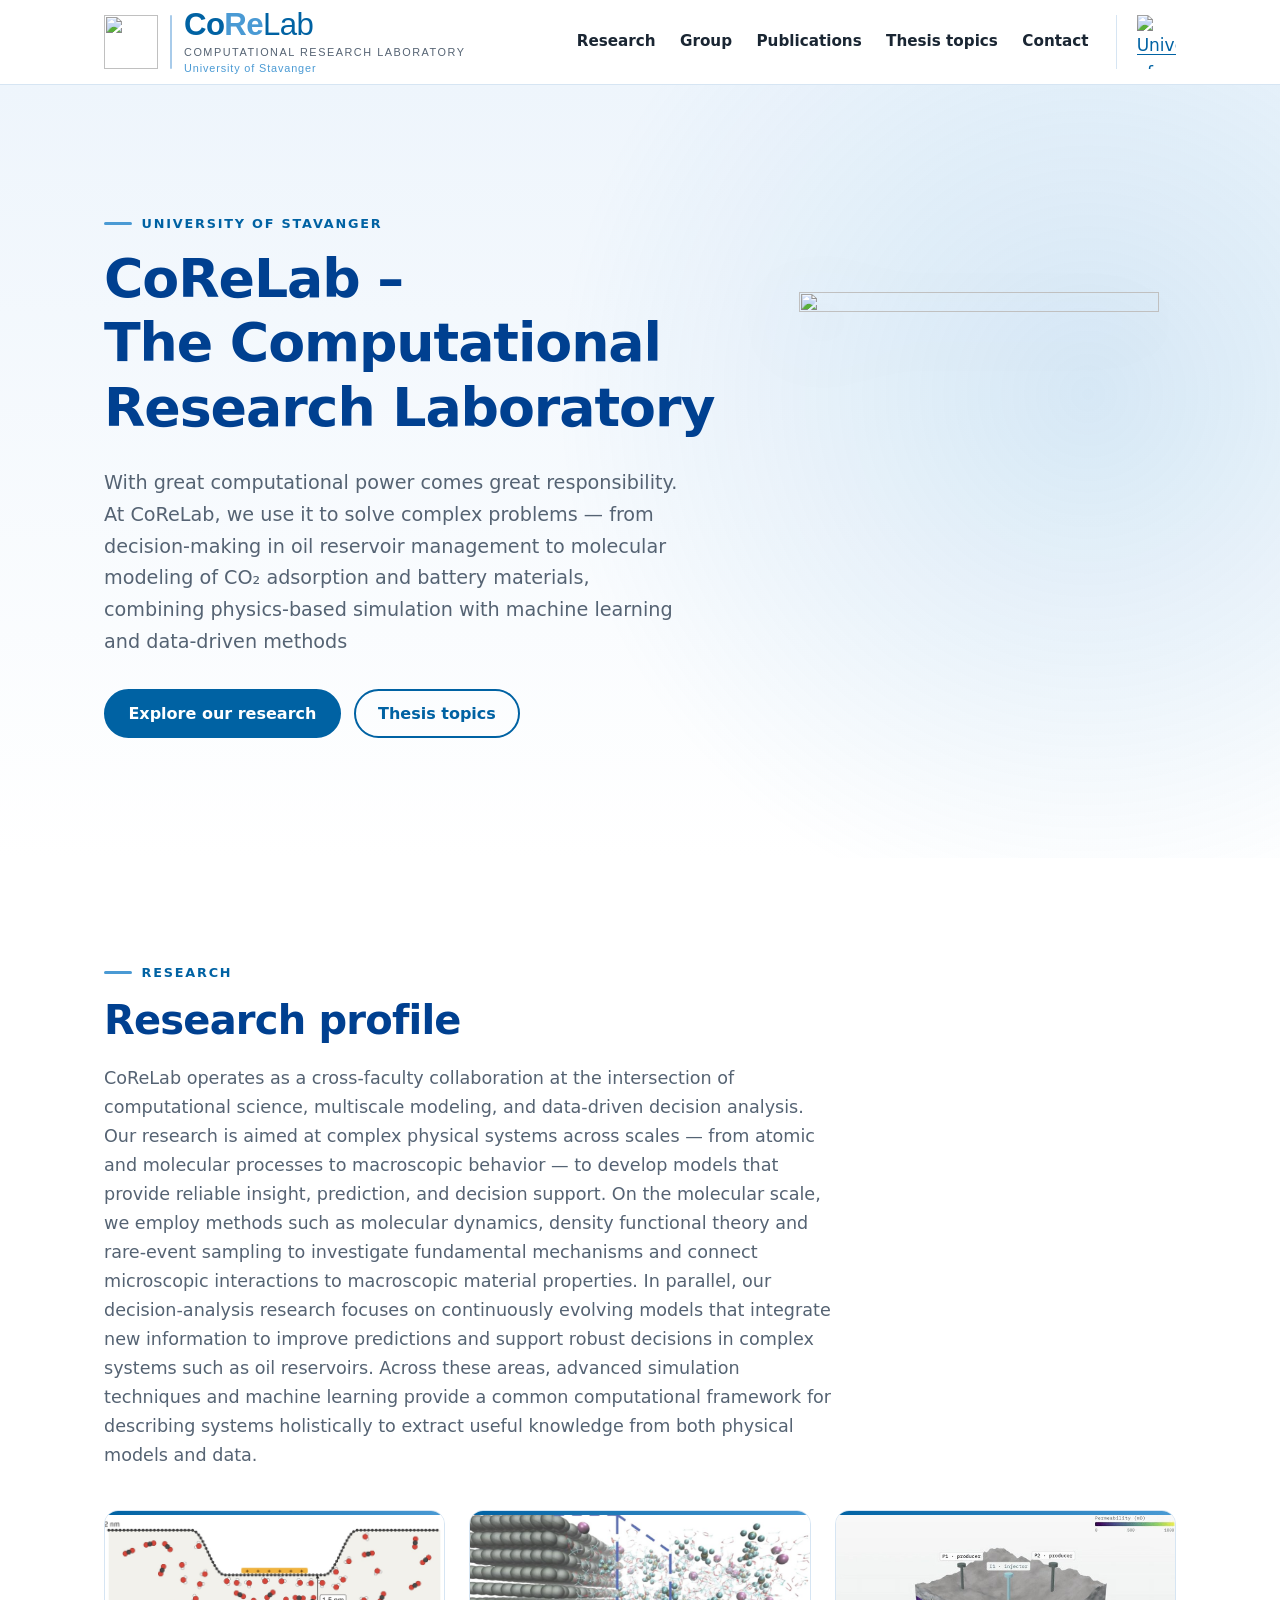
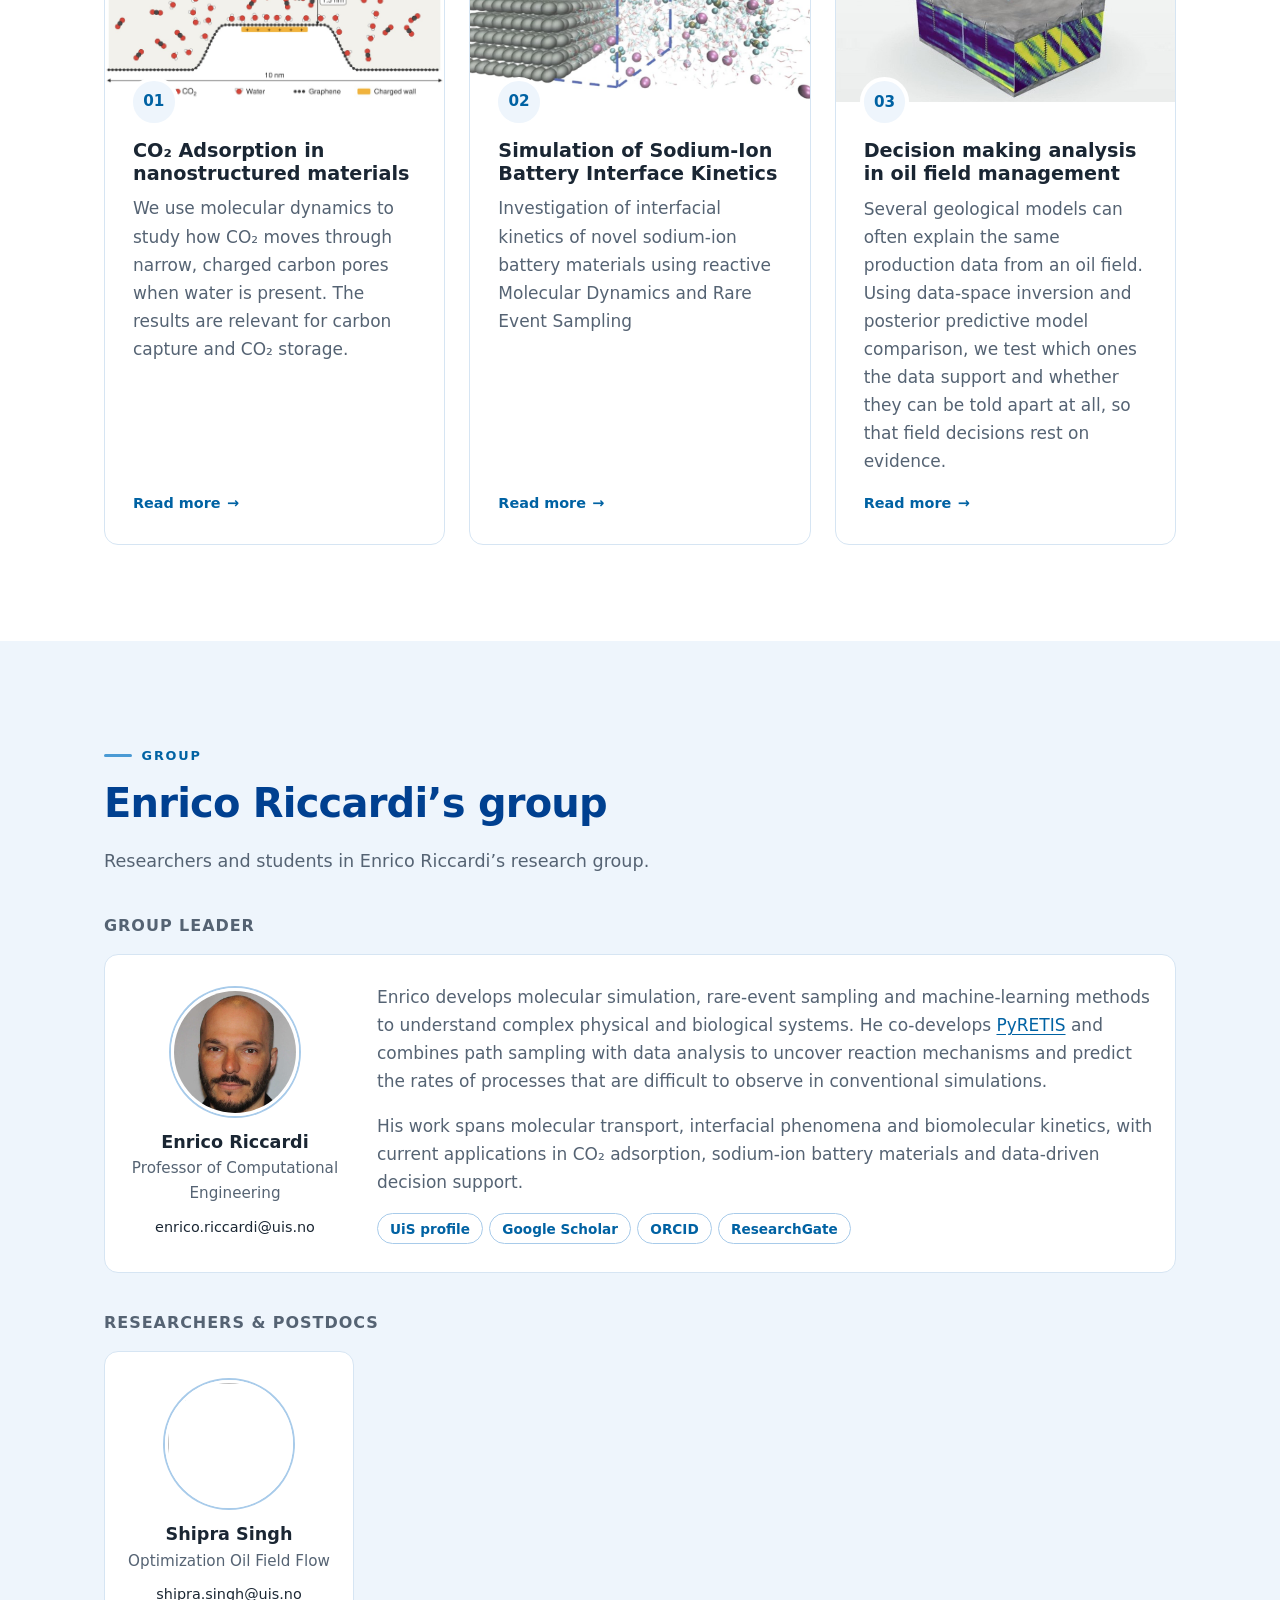
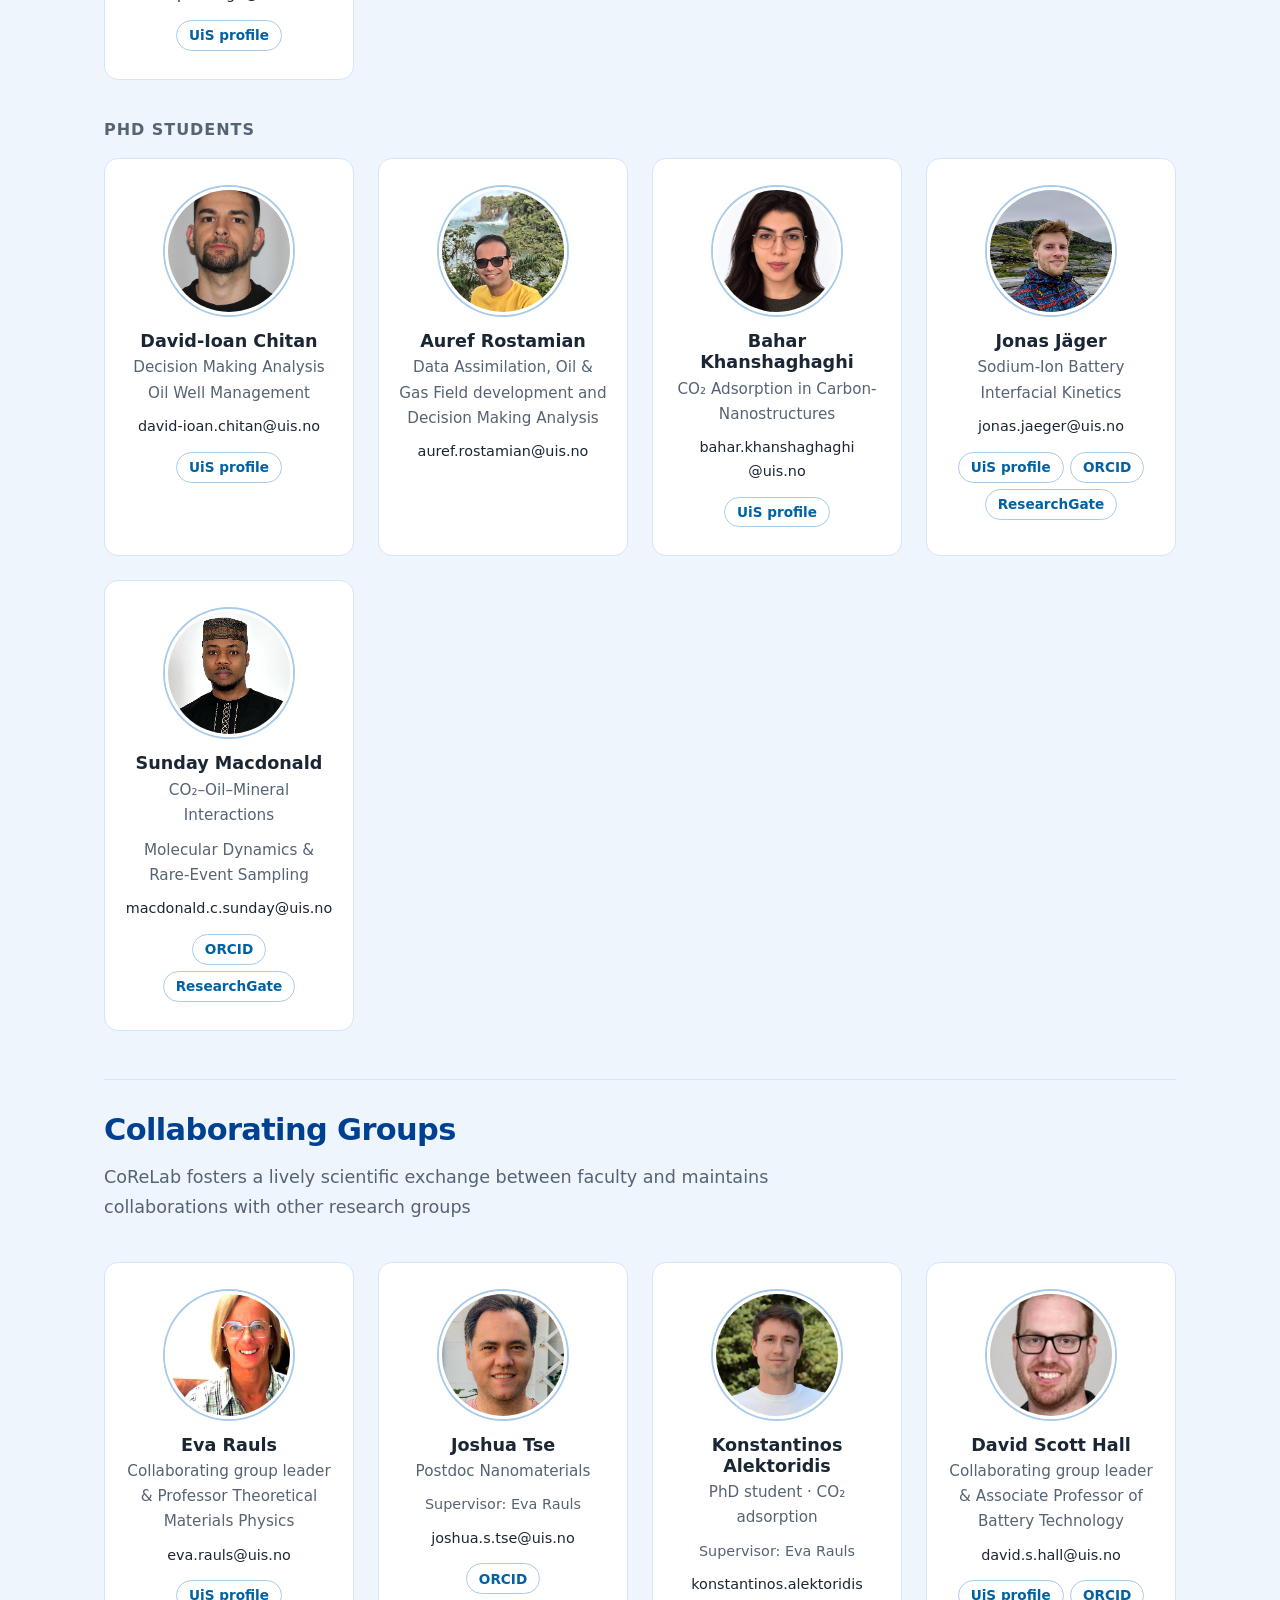
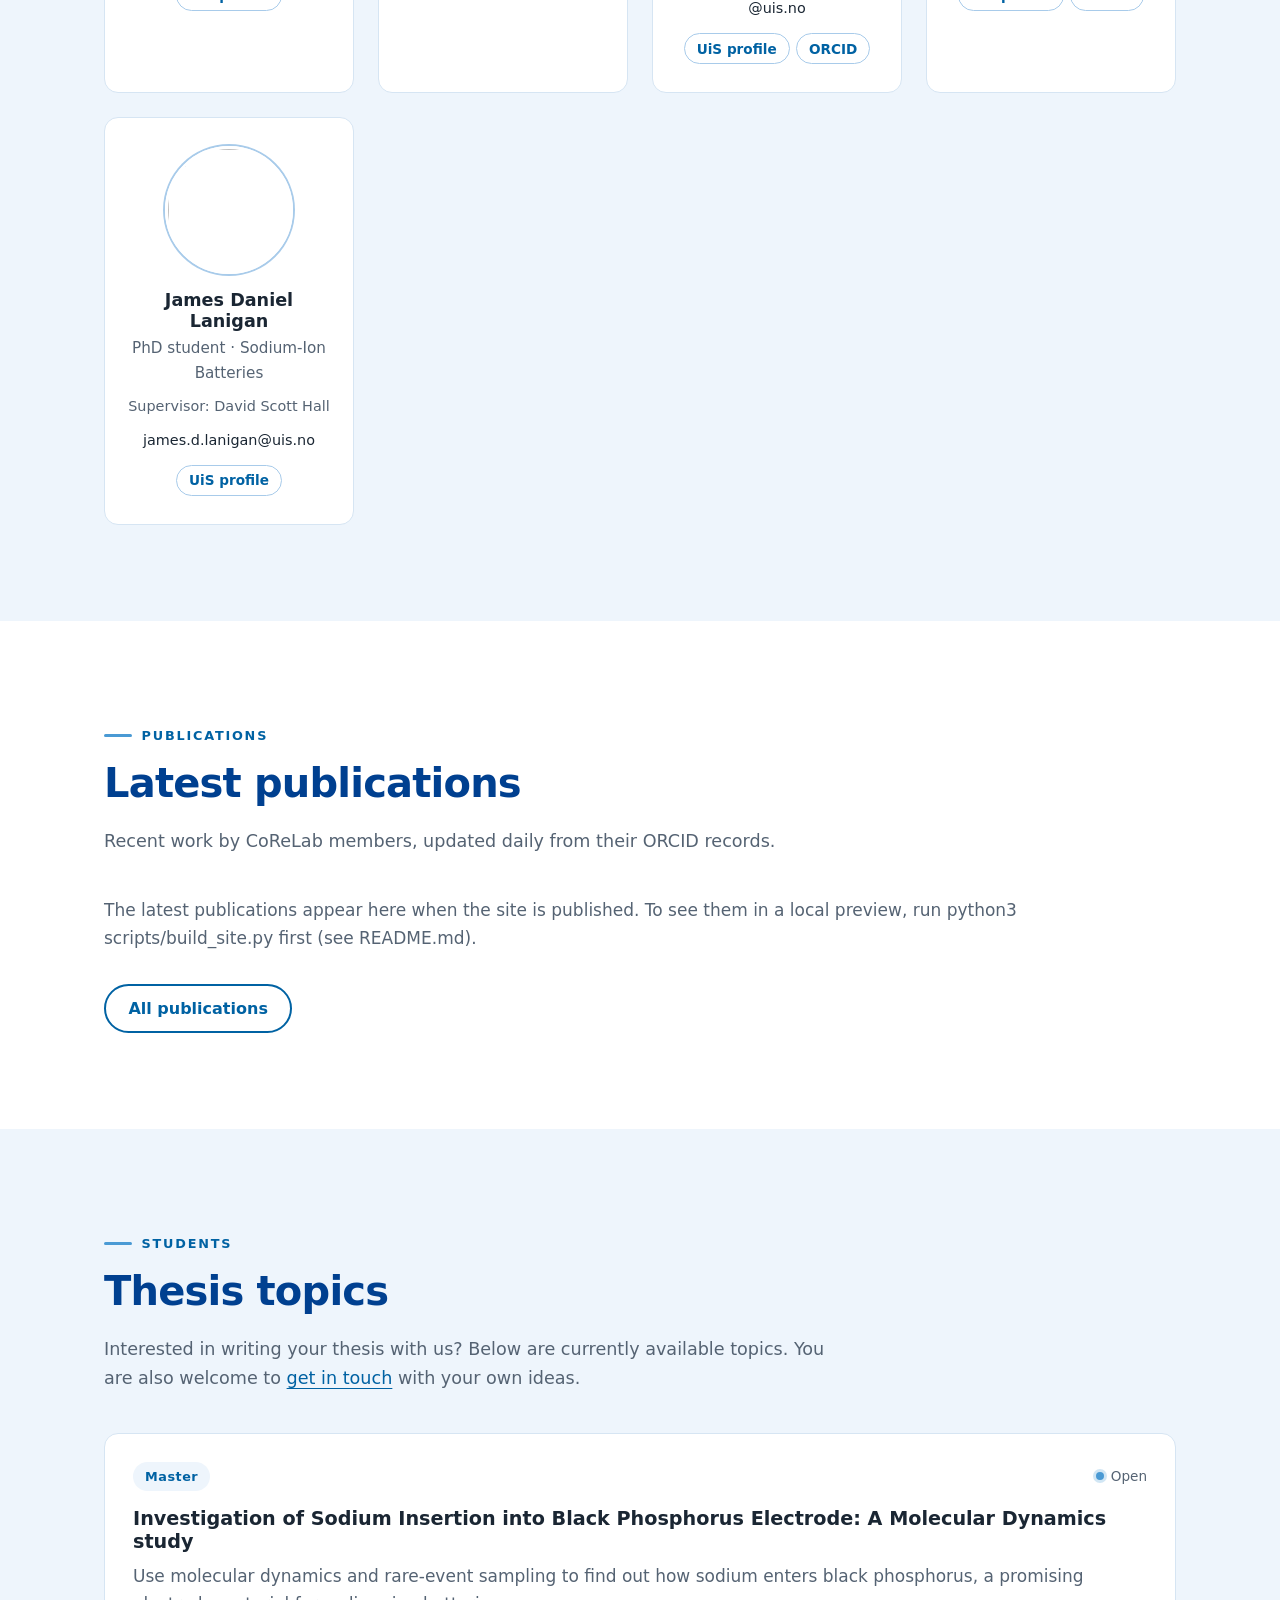
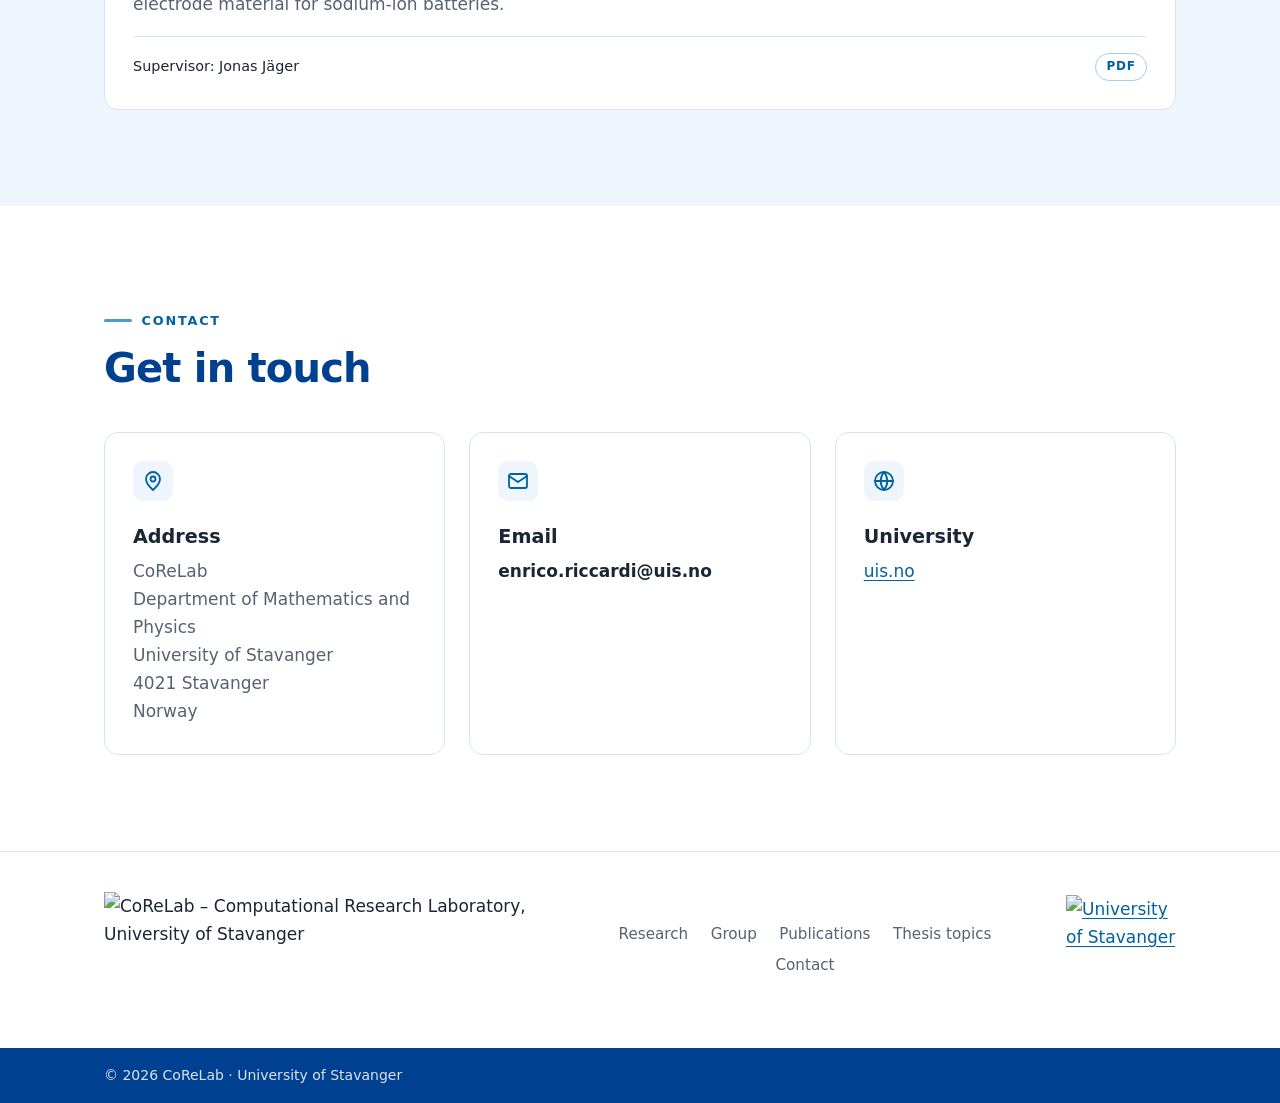
==== commit fb934d52: "Add member portraits, UiS profile links and Hall's ORCID Taken from Enrico's unmerged update-uis-con" ====
--- a/index.html
+++ b/index.html
@@ -101,8 +101,8 @@
           <article class="card topic">
             <img class="topic-thumb" src="Images/research/conceptual-models-thumb.jpg" alt="" width="640" height="360">
             <span class="topic-num">03</span>
-            <h3><a class="card-link" href="research/oil-field-decisions.html">Conceptual subsurface model selection </a></h3>
-            <p>We test which geological model the production data support, and whether the data can tell the models apart. Data-space inversion makes this fast: hours instead of weeks.</p>
+            <h3><a class="card-link" href="research/oil-field-decisions.html">Decision making analysis in oil field management</a></h3>
+            <p>Several geological models can often explain the same production data from an oil field. Using data-space inversion and posterior predictive model comparison, we test which ones the data support and whether they can be told apart at all, so that field decisions rest on evidence.</p>
             <span class="card-more" aria-hidden="true">Read more</span>
           </article>
           <!-- The page research/co2-in-crude-oil.html (Molecular modeling of CO₂ dynamics in crude oil)
@@ -156,34 +156,37 @@
             <h4>Shipra Singh</h4>
             <p class="role">Optimization Oil Field Flow</p>
             <p class="member-email">shipra.singh<wbr>@uis.no</p>
+            <div class="profile-links">
+              <a href="https://www.uis.no/nb/profile/shipra-singh">UiS profile</a>
+            </div>
           </article>
         </div>
 
         <h3 class="subhead">PhD students</h3>
         <div class="member-grid">
           <article class="member">
-            <img class="avatar" src="Images/members/placeholder.svg" alt="" width="128" height="128">
+            <img class="avatar" src="Images/members/david-ioan-chitan.jpg" alt="" width="128" height="128">
             <h4>David-Ioan Chitan</h4>
             <p class="role">Decision Making Analysis Oil Well Management</p>
             <p class="member-email">david-ioan.chitan<wbr>@uis.no</p>
+            <div class="profile-links">
+              <a href="https://www.uis.no/nb/profile/david-ioan-chitan">UiS profile</a>
+            </div>
           </article>
           <article class="member">
             <img class="avatar" src="Images/members/Auref Rostamian.jpg" alt="" width="128" height="128">
             <h4>Auref Rostamian</h4>
             <p class="role">Data Assimilation, Oil & Gas Field development and Decision Making Analysis</p>
             <p class="member-email">auref.rostamian<wbr>@uis.no</p>
-            <div class="profile-links">
-                <a href="https://www.uis.no/en/profile/4756">UiS profile</a>
-                <a href="https://scholar.google.com/citations?hl=en&user=uxoqZ_UAAAAJ">Google Scholar</a>
-                <a href="https://orcid.org/0000-0002-9624-3095">ORCID</a>
-                <a href="https://www.researchgate.net/profile/Auref-Rostamian">ResearchGate</a>
-              </div>
           </article>
           <article class="member">
             <img class="avatar" src="Images/members/bahar-khanshaghaghi.jpg" alt="" width="128" height="128">
             <h4>Bahar Khanshaghaghi</h4>
             <p class="role">CO₂ Adsorption in Carbon-Nanostructures</p>
             <p class="member-email">bahar.khanshaghaghi<wbr>@uis.no</p>
+            <div class="profile-links">
+              <a href="https://www.uis.no/nb/profile/bahar-khanshaghaghi">UiS profile</a>
+            </div>
           </article>
           <article class="member">
             <img class="avatar" src="Images/members/IMG_Jonas.jpg" alt="" width="128" height="128">
@@ -191,6 +194,7 @@
             <p class="role">Sodium-Ion Battery Interfacial Kinetics</p>
             <p class="member-email">jonas.jaeger<wbr>@uis.no</p>
             <div class="profile-links">
+              <a href="https://www.uis.no/nb/profile/jonas-jaeger">UiS profile</a>
               <a href="https://orcid.org/0009-0006-6457-6027">ORCID</a>
               <a href="https://www.researchgate.net/profile/Jonas-Jaeger-10">ResearchGate</a>
             </div>
@@ -215,7 +219,7 @@
           </header>
           <div class="member-grid">
             <article class="member">
-              <img class="avatar" src="Images/members/placeholder.svg" alt="" width="128" height="128">
+              <img class="avatar" src="Images/members/eva-rauls.jpg" alt="" width="128" height="128">
               <h4>Eva Rauls</h4>
               <p class="role">Collaborating group leader & Professor Theoretical Materials Physics</p>
               <p class="member-email">eva.rauls<wbr>@uis.no</p>
@@ -234,22 +238,24 @@
               </div>
             </article>
             <article class="member">
-              <img class="avatar" src="Images/members/placeholder.svg" alt="" width="128" height="128">
+              <img class="avatar" src="Images/members/konstantinos-alektoridis.jpg" alt="" width="128" height="128">
               <h4>Konstantinos Alektoridis</h4>
               <p class="role">PhD student · CO₂ adsorption</p>
               <p class="member-supervisor">Supervisor: Eva Rauls</p>
               <p class="member-email">konstantinos.alektoridis<wbr>@uis.no</p>
               <div class="profile-links">
+                <a href="https://www.uis.no/nb/profile/konstantinos-alektoridis">UiS profile</a>
                 <a href="https://orcid.org/0009-0009-2684-1581">ORCID</a>
               </div>
             </article>
             <article class="member">
-              <img class="avatar" src="Images/members/placeholder.svg" alt="" width="128" height="128">
+              <img class="avatar" src="Images/members/david-scott-hall.jpg" alt="" width="128" height="128">
               <h4>David Scott Hall</h4>
-              <p class="role">Collaborating group leader & Professor Battery Technology</p>
+              <p class="role">Collaborating group leader & Associate Professor of Battery Technology</p>
               <p class="member-email">david.s.hall<wbr>@uis.no</p>
               <div class="profile-links">
                 <a href="https://www.uis.no/en/profile/david-scott-hall">UiS profile</a>
+                <a href="https://orcid.org/0000-0001-9632-0399">ORCID</a>
               </div>
             </article>
             <article class="member">
@@ -258,6 +264,9 @@
               <p class="role">PhD student · Sodium-Ion Batteries</p>
               <p class="member-supervisor">Supervisor: David Scott Hall</p>
               <p class="member-email">james.d.lanigan<wbr>@uis.no</p>
+              <div class="profile-links">
+                <a href="https://www.uis.no/nb/profile/james-daniel-lanigan">UiS profile</a>
+              </div>
             </article>
           </div>
         </section>
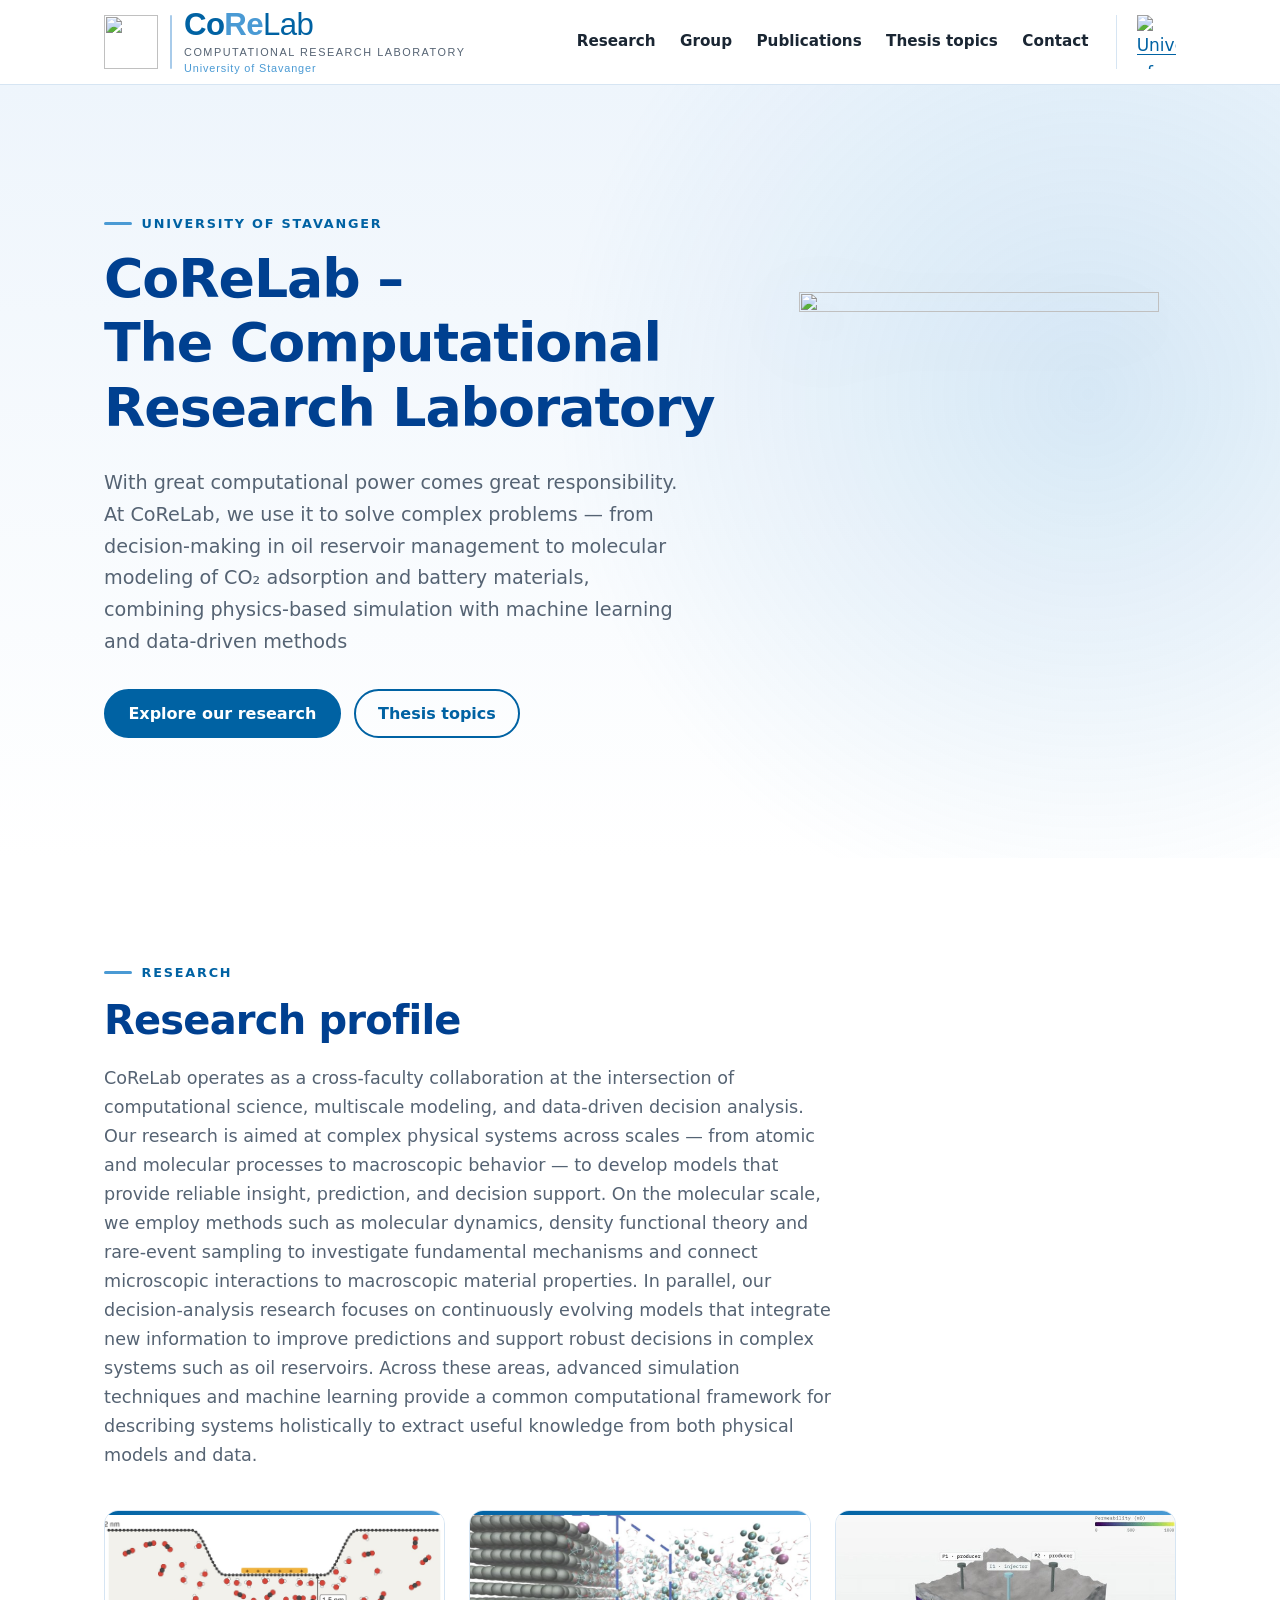
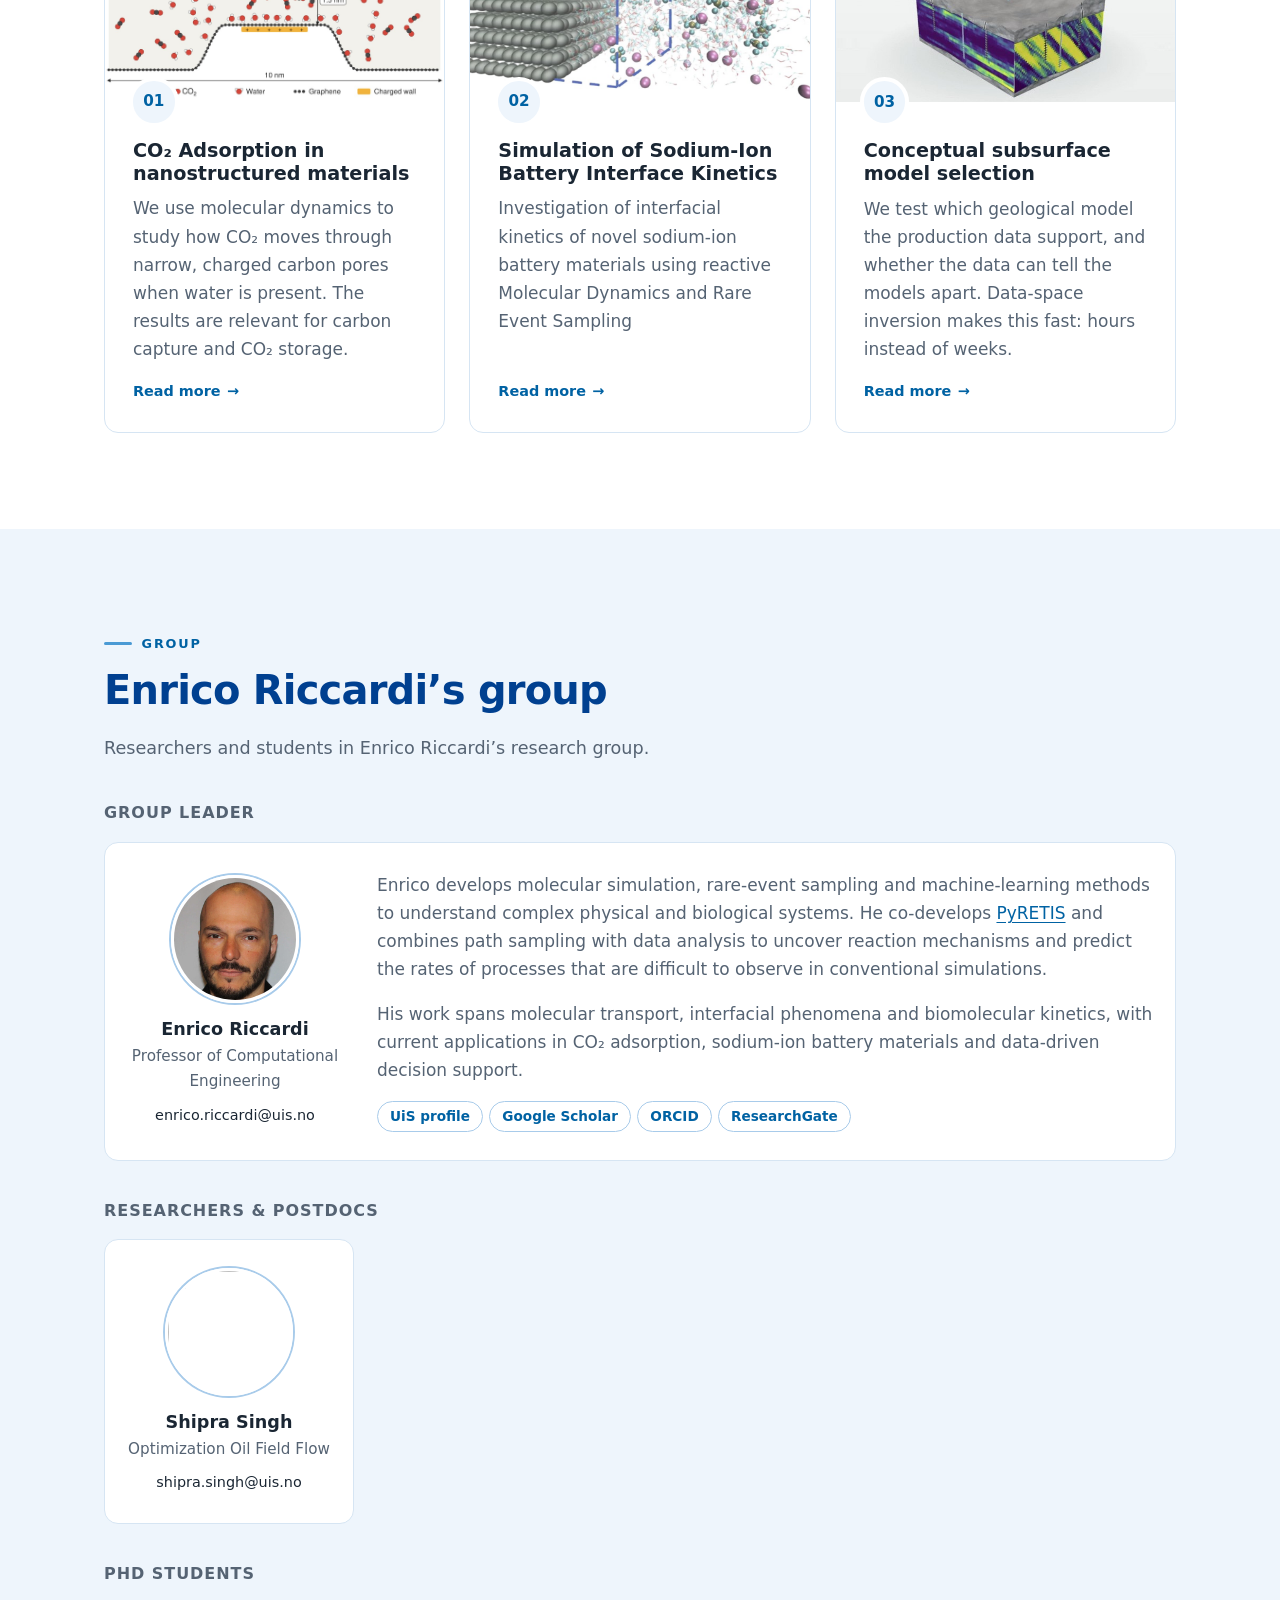
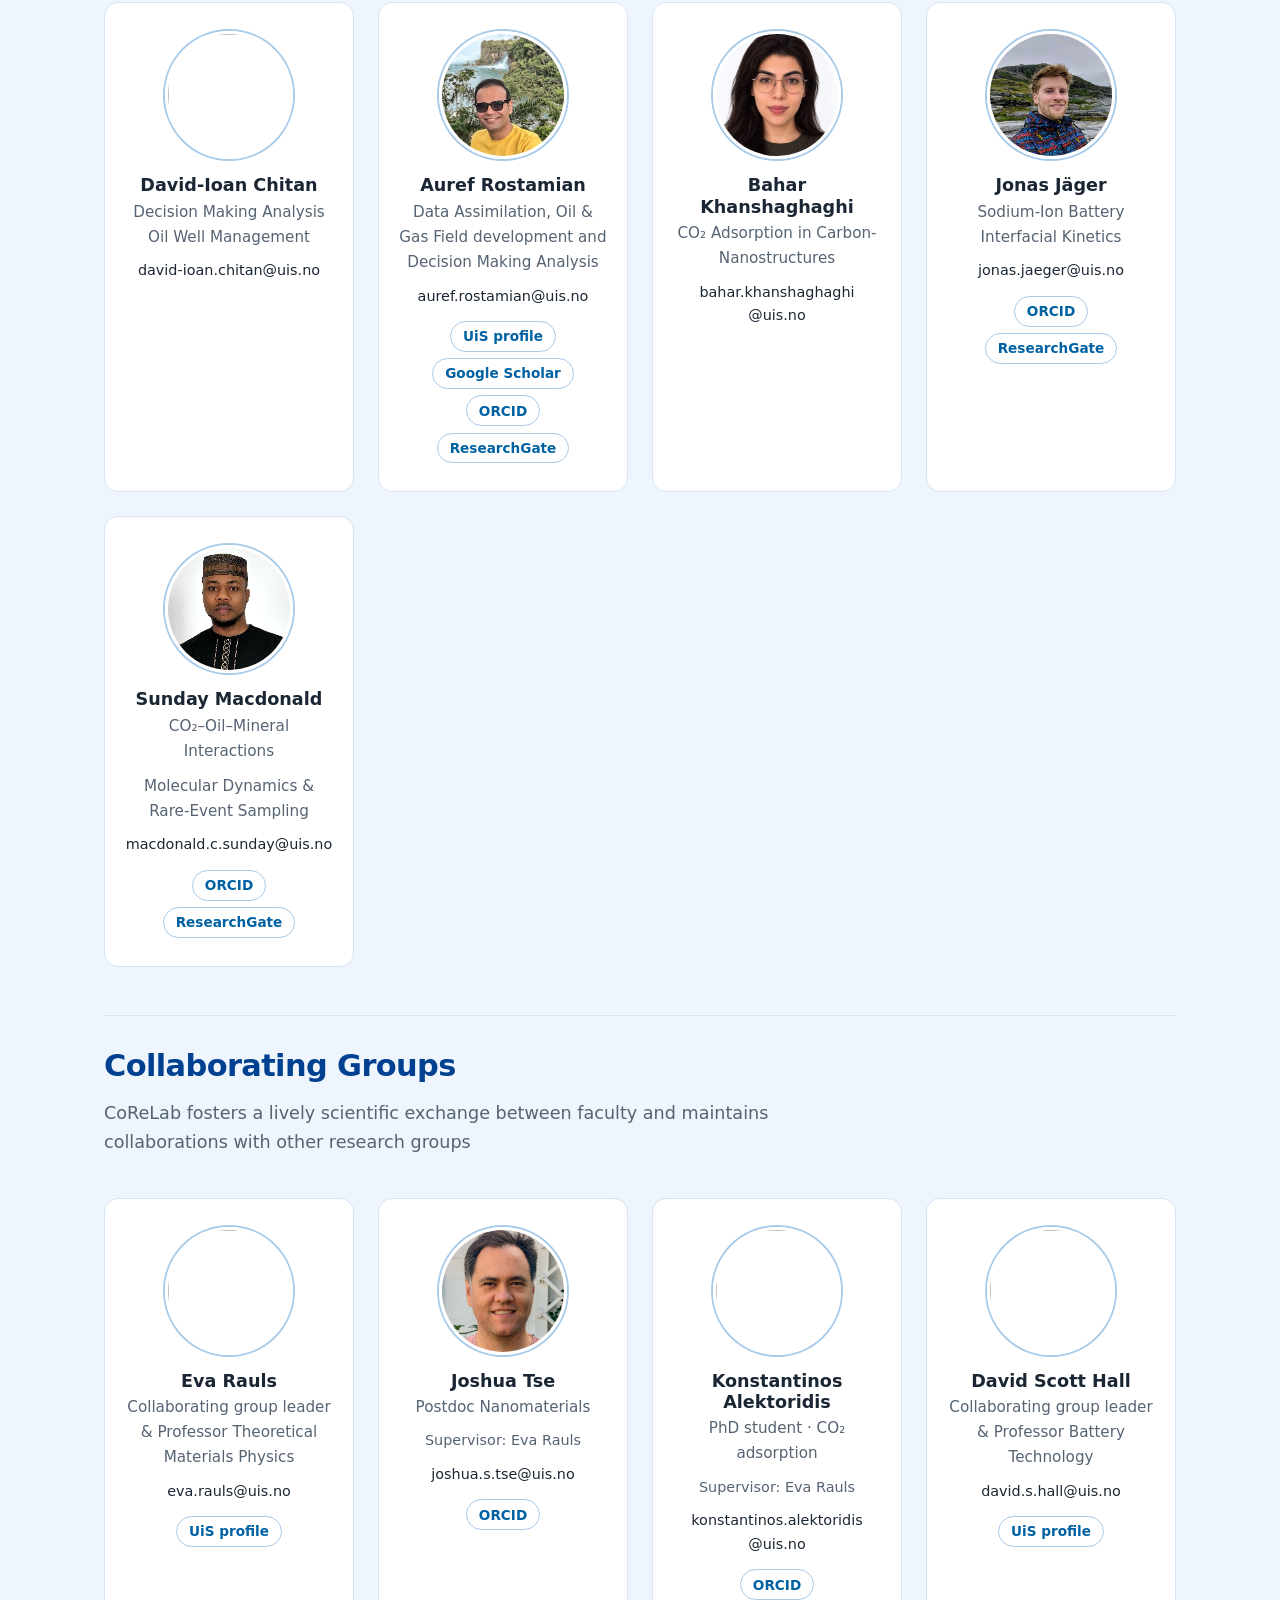
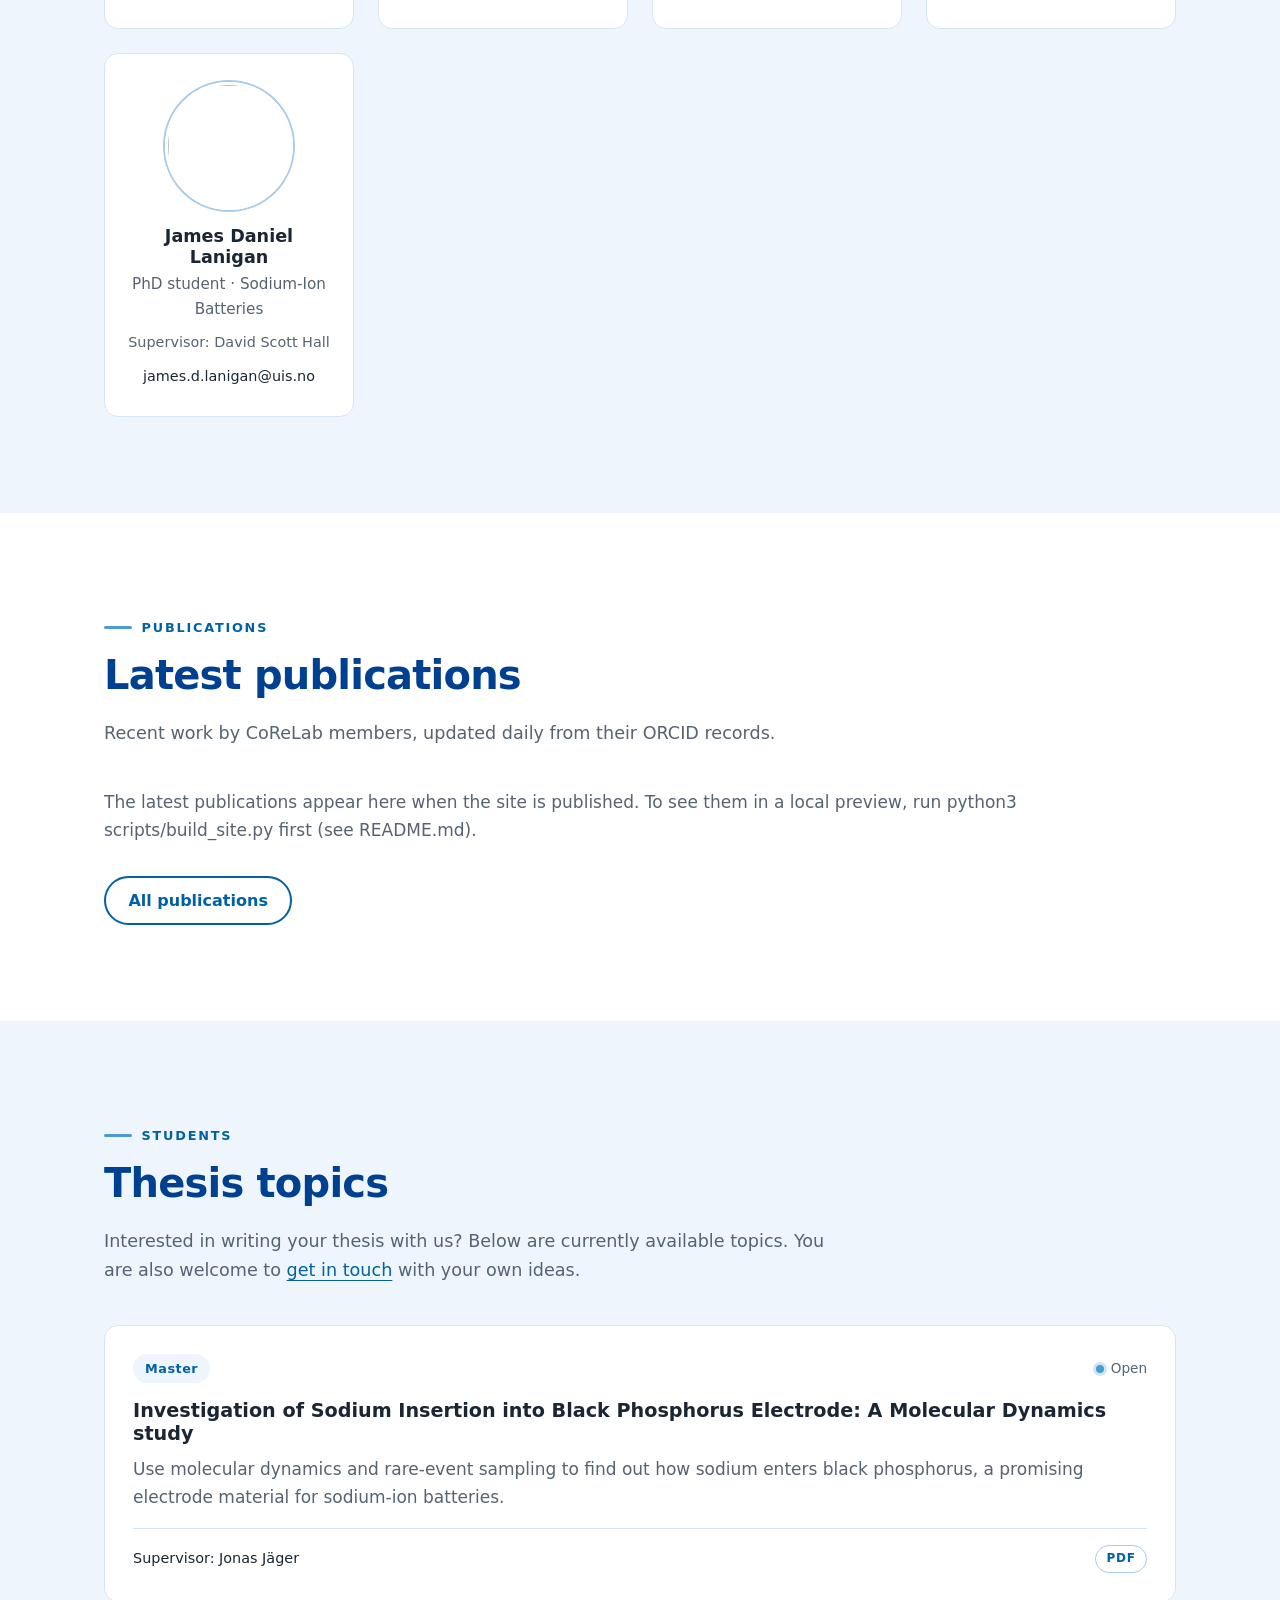
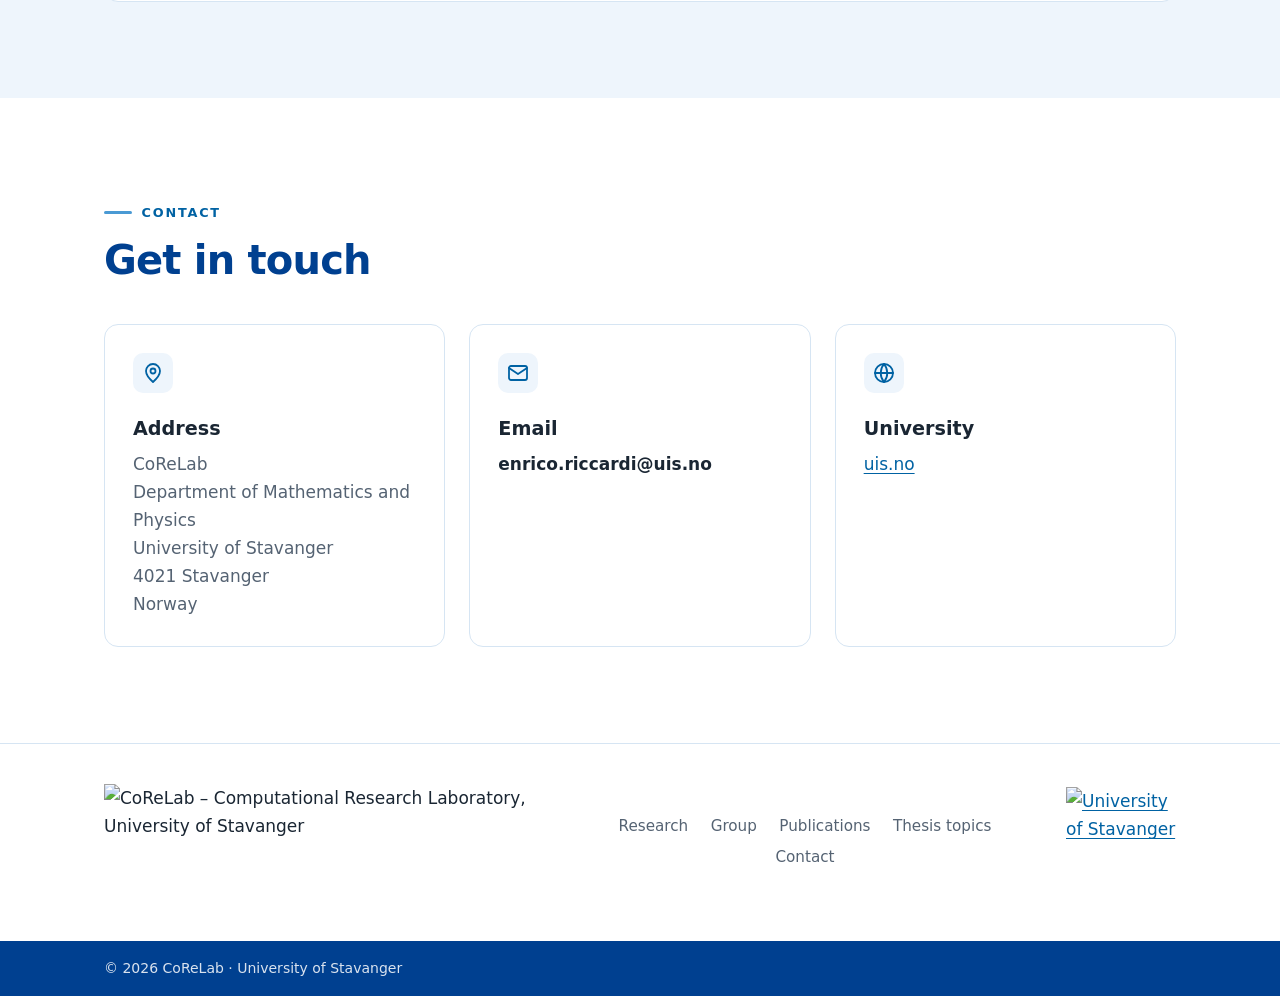
==== commit 94f90fe8: "Merge pull request #32 from CoReLab-UiS/Aurefpe-patch-2 Revise article details and enhance member pr" ====
--- a/index.html
+++ b/index.html
@@ -101,8 +101,8 @@
           <article class="card topic">
             <img class="topic-thumb" src="Images/research/conceptual-models-thumb.jpg" alt="" width="640" height="360">
             <span class="topic-num">03</span>
-            <h3><a class="card-link" href="research/oil-field-decisions.html">Decision making analysis in oil field management</a></h3>
-            <p>Several geological models can often explain the same production data from an oil field. Using data-space inversion and posterior predictive model comparison, we test which ones the data support and whether they can be told apart at all, so that field decisions rest on evidence.</p>
+            <h3><a class="card-link" href="research/oil-field-decisions.html">Conceptual subsurface model selection </a></h3>
+            <p>We test which geological model the production data support, and whether the data can tell the models apart. Data-space inversion makes this fast: hours instead of weeks.</p>
             <span class="card-more" aria-hidden="true">Read more</span>
           </article>
           <!-- The page research/co2-in-crude-oil.html (Molecular modeling of CO₂ dynamics in crude oil)
@@ -156,37 +156,34 @@
             <h4>Shipra Singh</h4>
             <p class="role">Optimization Oil Field Flow</p>
             <p class="member-email">shipra.singh<wbr>@uis.no</p>
-            <div class="profile-links">
-              <a href="https://www.uis.no/nb/profile/shipra-singh">UiS profile</a>
-            </div>
           </article>
         </div>
 
         <h3 class="subhead">PhD students</h3>
         <div class="member-grid">
           <article class="member">
-            <img class="avatar" src="Images/members/david-ioan-chitan.jpg" alt="" width="128" height="128">
+            <img class="avatar" src="Images/members/placeholder.svg" alt="" width="128" height="128">
             <h4>David-Ioan Chitan</h4>
             <p class="role">Decision Making Analysis Oil Well Management</p>
             <p class="member-email">david-ioan.chitan<wbr>@uis.no</p>
-            <div class="profile-links">
-              <a href="https://www.uis.no/nb/profile/david-ioan-chitan">UiS profile</a>
-            </div>
           </article>
           <article class="member">
             <img class="avatar" src="Images/members/Auref Rostamian.jpg" alt="" width="128" height="128">
             <h4>Auref Rostamian</h4>
             <p class="role">Data Assimilation, Oil & Gas Field development and Decision Making Analysis</p>
             <p class="member-email">auref.rostamian<wbr>@uis.no</p>
+            <div class="profile-links">
+                <a href="https://www.uis.no/en/profile/4756">UiS profile</a>
+                <a href="https://scholar.google.com/citations?hl=en&user=uxoqZ_UAAAAJ">Google Scholar</a>
+                <a href="https://orcid.org/0000-0002-9624-3095">ORCID</a>
+                <a href="https://www.researchgate.net/profile/Auref-Rostamian">ResearchGate</a>
+              </div>
           </article>
           <article class="member">
             <img class="avatar" src="Images/members/bahar-khanshaghaghi.jpg" alt="" width="128" height="128">
             <h4>Bahar Khanshaghaghi</h4>
             <p class="role">CO₂ Adsorption in Carbon-Nanostructures</p>
             <p class="member-email">bahar.khanshaghaghi<wbr>@uis.no</p>
-            <div class="profile-links">
-              <a href="https://www.uis.no/nb/profile/bahar-khanshaghaghi">UiS profile</a>
-            </div>
           </article>
           <article class="member">
             <img class="avatar" src="Images/members/IMG_Jonas.jpg" alt="" width="128" height="128">
@@ -194,7 +191,6 @@
             <p class="role">Sodium-Ion Battery Interfacial Kinetics</p>
             <p class="member-email">jonas.jaeger<wbr>@uis.no</p>
             <div class="profile-links">
-              <a href="https://www.uis.no/nb/profile/jonas-jaeger">UiS profile</a>
               <a href="https://orcid.org/0009-0006-6457-6027">ORCID</a>
               <a href="https://www.researchgate.net/profile/Jonas-Jaeger-10">ResearchGate</a>
             </div>
@@ -219,7 +215,7 @@
           </header>
           <div class="member-grid">
             <article class="member">
-              <img class="avatar" src="Images/members/eva-rauls.jpg" alt="" width="128" height="128">
+              <img class="avatar" src="Images/members/placeholder.svg" alt="" width="128" height="128">
               <h4>Eva Rauls</h4>
               <p class="role">Collaborating group leader & Professor Theoretical Materials Physics</p>
               <p class="member-email">eva.rauls<wbr>@uis.no</p>
@@ -238,24 +234,22 @@
               </div>
             </article>
             <article class="member">
-              <img class="avatar" src="Images/members/konstantinos-alektoridis.jpg" alt="" width="128" height="128">
+              <img class="avatar" src="Images/members/placeholder.svg" alt="" width="128" height="128">
               <h4>Konstantinos Alektoridis</h4>
               <p class="role">PhD student · CO₂ adsorption</p>
               <p class="member-supervisor">Supervisor: Eva Rauls</p>
               <p class="member-email">konstantinos.alektoridis<wbr>@uis.no</p>
               <div class="profile-links">
-                <a href="https://www.uis.no/nb/profile/konstantinos-alektoridis">UiS profile</a>
                 <a href="https://orcid.org/0009-0009-2684-1581">ORCID</a>
               </div>
             </article>
             <article class="member">
-              <img class="avatar" src="Images/members/david-scott-hall.jpg" alt="" width="128" height="128">
+              <img class="avatar" src="Images/members/placeholder.svg" alt="" width="128" height="128">
               <h4>David Scott Hall</h4>
-              <p class="role">Collaborating group leader & Associate Professor of Battery Technology</p>
+              <p class="role">Collaborating group leader & Professor Battery Technology</p>
               <p class="member-email">david.s.hall<wbr>@uis.no</p>
               <div class="profile-links">
                 <a href="https://www.uis.no/en/profile/david-scott-hall">UiS profile</a>
-                <a href="https://orcid.org/0000-0001-9632-0399">ORCID</a>
               </div>
             </article>
             <article class="member">
@@ -264,9 +258,6 @@
               <p class="role">PhD student · Sodium-Ion Batteries</p>
               <p class="member-supervisor">Supervisor: David Scott Hall</p>
               <p class="member-email">james.d.lanigan<wbr>@uis.no</p>
-              <div class="profile-links">
-                <a href="https://www.uis.no/nb/profile/james-daniel-lanigan">UiS profile</a>
-              </div>
             </article>
           </div>
         </section>
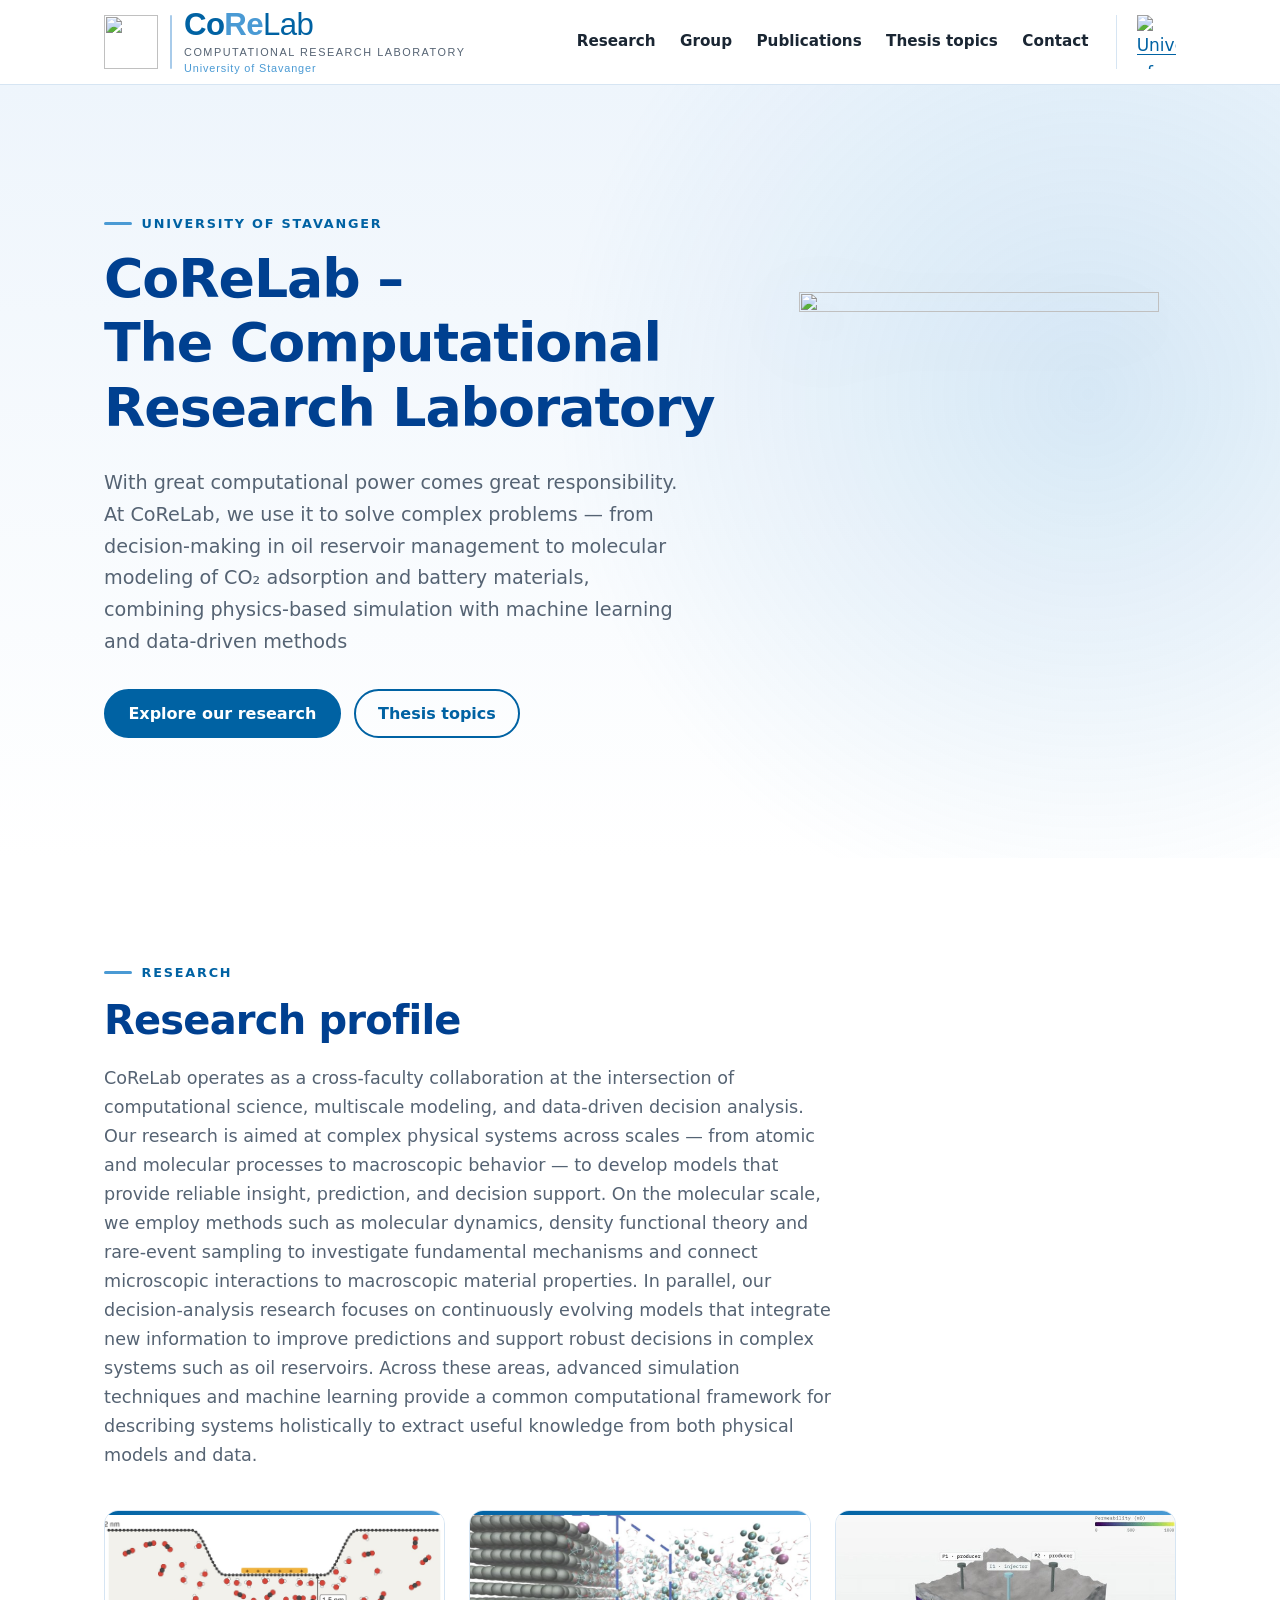
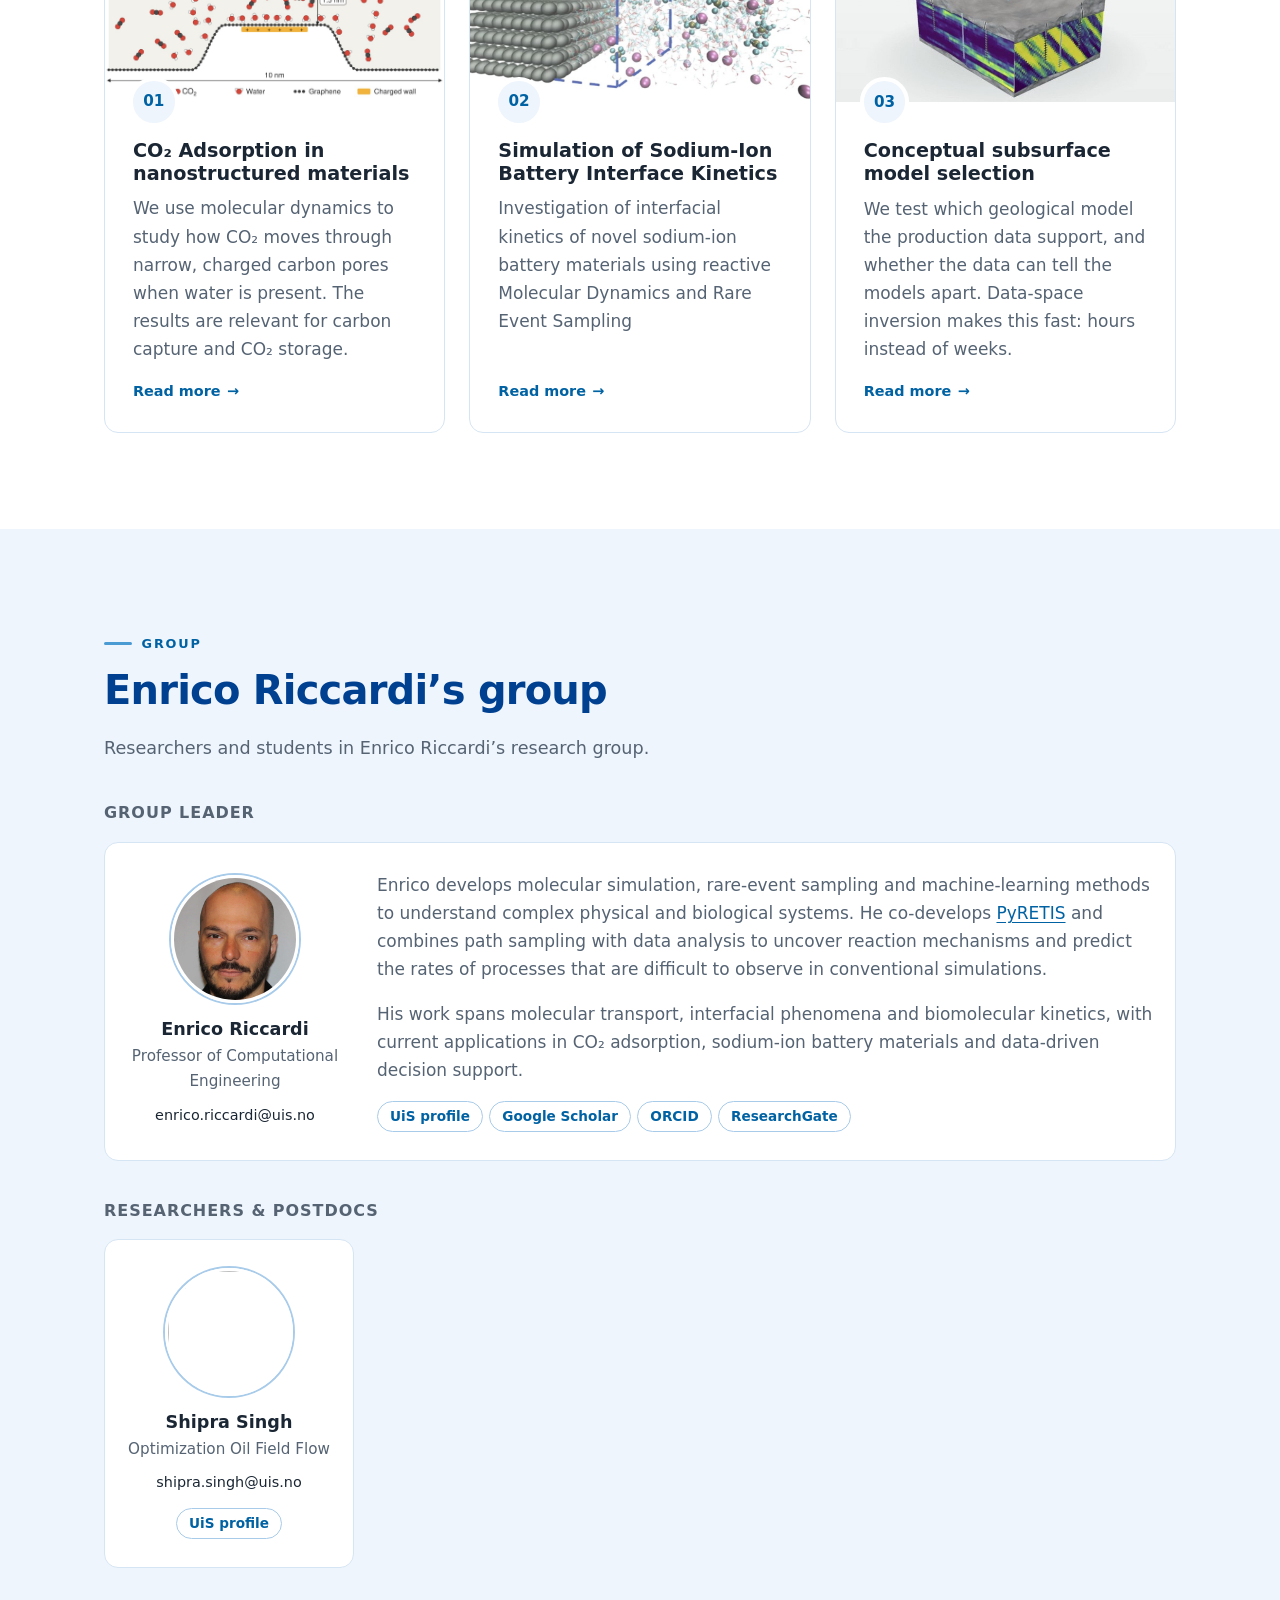
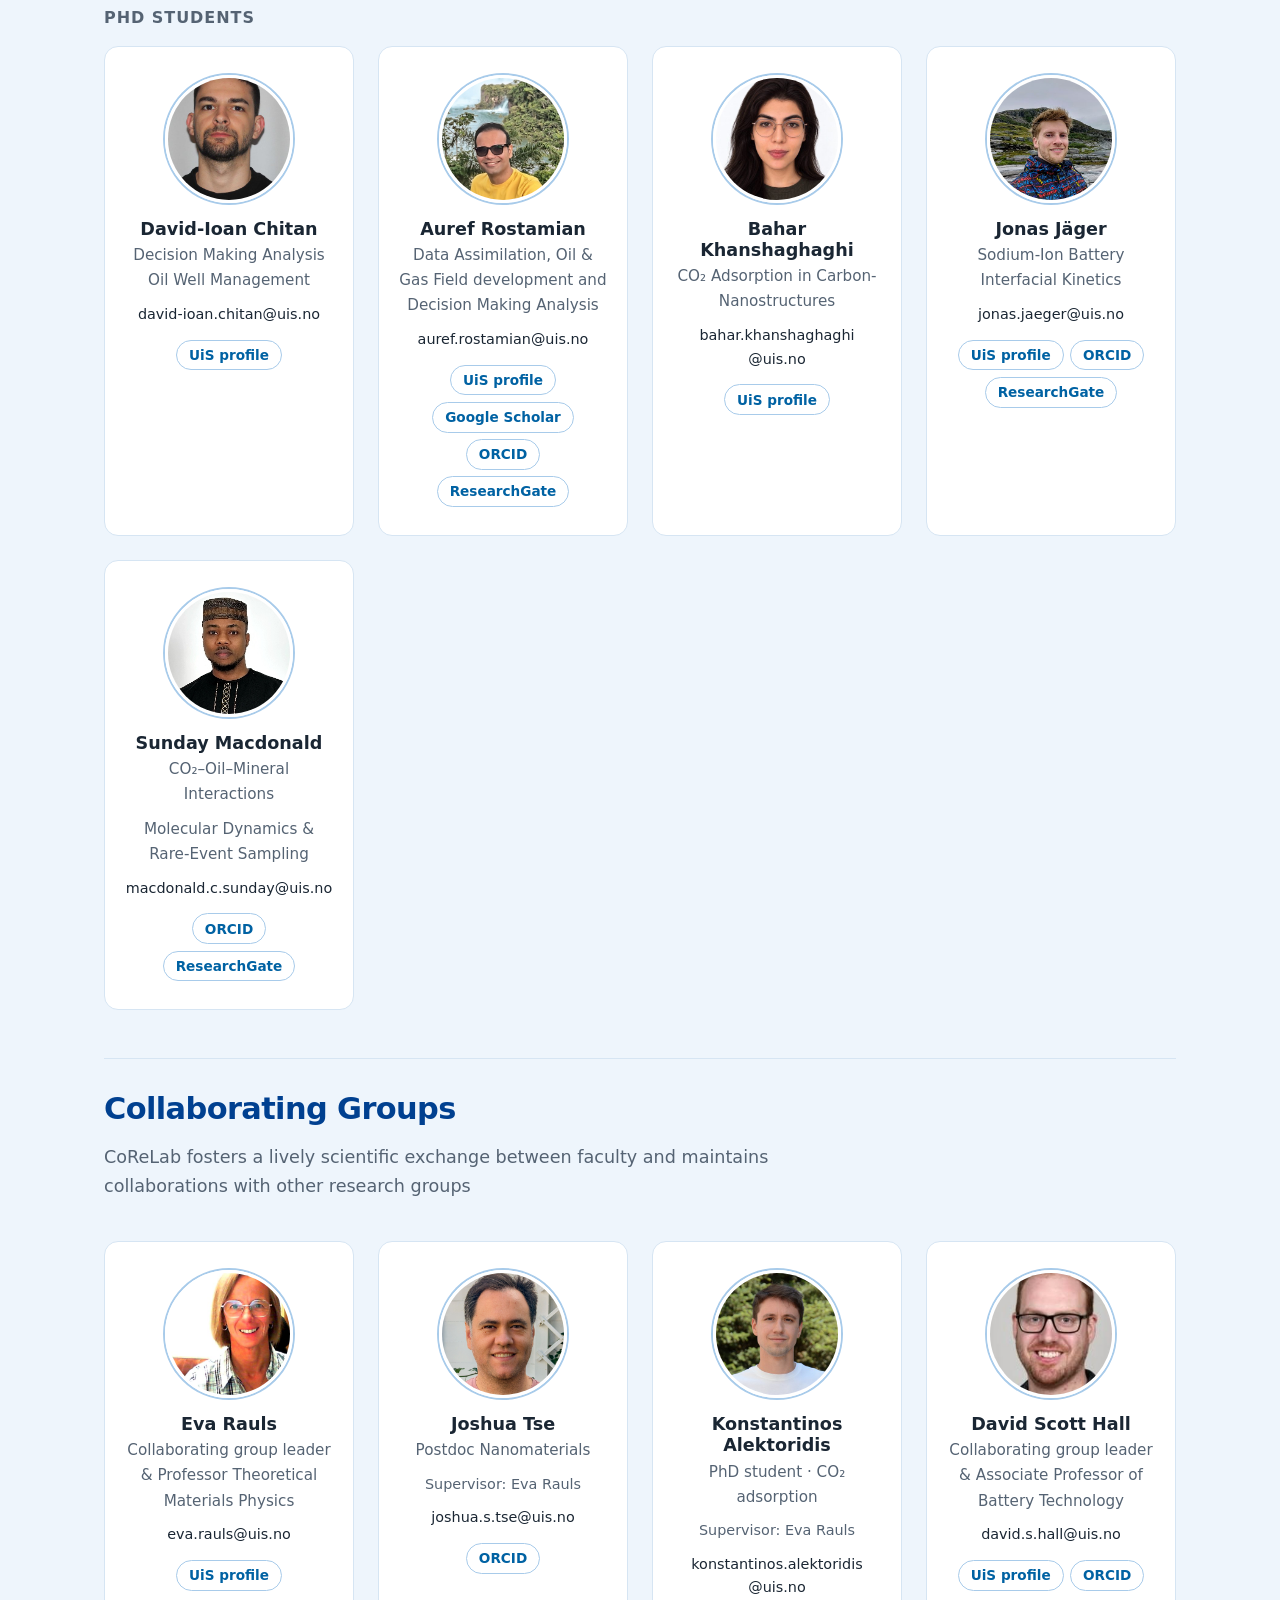
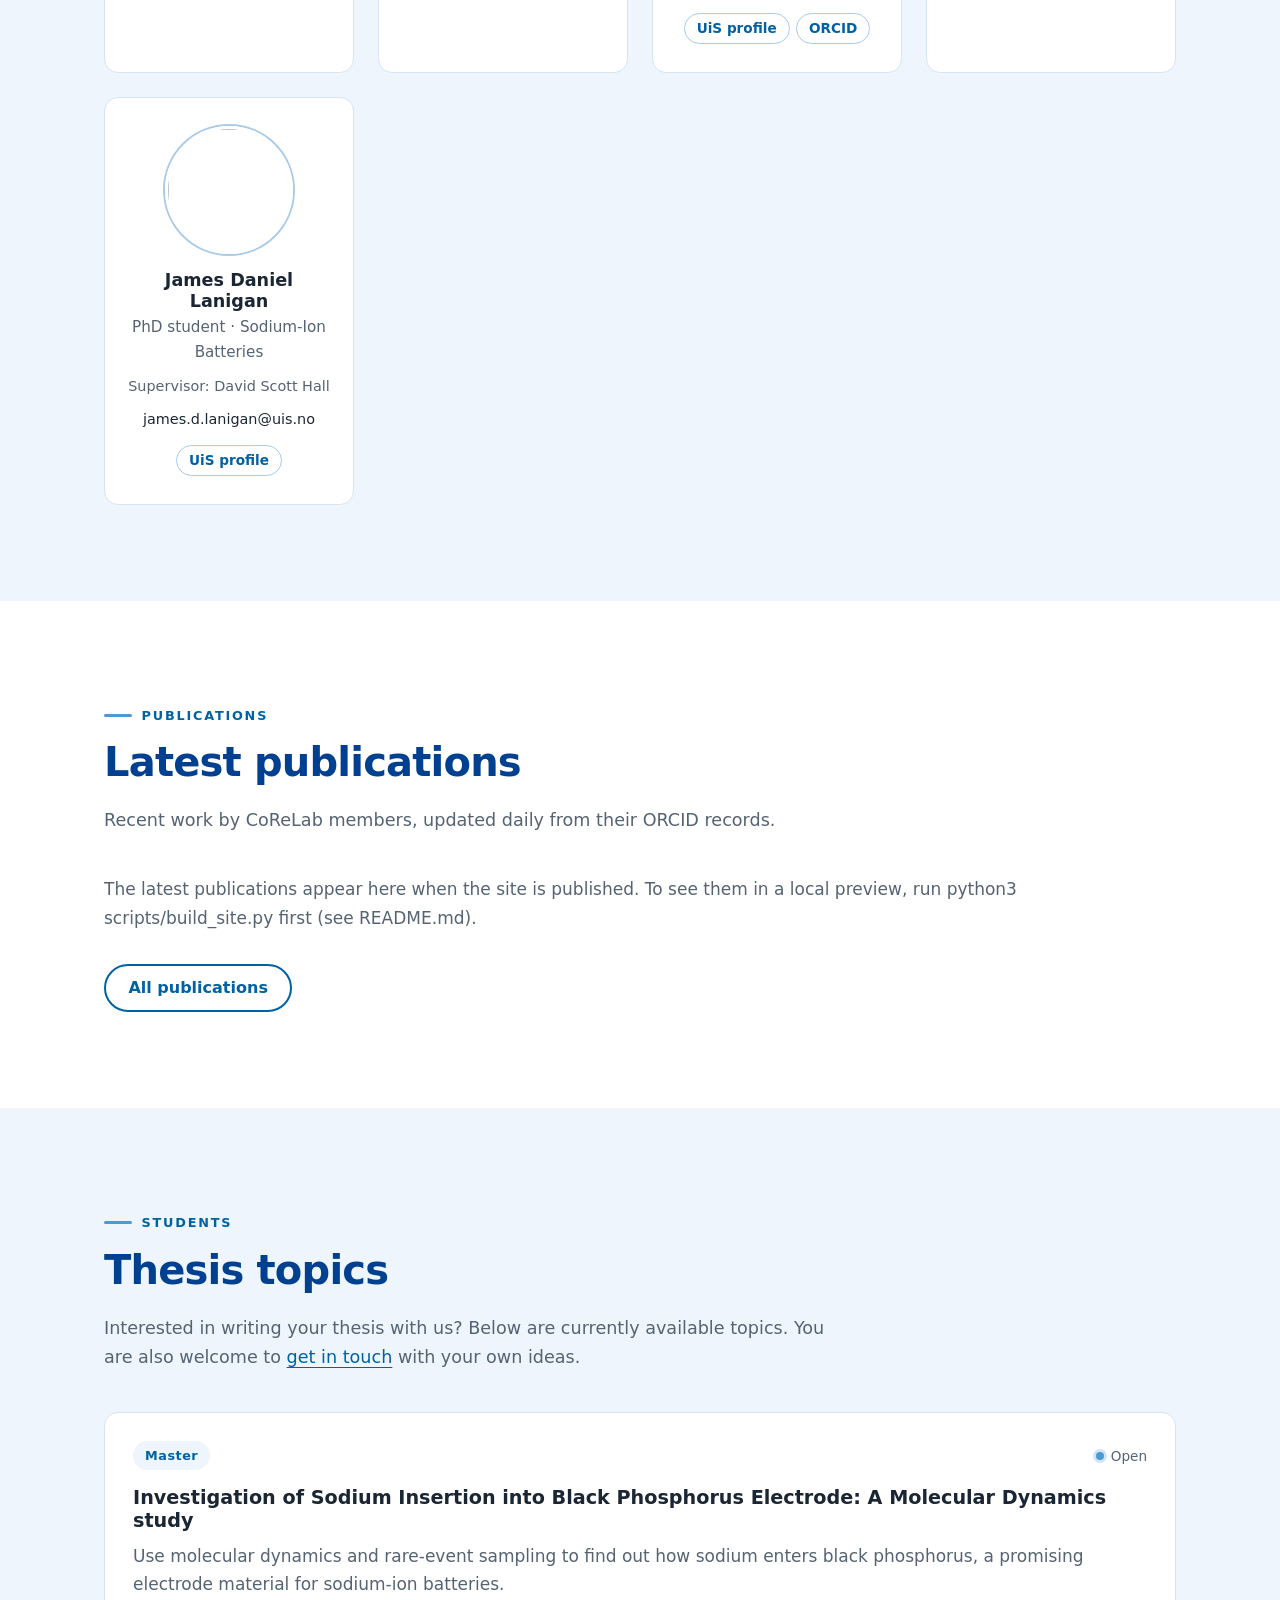
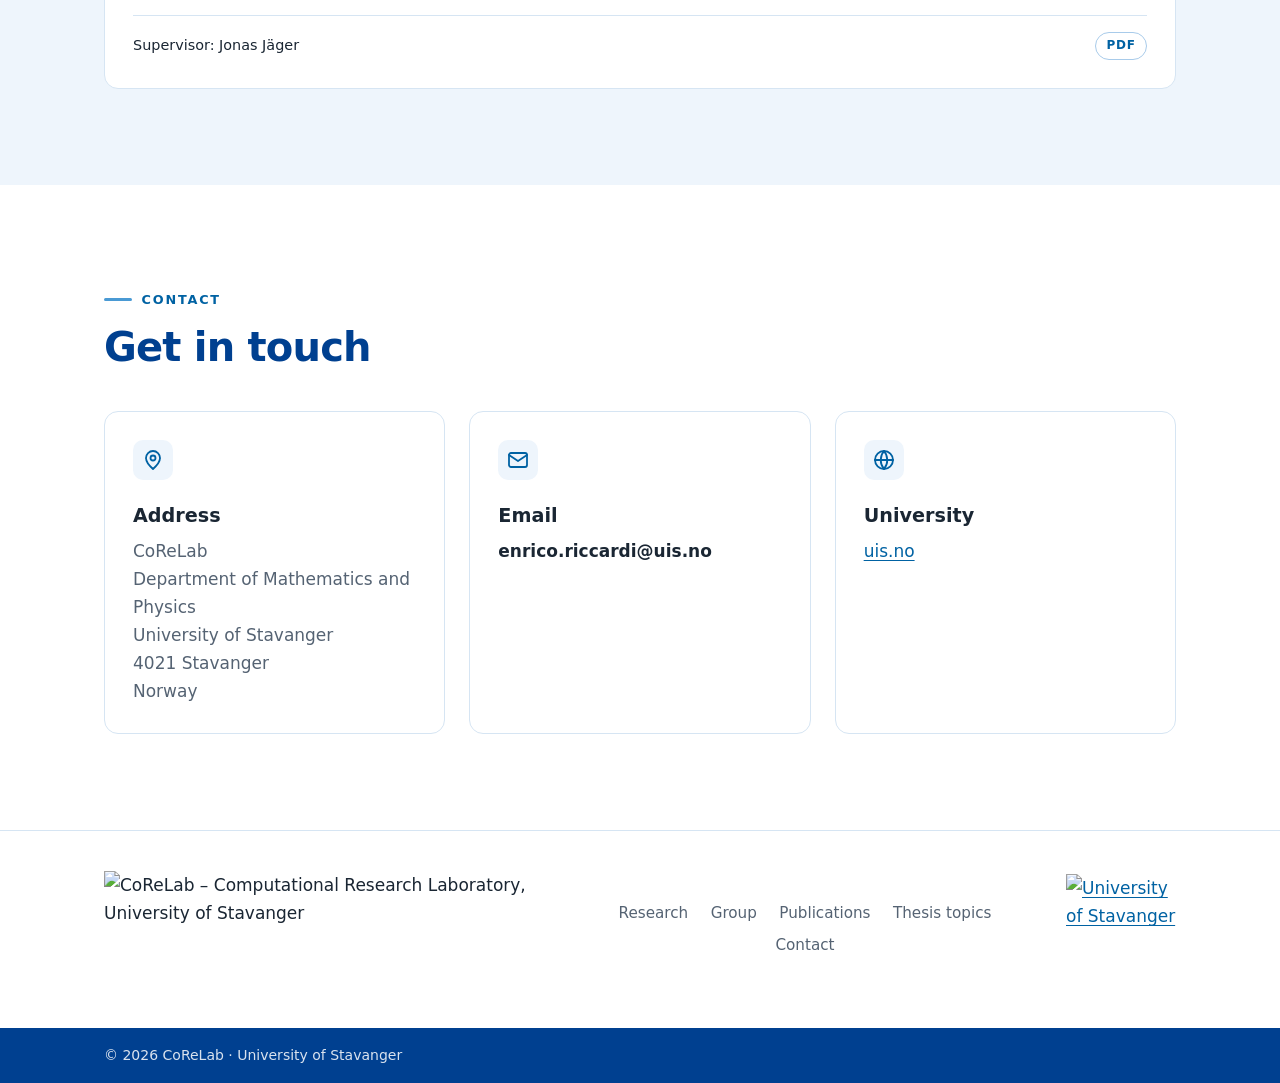
==== commit 7d65d386: "Merge pull request #33 from CoReLab-UiS/member-portraits-and-uis-links Add member portraits, UiS pro" ====
--- a/index.html
+++ b/index.html
@@ -156,16 +156,22 @@
             <h4>Shipra Singh</h4>
             <p class="role">Optimization Oil Field Flow</p>
             <p class="member-email">shipra.singh<wbr>@uis.no</p>
+            <div class="profile-links">
+              <a href="https://www.uis.no/nb/profile/shipra-singh">UiS profile</a>
+            </div>
           </article>
         </div>
 
         <h3 class="subhead">PhD students</h3>
         <div class="member-grid">
           <article class="member">
-            <img class="avatar" src="Images/members/placeholder.svg" alt="" width="128" height="128">
+            <img class="avatar" src="Images/members/david-ioan-chitan.jpg" alt="" width="128" height="128">
             <h4>David-Ioan Chitan</h4>
             <p class="role">Decision Making Analysis Oil Well Management</p>
             <p class="member-email">david-ioan.chitan<wbr>@uis.no</p>
+            <div class="profile-links">
+              <a href="https://www.uis.no/nb/profile/david-ioan-chitan">UiS profile</a>
+            </div>
           </article>
           <article class="member">
             <img class="avatar" src="Images/members/Auref Rostamian.jpg" alt="" width="128" height="128">
@@ -184,6 +190,9 @@
             <h4>Bahar Khanshaghaghi</h4>
             <p class="role">CO₂ Adsorption in Carbon-Nanostructures</p>
             <p class="member-email">bahar.khanshaghaghi<wbr>@uis.no</p>
+            <div class="profile-links">
+              <a href="https://www.uis.no/nb/profile/bahar-khanshaghaghi">UiS profile</a>
+            </div>
           </article>
           <article class="member">
             <img class="avatar" src="Images/members/IMG_Jonas.jpg" alt="" width="128" height="128">
@@ -191,6 +200,7 @@
             <p class="role">Sodium-Ion Battery Interfacial Kinetics</p>
             <p class="member-email">jonas.jaeger<wbr>@uis.no</p>
             <div class="profile-links">
+              <a href="https://www.uis.no/nb/profile/jonas-jaeger">UiS profile</a>
               <a href="https://orcid.org/0009-0006-6457-6027">ORCID</a>
               <a href="https://www.researchgate.net/profile/Jonas-Jaeger-10">ResearchGate</a>
             </div>
@@ -215,7 +225,7 @@
           </header>
           <div class="member-grid">
             <article class="member">
-              <img class="avatar" src="Images/members/placeholder.svg" alt="" width="128" height="128">
+              <img class="avatar" src="Images/members/eva-rauls.jpg" alt="" width="128" height="128">
               <h4>Eva Rauls</h4>
               <p class="role">Collaborating group leader & Professor Theoretical Materials Physics</p>
               <p class="member-email">eva.rauls<wbr>@uis.no</p>
@@ -234,22 +244,24 @@
               </div>
             </article>
             <article class="member">
-              <img class="avatar" src="Images/members/placeholder.svg" alt="" width="128" height="128">
+              <img class="avatar" src="Images/members/konstantinos-alektoridis.jpg" alt="" width="128" height="128">
               <h4>Konstantinos Alektoridis</h4>
               <p class="role">PhD student · CO₂ adsorption</p>
               <p class="member-supervisor">Supervisor: Eva Rauls</p>
               <p class="member-email">konstantinos.alektoridis<wbr>@uis.no</p>
               <div class="profile-links">
+                <a href="https://www.uis.no/nb/profile/konstantinos-alektoridis">UiS profile</a>
                 <a href="https://orcid.org/0009-0009-2684-1581">ORCID</a>
               </div>
             </article>
             <article class="member">
-              <img class="avatar" src="Images/members/placeholder.svg" alt="" width="128" height="128">
+              <img class="avatar" src="Images/members/david-scott-hall.jpg" alt="" width="128" height="128">
               <h4>David Scott Hall</h4>
-              <p class="role">Collaborating group leader & Professor Battery Technology</p>
+              <p class="role">Collaborating group leader & Associate Professor of Battery Technology</p>
               <p class="member-email">david.s.hall<wbr>@uis.no</p>
               <div class="profile-links">
                 <a href="https://www.uis.no/en/profile/david-scott-hall">UiS profile</a>
+                <a href="https://orcid.org/0000-0001-9632-0399">ORCID</a>
               </div>
             </article>
             <article class="member">
@@ -258,6 +270,9 @@
               <p class="role">PhD student · Sodium-Ion Batteries</p>
               <p class="member-supervisor">Supervisor: David Scott Hall</p>
               <p class="member-email">james.d.lanigan<wbr>@uis.no</p>
+              <div class="profile-links">
+                <a href="https://www.uis.no/nb/profile/james-daniel-lanigan">UiS profile</a>
+              </div>
             </article>
           </div>
         </section>
